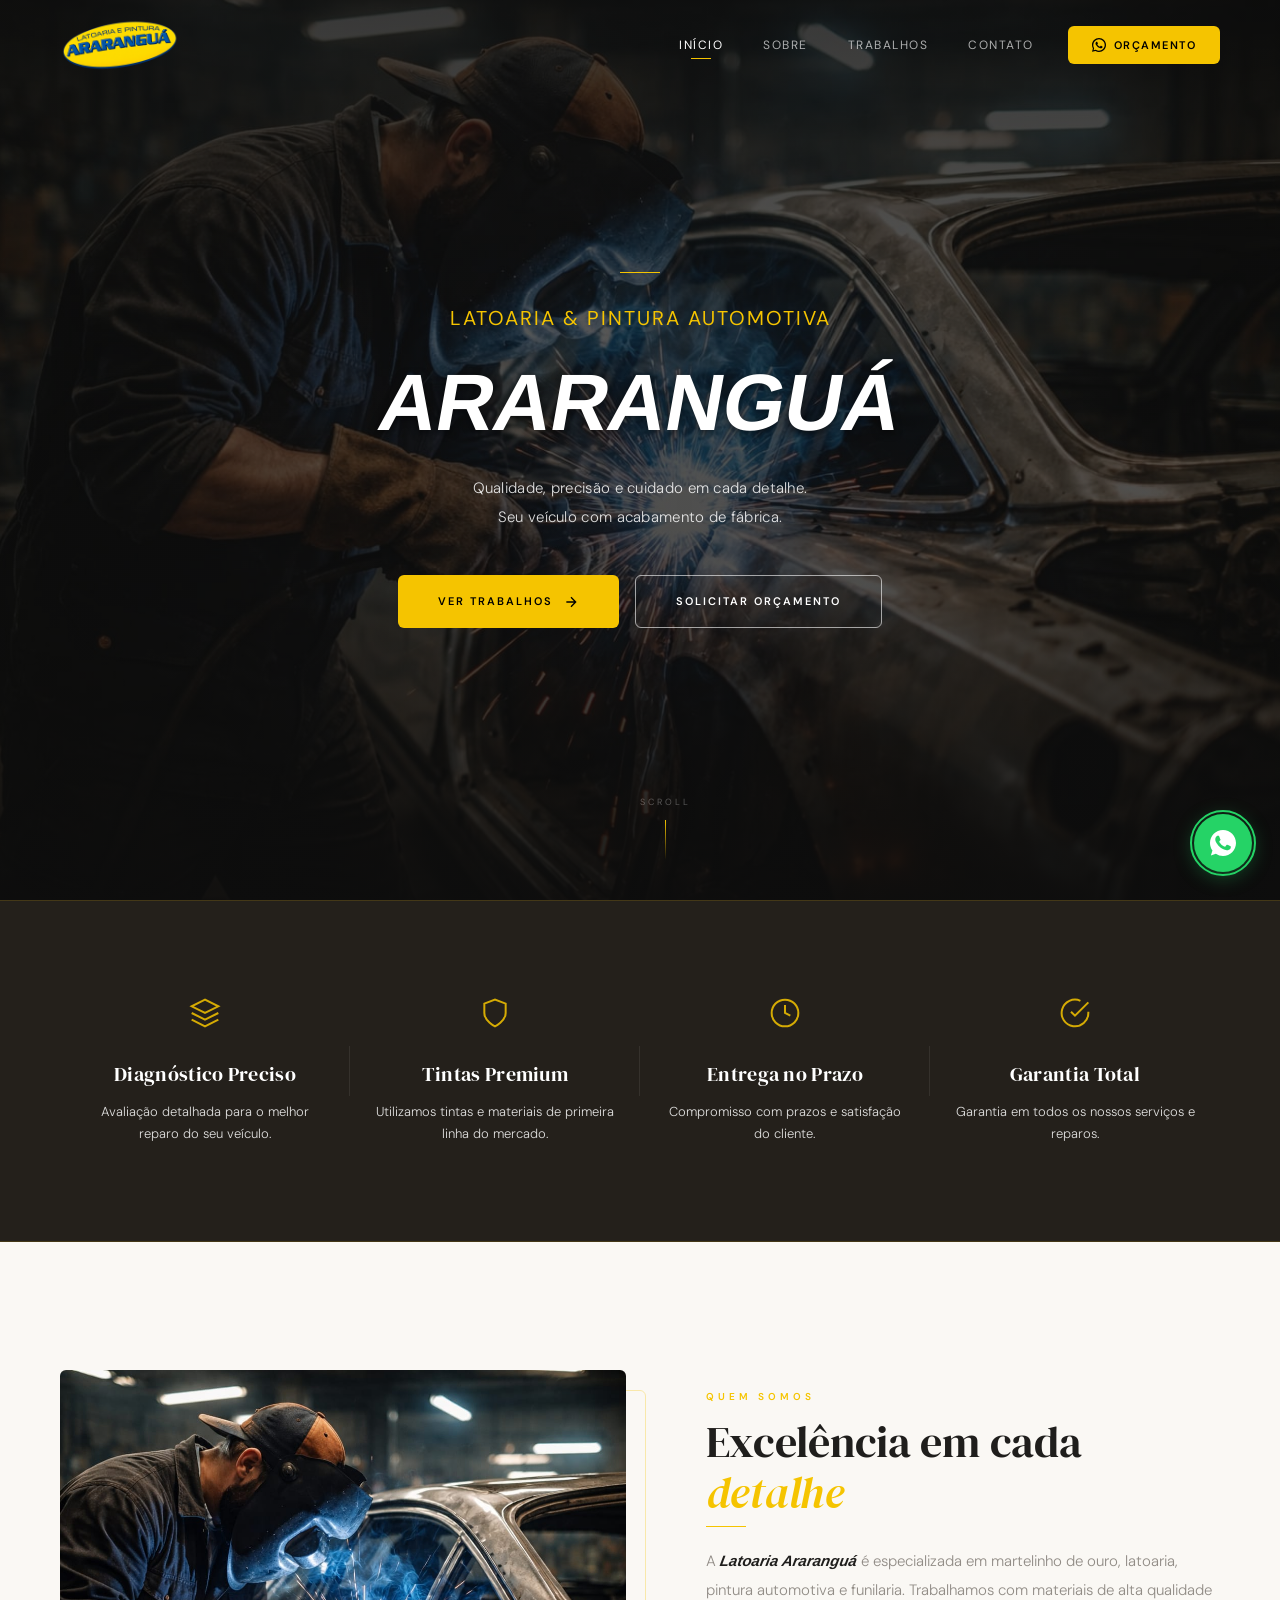
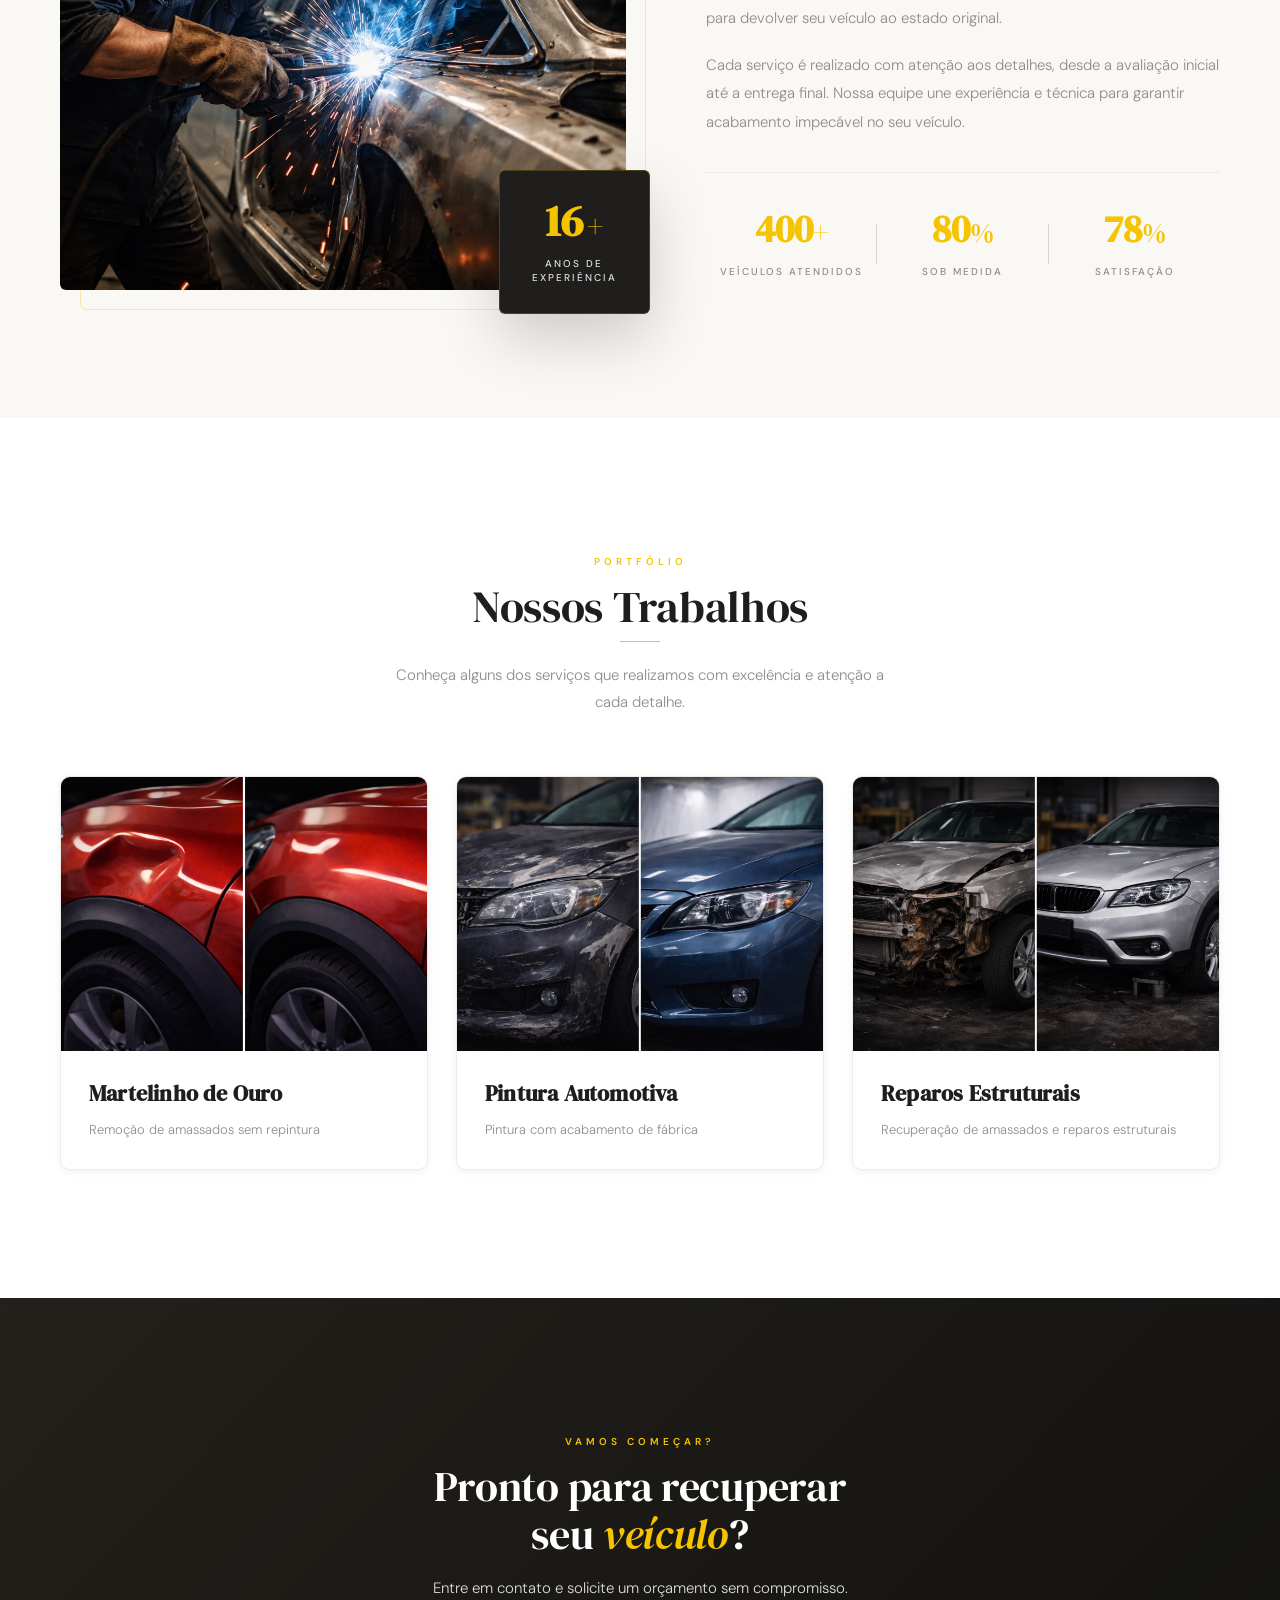
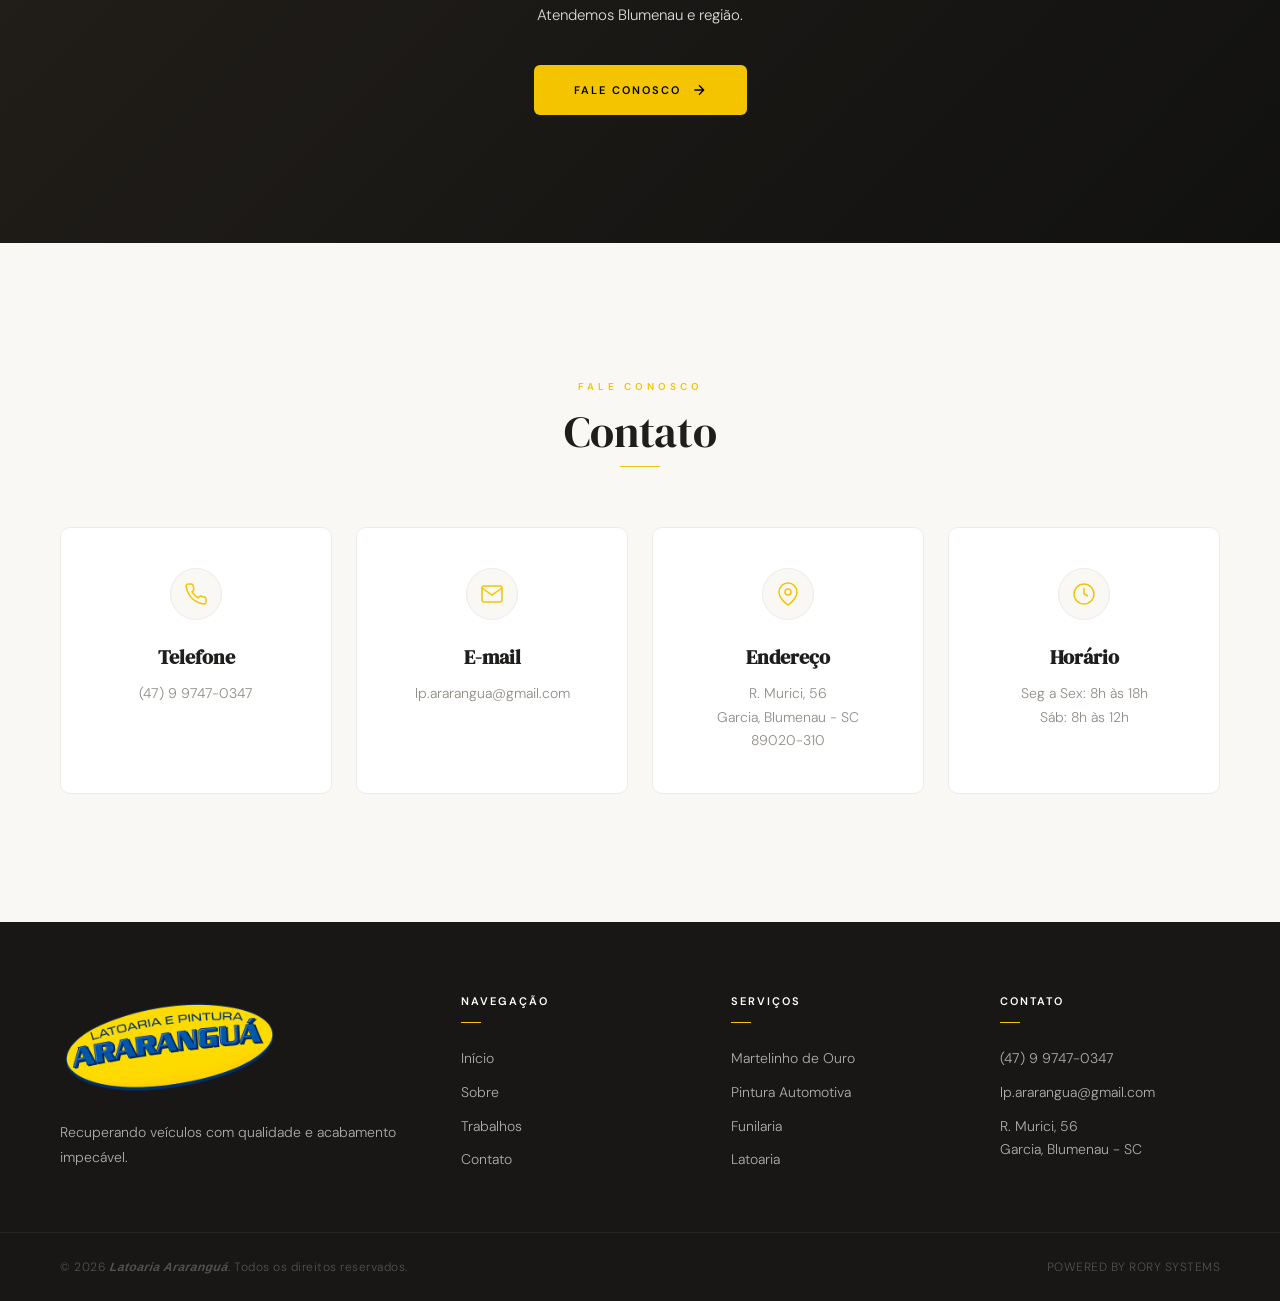
==== index.html @ 6c6af883 "Corrigir e-mail de contato para minúsculas sem acento" ====
<!DOCTYPE html>
<html lang="pt-BR">
<head>
  <meta charset="UTF-8">
  <meta name="viewport" content="width=device-width, initial-scale=1.0">
  <title>Latoaria Araranguá | Latoaria e Pintura Automotiva</title>
  <meta name="description" content="Latoaria Araranguá - Funilaria, pintura automotiva, martelinho de ouro e restauração veicular em Blumenau e região.">
  <link rel="preconnect" href="https://fonts.googleapis.com">
  <link rel="preconnect" href="https://fonts.gstatic.com" crossorigin>
  <link href="https://fonts.googleapis.com/css2?family=DM+Serif+Display:ital@0;1&family=DM+Sans:ital,opsz,wght@0,9..40,200..700;1,9..40,200..700&family=Pacifico&family=Cinzel:wght@400;600;700&display=swap" rel="stylesheet">
  <link rel="stylesheet" href="style.css">
</head>
<body>

  <!-- Header -->
  <header id="header">
    <div class="container header-inner">
      <a href="#inicio" class="logo-link">
        <img src="img/logo.png" alt="Latoaria Araranguá" class="logo">
      </a>
      <button class="menu-toggle" id="menuToggle" aria-label="Abrir menu">
        <span></span>
        <span></span>
        <span></span>
      </button>
      <nav id="nav">
        <a href="#inicio" class="nav-link">Início</a>
        <a href="#sobre" class="nav-link">Sobre</a>
        <a href="#trabalhos" class="nav-link">Trabalhos</a>
        <a href="#contato" class="nav-link">Contato</a>
        <a href="https://wa.me/554797470347" target="_blank" class="nav-cta">
          <span class="nav-cta-icon">
            <svg viewBox="0 0 24 24" width="14" height="14" fill="currentColor"><path d="M17.472 14.382c-.297-.149-1.758-.867-2.03-.967-.273-.099-.471-.148-.67.15-.197.297-.767.966-.94 1.164-.173.199-.347.223-.644.075-.297-.15-1.255-.463-2.39-1.475-.883-.788-1.48-1.761-1.653-2.059-.173-.297-.018-.458.13-.606.134-.133.298-.347.446-.52.149-.174.198-.298.298-.497.099-.198.05-.371-.025-.52-.075-.149-.669-1.612-.916-2.207-.242-.579-.487-.5-.669-.51-.173-.008-.371-.01-.57-.01-.198 0-.52.074-.792.372-.272.297-1.04 1.016-1.04 2.479 0 1.462 1.065 2.875 1.213 3.074.149.198 2.096 3.2 5.077 4.487.709.306 1.262.489 1.694.625.712.227 1.36.195 1.871.118.571-.085 1.758-.719 2.006-1.413.248-.694.248-1.289.173-1.413-.074-.124-.272-.198-.57-.347z"/><path d="M12 0C5.373 0 0 5.373 0 12c0 2.136.558 4.143 1.534 5.886L.058 23.65l5.9-1.547A11.93 11.93 0 0012 24c6.627 0 12-5.373 12-12S18.627 0 12 0zm0 21.82c-1.978 0-3.81-.563-5.365-1.535l-.385-.23-3.498.917.935-3.412-.252-.4A9.772 9.772 0 012.18 12 9.82 9.82 0 0112 2.18 9.82 9.82 0 0121.82 12 9.82 9.82 0 0112 21.82z"/></svg>
          </span>
          Orçamento
        </a>
      </nav>
      <div class="nav-backdrop" id="navBackdrop"></div>
    </div>
  </header>

  <!-- Hero -->
  <section id="inicio" class="hero">
    <img src="img/hero.png" alt="Latoaria de qualidade" class="hero-bg">
    <div class="hero-overlay"></div>
    <div class="hero-content">
      <div class="hero-texto">
        <div class="hero-line"></div>
        <p class="hero-subtitulo">Latoaria & Pintura Automotiva</p>
        <h1><span class="brand-marcenaria">ARARANGUÁ</span></h1>
        <p class="hero-descricao">Qualidade, precisão e cuidado em cada detalhe.<br>Seu veículo com acabamento de fábrica.</p>
        <div class="hero-botoes">
          <a href="#trabalhos" class="btn btn-primario">
            <span>Ver Trabalhos</span>
            <svg width="16" height="16" viewBox="0 0 24 24" fill="none" stroke="currentColor" stroke-width="2"><path d="M5 12h14M12 5l7 7-7 7"/></svg>
          </a>
          <a href="#contato" class="btn btn-secundario">Solicitar Orçamento</a>
        </div>
      </div>
    </div>
    <div class="hero-scroll">
      <span>Scroll</span>
      <div class="hero-scroll-line"></div>
    </div>
  </section>

  <!-- Diferenciais -->
  <section class="diferenciais">
    <div class="container">
      <div class="diff-grid">
        <div class="diff-item" data-anim>
          <div class="diff-icone">
            <svg width="32" height="32" viewBox="0 0 24 24" fill="none" stroke="currentColor" stroke-width="1.5"><path d="M12 2L2 7l10 5 10-5-10-5z"/><path d="M2 17l10 5 10-5"/><path d="M2 12l10 5 10-5"/></svg>
          </div>
          <h3>Diagnóstico Preciso</h3>
          <p>Avaliação detalhada para o melhor reparo do seu veículo.</p>
        </div>
        <div class="diff-item" data-anim>
          <div class="diff-icone">
            <svg width="32" height="32" viewBox="0 0 24 24" fill="none" stroke="currentColor" stroke-width="1.5"><path d="M12 22s8-4 8-10V5l-8-3-8 3v7c0 6 8 10 8 10z"/></svg>
          </div>
          <h3>Tintas Premium</h3>
          <p>Utilizamos tintas e materiais de primeira linha do mercado.</p>
        </div>
        <div class="diff-item" data-anim>
          <div class="diff-icone">
            <svg width="32" height="32" viewBox="0 0 24 24" fill="none" stroke="currentColor" stroke-width="1.5"><circle cx="12" cy="12" r="10"/><polyline points="12 6 12 12 16 14"/></svg>
          </div>
          <h3>Entrega no Prazo</h3>
          <p>Compromisso com prazos e satisfação do cliente.</p>
        </div>
        <div class="diff-item" data-anim>
          <div class="diff-icone">
            <svg width="32" height="32" viewBox="0 0 24 24" fill="none" stroke="currentColor" stroke-width="1.5"><path d="M22 11.08V12a10 10 0 11-5.93-9.14"/><polyline points="22 4 12 14.01 9 11.01"/></svg>
          </div>
          <h3>Garantia Total</h3>
          <p>Garantia em todos os nossos serviços e reparos.</p>
        </div>
      </div>
    </div>
  </section>

  <!-- Sobre -->
  <section id="sobre" class="sobre">
    <div class="container">
      <div class="sobre-grid">
        <div class="sobre-imagem" data-anim>
          <div class="sobre-img-wrapper">
            <img src="img/hero.png" alt="Nossa oficina">
          </div>
          <div class="sobre-img-frame"></div>
          <div class="sobre-badge">
            <span class="badge-numero" data-count="20">0</span>
            <span class="badge-mais">+</span>
            <span class="badge-texto">Anos de<br>Experiência</span>
          </div>
        </div>
        <div class="sobre-conteudo" data-anim>
          <span class="section-tag">Quem Somos</span>
          <h2>Excelência em cada<br><em>detalhe</em></h2>
          <div class="section-divider"></div>
          <p class="sobre-texto">A <strong><span class="brand-m7">Latoaria</span> <span class="brand-marcenaria">Araranguá</span></strong> é especializada em martelinho de ouro, latoaria, pintura automotiva e funilaria. Trabalhamos com materiais de alta qualidade para devolver seu veículo ao estado original.</p>
          <p class="sobre-texto">Cada serviço é realizado com atenção aos detalhes, desde a avaliação inicial até a entrega final. Nossa equipe une experiência e técnica para garantir acabamento impecável no seu veículo.</p>
          <div class="sobre-stats">
            <div class="stat">
              <span class="stat-numero" data-count="500">0</span><span class="stat-sufixo">+</span>
              <span class="stat-label">Veículos Atendidos</span>
            </div>
            <div class="stat-divider"></div>
            <div class="stat">
              <span class="stat-numero" data-count="100">0</span><span class="stat-sufixo">%</span>
              <span class="stat-label">Sob Medida</span>
            </div>
            <div class="stat-divider"></div>
            <div class="stat">
              <span class="stat-numero" data-count="98">0</span><span class="stat-sufixo">%</span>
              <span class="stat-label">Satisfação</span>
            </div>
          </div>
        </div>
      </div>
    </div>
  </section>

  <!-- Trabalhos -->
  <section id="trabalhos" class="trabalhos">
    <div class="container">
      <div class="section-header" data-anim>
        <span class="section-tag">Portfólio</span>
        <h2>Nossos Trabalhos</h2>
        <div class="section-divider center"></div>
        <p class="section-desc">Conheça alguns dos serviços que realizamos com excelência e atenção a cada detalhe.</p>
      </div>
      <div class="galeria">
        <div class="card" data-anim>
          <div class="card-img">
            <img src="img/trabalho1.jpg" alt="Martelinho de Ouro">
            <div class="card-overlay">
              <div class="card-overlay-content">
                <span class="card-category">Martelinho</span>
                <span class="card-overlay-btn">Ver Projeto</span>
              </div>
            </div>
          </div>
          <div class="card-info">
            <h3>Martelinho de Ouro</h3>
            <p>Remoção de amassados sem repintura</p>
          </div>
        </div>
        <div class="card" data-anim>
          <div class="card-img">
            <img src="img/trabalho2.jpg" alt="Pintura Automotiva">
            <div class="card-overlay">
              <div class="card-overlay-content">
                <span class="card-category">Pintura</span>
                <span class="card-overlay-btn">Ver Projeto</span>
              </div>
            </div>
          </div>
          <div class="card-info">
            <h3>Pintura Automotiva</h3>
            <p>Pintura com acabamento de fábrica</p>
          </div>
        </div>
        <div class="card" data-anim>
          <div class="card-img">
            <img src="img/trabalho3.jpg" alt="Latoaria e Pintura">
            <div class="card-overlay">
              <div class="card-overlay-content">
                <span class="card-category">Reparos</span>
                <span class="card-overlay-btn">Ver Projeto</span>
              </div>
            </div>
          </div>
          <div class="card-info">
            <h3>Reparos Estruturais</h3>
            <p>Recuperação de amassados e reparos estruturais</p>
          </div>
        </div>
      </div>
    </div>
  </section>

  <!-- CTA -->
  <section class="cta">
    <img src="img/hero.png" alt="" class="cta-bg">
    <div class="cta-overlay"></div>
    <div class="container cta-content">
      <span class="section-tag">Vamos Começar?</span>
      <h2>Pronto para recuperar<br>seu <em>veículo</em>?</h2>
      <p>Entre em contato e solicite um orçamento sem compromisso.<br>Atendemos Blumenau e região.</p>
      <a href="#contato" class="btn btn-primario">
        <span>Fale Conosco</span>
        <svg width="16" height="16" viewBox="0 0 24 24" fill="none" stroke="currentColor" stroke-width="2"><path d="M5 12h14M12 5l7 7-7 7"/></svg>
      </a>
    </div>
  </section>

  <!-- Contato -->
  <section id="contato" class="contato">
    <div class="container">
      <div class="section-header" data-anim>
        <span class="section-tag">Fale Conosco</span>
        <h2>Contato</h2>
        <div class="section-divider center"></div>
      </div>
      <div class="contato-grid">
        <a href="https://wa.me/554797470347" target="_blank" class="contato-item" data-anim>
          <div class="contato-icone">
            <svg width="24" height="24" viewBox="0 0 24 24" fill="none" stroke="currentColor" stroke-width="1.5"><path d="M22 16.92v3a2 2 0 01-2.18 2 19.79 19.79 0 01-8.63-3.07 19.5 19.5 0 01-6-6 19.79 19.79 0 01-3.07-8.67A2 2 0 014.11 2h3a2 2 0 012 1.72 12.84 12.84 0 00.7 2.81 2 2 0 01-.45 2.11L8.09 9.91a16 16 0 006 6l1.27-1.27a2 2 0 012.11-.45 12.84 12.84 0 002.81.7A2 2 0 0122 16.92z"/></svg>
          </div>
          <h3>Telefone</h3>
          <p>(47) 9 9747-0347</p>
        </a>
        <a href="mailto:lp.ararangua@gmail.com" class="contato-item" data-anim>
          <div class="contato-icone">
            <svg width="24" height="24" viewBox="0 0 24 24" fill="none" stroke="currentColor" stroke-width="1.5"><path d="M4 4h16c1.1 0 2 .9 2 2v12c0 1.1-.9 2-2 2H4c-1.1 0-2-.9-2-2V6c0-1.1.9-2 2-2z"/><polyline points="22,6 12,13 2,6"/></svg>
          </div>
          <h3>E-mail</h3>
          <p>lp.ararangua@gmail.com</p>
        </a>
        <a href="https://maps.app.goo.gl/hZErSp3h5GneYSse8" target="_blank" class="contato-item" data-anim>
          <div class="contato-icone">
            <svg width="24" height="24" viewBox="0 0 24 24" fill="none" stroke="currentColor" stroke-width="1.5"><path d="M21 10c0 7-9 13-9 13s-9-6-9-13a9 9 0 0118 0z"/><circle cx="12" cy="10" r="3"/></svg>
          </div>
          <h3>Endereço</h3>
          <p>R. Murici, 56<br>Garcia, Blumenau - SC<br>89020-310</p>
        </a>
        <div class="contato-item" data-anim>
          <div class="contato-icone">
            <svg width="24" height="24" viewBox="0 0 24 24" fill="none" stroke="currentColor" stroke-width="1.5"><circle cx="12" cy="12" r="10"/><polyline points="12 6 12 12 16 14"/></svg>
          </div>
          <h3>Horário</h3>
          <p>Seg a Sex: 8h às 18h<br>Sáb: 8h às 12h</p>
        </div>
      </div>
    </div>
  </section>

  <!-- Footer -->
  <footer>
    <div class="footer-top">
      <div class="container">
        <div class="footer-grid">
          <div class="footer-col footer-about">
            <div class="footer-logo-wrap">
              <a href="#inicio">
                <img src="img/logo.png" alt="Latoaria Araranguá" class="footer-logo-img">
              </a>
            </div>
            <p class="footer-desc">Recuperando veículos com qualidade e acabamento impecável.</p>
          </div>
          <div class="footer-col">
            <h4>Navegação</h4>
            <a href="#inicio">Início</a>
            <a href="#sobre">Sobre</a>
            <a href="#trabalhos">Trabalhos</a>
            <a href="#contato">Contato</a>
          </div>
          <div class="footer-col">
            <h4>Serviços</h4>
            <a href="#trabalhos">Martelinho de Ouro</a>
            <a href="#trabalhos">Pintura Automotiva</a>
            <a href="#trabalhos">Funilaria</a>
            <a href="#trabalhos">Latoaria</a>
          </div>
          <div class="footer-col">
            <h4>Contato</h4>
            <a href="https://wa.me/554797470347" target="_blank">(47) 9 9747-0347</a>
            <a href="mailto:lp.ararangua@gmail.com">lp.ararangua@gmail.com</a>
            <a href="https://maps.app.goo.gl/hZErSp3h5GneYSse8" target="_blank">R. Murici, 56<br>Garcia, Blumenau - SC</a>
          </div>
        </div>
      </div>
    </div>
    <div class="footer-bottom">
      <div class="container footer-bottom-inner">
        <p>&copy; 2026 <span class="brand-m7">Latoaria</span> <span class="brand-marcenaria">Araranguá</span>. Todos os direitos reservados.</p>
        <p class="footer-credits">Powered by Rory Systems</p>
      </div>
    </div>
  </footer>

  <!-- WhatsApp Flutuante -->
  <a href="https://wa.me/554797470347" target="_blank" class="whatsapp-float" aria-label="Fale pelo WhatsApp">
    <div class="whatsapp-pulse"></div>
    <svg viewBox="0 0 32 32" width="26" height="26" fill="#fff">
      <path d="M16.004 0h-.008C7.174 0 0 7.176 0 16.004c0 3.5 1.128 6.744 3.046 9.378L1.054 31.29l6.118-1.958A15.93 15.93 0 0016.004 32C24.826 32 32 24.826 32 16.004S24.826 0 16.004 0zm9.316 22.594c-.39 1.1-1.932 2.014-3.17 2.28-.846.18-1.95.324-5.67-1.218-4.762-1.972-7.826-6.81-8.064-7.124-.23-.314-1.932-2.572-1.932-4.904s1.224-3.476 1.658-3.952c.434-.476.948-.596 1.264-.596.314 0 .63.002.904.016.29.016.68-.11 1.064.812.39.948 1.328 3.238 1.444 3.472.116.234.194.506.038.82-.156.314-.234.508-.468.782-.234.274-.492.612-.702.822-.234.234-.478.488-.206.96s1.214 2.004 2.606 3.248c1.79 1.598 3.298 2.094 3.77 2.328.47.234.746.196 1.02-.118.274-.314 1.178-1.374 1.492-1.846.314-.476.63-.39 1.064-.234.434.156 2.762 1.302 3.234 1.538.476.234.79.352.906.548.116.196.116 1.138-.274 2.236z"/>
    </svg>
    <span class="whatsapp-tooltip">Fale conosco!</span>
  </a>

  <script src="script.js"></script>
</body>
</html>
---- style.css ----
/* ========================================
   Latoaria Ararangua - Premium Design System
   ======================================== */

:root {
  /* Palette */
  --black: #111110;
  --black-soft: #181716;
  --dark: #1f1e1c;
  --dark-warm: #24201b;
  --madeira: #3a2a1e;
  --madeira-light: #4d3828;
  --gold: #d4a017;
  --gold-light: #e0b83a;
  --gold-pale: #ecd57a;
  --cream: #faf8f4;
  --cream-dark: #f2efe8;
  --gray-100: #f8f7f5;
  --gray-200: #edebe7;
  --gray-300: #d8d5cf;
  --gray-500: #918c86;
  --gray-700: #504c48;
  --white: #ffffff;

  /* Typography */
  --font-display: 'DM Serif Display', Georgia, serif;
  --font-body: 'DM Sans', system-ui, sans-serif;

  /* Spacing */
  --section-py: clamp(80px, 10vw, 130px);
  --container-px: clamp(20px, 4vw, 40px);

  /* Effects */
  --shadow-sm: 0 2px 8px rgba(0, 0, 0, 0.06);
  --shadow-md: 0 8px 30px rgba(0, 0, 0, 0.08);
  --shadow-lg: 0 16px 50px rgba(0, 0, 0, 0.12);
  --shadow-xl: 0 24px 60px rgba(0, 0, 0, 0.18);
  --ease: cubic-bezier(0.25, 0.46, 0.45, 0.94);
  --ease-out: cubic-bezier(0.16, 1, 0.3, 1);
  --radius: 6px;
}

/* ========================================
   RESET & BASE
   ======================================== */

*,
*::before,
*::after {
  margin: 0;
  padding: 0;
  box-sizing: border-box;
}

html {
  scroll-behavior: smooth;
  scroll-padding-top: 90px;
}

body {
  font-family: var(--font-body);
  color: var(--gray-700);
  font-weight: 300;
  line-height: 1.7;
  background: var(--white);
  -webkit-font-smoothing: antialiased;
  -moz-osx-font-smoothing: grayscale;
  overflow-x: hidden;
}

img {
  max-width: 100%;
  display: block;
}

strong {
  font-weight: 600;
  color: var(--dark);
}

em {
  font-family: var(--font-display);
  font-style: italic;
  color: #F5C400;
}

::selection {
  background: #F5C400;
  color: var(--white);
}

.container {
  max-width: 1240px;
  margin: 0 auto;
  padding: 0 var(--container-px);
}

/* ========================================
   HEADER
   ======================================== */

header {
  position: fixed;
  top: 0;
  left: 0;
  width: 100%;
  z-index: 1000;
  background: transparent;
  transition: background 0.4s var(--ease), box-shadow 0.4s var(--ease), padding 0.4s var(--ease);
}

header.scrolled {
  background: rgba(13, 13, 13, 0.96);
  backdrop-filter: blur(20px);
  -webkit-backdrop-filter: blur(20px);
  box-shadow: 0 1px 0 rgba(255, 255, 255, 0.05);
}

.header-inner {
  display: flex;
  align-items: center;
  justify-content: space-between;
  height: 90px;
  transition: height 0.4s var(--ease);
}

header.scrolled .header-inner {
  height: 72px;
}

.logo-link {
  display: flex;
  align-items: center;
  text-decoration: none;
  position: relative;
  z-index: 1001;
  flex-shrink: 0;
}

.logo {
  height: 60px;
  max-width: 200px;
  width: auto;
  object-fit: contain;
  transition: height 0.4s var(--ease);
}

header.scrolled .logo {
  height: 48px;
}

/* Nav */
nav {
  display: flex;
  align-items: center;
  gap: 4px;
}

.nav-link {
  color: rgba(255, 255, 255, 0.65);
  text-decoration: none;
  font-size: 12px;
  font-weight: 400;
  letter-spacing: 1.5px;
  text-transform: uppercase;
  padding: 10px 18px;
  border-radius: var(--radius);
  transition: color 0.3s var(--ease);
  position: relative;
}

.nav-link::after {
  content: '';
  position: absolute;
  bottom: 6px;
  left: 50%;
  transform: translateX(-50%);
  width: 0;
  height: 1px;
  background: #F5C400;
  transition: width 0.3s var(--ease);
}

.nav-link:hover {
  color: var(--white);
}

.nav-link:hover::after,
.nav-link.active::after {
  width: 20px;
}

.nav-link.active {
  color: var(--white);
}

.nav-cta {
  display: inline-flex;
  align-items: center;
  gap: 8px;
  color: #000;
  background: #F5C400;
  text-decoration: none;
  font-size: 11px;
  font-weight: 600;
  letter-spacing: 1.5px;
  text-transform: uppercase;
  padding: 10px 24px;
  border-radius: var(--radius);
  margin-left: 12px;
  transition: all 0.3s var(--ease);
}

.nav-cta:hover {
  background: #ffd84d;
  transform: translateY(-1px);
}

.nav-cta-icon {
  display: flex;
}

/* Nav Backdrop (mobile) */
.nav-backdrop {
  display: none;
}

/* Menu Hamburger */
.menu-toggle {
  display: none;
  flex-direction: column;
  gap: 6px;
  background: none;
  border: none;
  cursor: pointer;
  padding: 10px;
  z-index: 1002;
}

.menu-toggle span {
  display: block;
  width: 22px;
  height: 1.5px;
  background: var(--white);
  transition: all 0.35s var(--ease-out);
  transform-origin: center;
}

.menu-toggle.active span:nth-child(1) {
  transform: rotate(45deg) translate(5px, 5.5px);
}

.menu-toggle.active span:nth-child(2) {
  opacity: 0;
  transform: scaleX(0);
}

.menu-toggle.active span:nth-child(3) {
  transform: rotate(-45deg) translate(5px, -5.5px);
}

/* ========================================
   BRAND FONTS
   ======================================== */

.brand-m7,
.brand-marcenaria {
  font-family: 'Arial Black', Helvetica, sans-serif;
  font-style: italic;
  font-weight: 900;
  display: inline-block;
  transform: skewX(-10deg);
}

/* ========================================
   BUTTONS
   ======================================== */

.btn {
  display: inline-flex;
  align-items: center;
  gap: 10px;
  padding: 16px 40px;
  font-family: var(--font-body);
  font-size: 11px;
  font-weight: 600;
  letter-spacing: 2px;
  text-transform: uppercase;
  text-decoration: none;
  border: none;
  border-radius: var(--radius);
  cursor: pointer;
  transition: all 0.4s var(--ease);
  position: relative;
  overflow: hidden;
}

.btn-primario {
  background: #F5C400;
  color: #000;
}

.btn-primario::before {
  content: '';
  position: absolute;
  inset: 0;
  background: linear-gradient(135deg, rgba(255,255,255,0.15) 0%, transparent 50%);
  opacity: 0;
  transition: opacity 0.3s;
}

.btn-primario:hover {
  background: #ffd84d;
  transform: translateY(-3px);
  box-shadow: 0 12px 30px rgba(245, 196, 0, 0.35);
}

.btn-primario:hover::before {
  opacity: 1;
}

.btn-secundario {
  background: transparent;
  color: white;
  border: 1px solid rgba(255, 255, 255, 0.6);
}

.btn-secundario:hover {
  background: rgba(255, 255, 255, 0.1);
  color: white;
  transform: translateY(-3px);
  box-shadow: 0 12px 30px rgba(255, 255, 255, 0.1);
}

/* ========================================
   HERO
   ======================================== */

.hero {
  position: relative;
  height: 100vh;
  min-height: 700px;
  overflow: hidden;
  background: var(--black);
}

.hero-bg {
  position: absolute;
  inset: 0;
  width: 100%;
  height: 100%;
  object-fit: cover;
  opacity: 0.35;
  transform: scale(1.05);
  animation: heroZoom 20s ease-in-out infinite alternate;
}

@keyframes heroZoom {
  0%   { transform: scale(1.05); }
  100% { transform: scale(1.12); }
}

.hero-overlay {
  position: absolute;
  inset: 0;
  background:
    linear-gradient(180deg,
      rgba(13, 13, 13, 0.5) 0%,
      rgba(13, 13, 13, 0.15) 35%,
      rgba(13, 13, 13, 0.25) 65%,
      rgba(13, 13, 13, 0.85) 100%
    );
}

.hero-content {
  position: relative;
  height: 100%;
  display: flex;
  align-items: center;
  justify-content: center;
}

.hero-texto {
  text-align: center;
  color: var(--white);
  width: 90%;
  max-width: 800px;
}

.hero-line {
  width: 40px;
  height: 1px;
  background: #F5C400;
  margin: 0 auto 28px;
}

.hero-subtitulo {
  font-family: var(--font-body);
  font-size: 20px;
  font-weight: 400;
  letter-spacing: 2px;
  text-transform: uppercase;
  color: #F5C400;
  margin-bottom: 24px;
}

.hero-texto h1 {
  font-family: var(--font-display);
  font-size: clamp(42px, 7vw, 80px);
  font-weight: 400;
  line-height: 1.08;
  margin-bottom: 28px;
  letter-spacing: -0.5px;
  color: var(--white);
}

.hero-texto h1 .brand-marcenaria {
  color: #ffffff;
  font-style: normal;
  font-weight: 800;
  text-shadow: 0 2px 8px rgba(0,0,0,0.6);
}

.hero-texto h1 em {
  color: var(--gold-light);
}

.hero-descricao {
  font-size: 15px;
  font-weight: 300;
  color: rgba(255, 255, 255, 0.85);
  line-height: 1.9;
  margin-bottom: 44px;
  letter-spacing: 0.3px;
}

.hero-botoes {
  display: flex;
  gap: 16px;
  justify-content: center;
  flex-wrap: wrap;
}

/* Scroll indicator */
.hero-scroll {
  position: absolute;
  bottom: 40px;
  left: 50%;
  transform: translateX(-50%);
  display: flex;
  flex-direction: column;
  align-items: center;
  gap: 10px;
  color: rgba(255, 255, 255, 0.3);
}

.hero-scroll span {
  font-size: 9px;
  letter-spacing: 3px;
  text-transform: uppercase;
  font-weight: 400;
}

.hero-scroll-line {
  width: 1px;
  height: 40px;
  background: linear-gradient(180deg, #F5C400, transparent);
  animation: scrollPulse 2s ease-in-out infinite;
}

@keyframes scrollPulse {
  0%, 100% { opacity: 1; transform: scaleY(1); }
  50% { opacity: 0.3; transform: scaleY(0.6); }
}

/* ========================================
   SECTION UTILITIES
   ======================================== */

.section-tag {
  display: inline-block;
  font-family: var(--font-body);
  font-size: 10px;
  font-weight: 600;
  letter-spacing: 4px;
  text-transform: uppercase;
  color: #F5C400;
  margin-bottom: 12px;
}

.section-divider {
  width: 40px;
  height: 1px;
  background: #F5C400;
  margin-top: 4px;
  margin-bottom: 20px;
}

.section-divider.center {
  margin-left: auto;
  margin-right: auto;
}

.section-header {
  text-align: center;
  margin-bottom: 60px;
}

.section-desc {
  color: var(--gray-500);
  font-size: 15px;
  font-weight: 300;
  margin-top: 12px;
  max-width: 520px;
  margin-left: auto;
  margin-right: auto;
  line-height: 1.8;
}

section h2 {
  font-family: var(--font-display);
  font-size: clamp(30px, 4vw, 44px);
  font-weight: 400;
  color: var(--dark);
  margin-bottom: 8px;
  line-height: 1.15;
  letter-spacing: -0.3px;
}

/* ========================================
   DIFERENCIAIS
   ======================================== */

.diferenciais {
  padding: 60px 0;
  background: var(--dark-warm);
  border-top: 1px solid rgba(245, 196, 0, 0.15);
  border-bottom: 1px solid rgba(245, 196, 0, 0.15);
}

.diff-grid {
  display: grid;
  grid-template-columns: repeat(4, 1fr);
  gap: 0;
}

.diff-item {
  text-align: center;
  padding: 36px 24px;
  position: relative;
}

.diff-item:not(:last-child)::after {
  content: '';
  position: absolute;
  right: 0;
  top: 50%;
  transform: translateY(-50%);
  width: 1px;
  height: 50px;
  background: rgba(255, 255, 255, 0.08);
}

.diff-icone {
  color: #F5C400;
  margin-bottom: 20px;
  opacity: 0.85;
}

.diff-icone svg {
  stroke: #F5C400;
}

.diff-item h3 {
  font-family: var(--font-display);
  font-size: 20px;
  font-weight: 400;
  color: var(--white);
  margin-bottom: 10px;
  letter-spacing: 0.3px;
}

.diff-item p {
  font-size: 13px;
  font-weight: 300;
  color: rgba(255, 255, 255, 0.85);
  line-height: 1.7;
}

/* ========================================
   SOBRE
   ======================================== */

.sobre {
  padding: var(--section-py) 0;
  background: var(--cream);
}

.sobre-grid {
  display: grid;
  grid-template-columns: 1.1fr 1fr;
  gap: 80px;
  align-items: center;
}

.sobre-imagem {
  position: relative;
}

.sobre-img-wrapper {
  position: relative;
  overflow: hidden;
  border-radius: var(--radius);
}

.sobre-img-wrapper img {
  width: 100%;
  height: 520px;
  object-fit: cover;
  transition: transform 0.7s var(--ease);
}

.sobre-imagem:hover .sobre-img-wrapper img {
  transform: scale(1.03);
}

.sobre-img-frame {
  position: absolute;
  top: 20px;
  left: 20px;
  right: -20px;
  bottom: -20px;
  border: 1px solid #F5C400;
  border-radius: var(--radius);
  opacity: 0.3;
  z-index: -1;
}

.sobre-badge {
  position: absolute;
  bottom: -24px;
  right: -24px;
  background: var(--dark);
  color: var(--white);
  padding: 28px 32px;
  border-radius: var(--radius);
  text-align: center;
  box-shadow: var(--shadow-xl);
  border: 1px solid rgba(245, 196, 0, 0.2);
}

.badge-numero {
  font-family: var(--font-display);
  font-size: 44px;
  font-weight: 700;
  line-height: 1;
  color: #F5C400;
}

.badge-mais {
  font-family: var(--font-display);
  font-size: 30px;
  font-weight: 400;
  color: #F5C400;
}

.badge-texto {
  display: block;
  font-size: 10px;
  font-weight: 500;
  text-transform: uppercase;
  letter-spacing: 2px;
  line-height: 1.4;
  margin-top: 6px;
  color: rgba(255, 255, 255, 0.85);
}

/* Sobre Content */
.sobre-conteudo h2 {
  color: var(--dark);
}

.sobre-conteudo h2 em {
  color: #F5C400;
}

.sobre-texto {
  font-size: 15px;
  color: var(--gray-500);
  margin-bottom: 18px;
  line-height: 1.9;
  font-weight: 300;
}

.sobre-stats {
  display: flex;
  gap: 0;
  margin-top: 36px;
  padding-top: 36px;
  border-top: 1px solid var(--gray-200);
  align-items: center;
}

.stat {
  flex: 1;
  text-align: center;
}

.stat-divider {
  width: 1px;
  height: 40px;
  background: var(--gray-300);
}

.stat-numero {
  display: inline;
  font-family: var(--font-display);
  font-size: 38px;
  font-weight: 700;
  color: #F5C400;
  line-height: 1;
}

.stat-sufixo {
  font-family: var(--font-display);
  font-size: 28px;
  font-weight: 400;
  color: #F5C400;
}

.stat-label {
  display: block;
  font-size: 10px;
  font-weight: 500;
  text-transform: uppercase;
  letter-spacing: 2px;
  color: var(--gray-500);
  margin-top: 6px;
}

/* ========================================
   TRABALHOS / GALERIA
   ======================================== */

.trabalhos {
  padding: var(--section-py) 0;
  background: var(--white);
}

.galeria {
  display: grid;
  grid-template-columns: repeat(3, 1fr);
  gap: 28px;
}

.card {
  background: var(--white);
  border-radius: 10px;
  overflow: hidden;
  box-shadow: var(--shadow-sm);
  transition: all 0.5s var(--ease);
  border: 1px solid var(--gray-200);
}

.card:hover {
  transform: translateY(-10px);
  box-shadow: var(--shadow-xl);
  border-color: transparent;
}

.card-img {
  position: relative;
  overflow: hidden;
  aspect-ratio: 4 / 3;
}

.card-img img {
  width: 100%;
  height: 100%;
  object-fit: cover;
  transition: transform 0.7s var(--ease);
}

.card:hover .card-img img {
  transform: scale(1.08);
}

.card-overlay {
  position: absolute;
  inset: 0;
  background: linear-gradient(
    180deg,
    transparent 30%,
    rgba(13, 13, 13, 0.85) 100%
  );
  display: flex;
  align-items: flex-end;
  justify-content: center;
  padding: 32px;
  opacity: 0;
  transition: opacity 0.4s var(--ease);
}

.card:hover .card-overlay {
  opacity: 1;
}

.card-overlay-content {
  display: flex;
  flex-direction: column;
  align-items: center;
  gap: 14px;
  transform: translateY(15px);
  transition: transform 0.4s var(--ease);
}

.card:hover .card-overlay-content {
  transform: translateY(0);
}

.card-category {
  font-size: 10px;
  font-weight: 500;
  letter-spacing: 3px;
  text-transform: uppercase;
  color: #F5C400;
}

.card-overlay-btn {
  color: var(--white);
  font-size: 11px;
  font-weight: 500;
  letter-spacing: 2px;
  text-transform: uppercase;
  padding: 10px 28px;
  border: 1px solid rgba(245, 196, 0, 0.5);
  border-radius: var(--radius);
  transition: all 0.3s var(--ease);
}

.card-overlay-btn:hover {
  background: #F5C400;
  color: #000;
  border-color: #F5C400;
}

.card-info {
  padding: 24px 28px 28px;
}

.card-info h3 {
  font-family: var(--font-display);
  font-size: 22px;
  font-weight: 600;
  color: var(--dark);
  margin-bottom: 6px;
  letter-spacing: 0.2px;
}

.card-info p {
  font-size: 13px;
  color: var(--gray-500);
  font-weight: 300;
}

/* ========================================
   CTA
   ======================================== */

.cta {
  position: relative;
  padding: var(--section-py) 0;
  overflow: hidden;
}

.cta-bg {
  position: absolute;
  inset: 0;
  width: 100%;
  height: 100%;
  object-fit: cover;
  opacity: 0.2;
}

.cta-overlay {
  position: absolute;
  inset: 0;
  background: linear-gradient(135deg, var(--dark-warm) 0%, var(--black) 100%);
}

.cta-content {
  position: relative;
  text-align: center;
}

.cta h2 {
  font-family: var(--font-display);
  color: var(--white);
  font-size: clamp(28px, 4vw, 42px);
  font-weight: 400;
  margin-bottom: 16px;
}

.cta h2 em {
  color: #F5C400;
}

.cta p {
  color: rgba(255, 255, 255, 0.85);
  font-size: 15px;
  font-weight: 300;
  margin-bottom: 36px;
  line-height: 1.8;
}

.cta .section-tag {
  color: #F5C400;
}

/* ========================================
   CONTATO
   ======================================== */

.contato {
  padding: var(--section-py) 0;
  background: var(--cream);
}

.contato h2 {
  color: var(--dark);
}

.contato-grid {
  display: grid;
  grid-template-columns: repeat(4, 1fr);
  gap: 24px;
}

a.contato-item {
  text-decoration: none;
  color: inherit;
  cursor: pointer;
}

.contato-item {
  display: block;
  background: var(--white);
  padding: 40px 28px;
  border-radius: 10px;
  text-align: center;
  border: 1px solid var(--gray-200);
  transition: all 0.4s var(--ease);
}

.contato-item:hover {
  transform: translateY(-6px);
  box-shadow: var(--shadow-lg);
  border-color: #F5C400;
}

.contato-icone {
  width: 52px;
  height: 52px;
  margin: 0 auto 20px;
  display: flex;
  align-items: center;
  justify-content: center;
  background: var(--cream);
  border-radius: 50%;
  border: 1px solid var(--gray-200);
  transition: all 0.3s var(--ease);
}

.contato-item:hover .contato-icone {
  background: #F5C400;
  border-color: #F5C400;
}

.contato-icone svg {
  stroke: #F5C400;
  transition: stroke 0.3s var(--ease);
}

.contato-item:hover .contato-icone svg {
  stroke: var(--white);
}

.contato-item h3 {
  font-family: var(--font-display);
  font-size: 20px;
  font-weight: 600;
  color: var(--dark);
  margin-bottom: 8px;
}

.contato-item p {
  font-size: 14px;
  color: var(--gray-500);
  font-weight: 300;
  line-height: 1.7;
}

/* ========================================
   FOOTER
   ======================================== */

footer {
  background: var(--black-soft);
  color: rgba(255, 255, 255, 0.5);
}

.footer-top {
  padding: 70px 0 50px;
}

.footer-grid {
  display: grid;
  grid-template-columns: 1.6fr 1fr 1fr 1fr;
  gap: 50px;
}

.footer-logo-wrap {
  margin-bottom: 18px;
}

.footer-logo-img {
  height: 110px;
  max-width: 360px;
  width: auto;
  object-fit: contain;
}

.footer-desc {
  font-size: 14px;
  line-height: 1.8;
  color: rgba(255, 255, 255, 0.65);
  font-weight: 300;
  margin-bottom: 24px;
}

/* Social */
.footer-social {
  display: flex;
  gap: 10px;
}

.social-icon {
  width: 40px;
  height: 40px;
  border-radius: 50%;
  border: 1px solid rgba(255, 255, 255, 0.1);
  text-decoration: none;
  transition: all 0.3s var(--ease);
  position: relative;
}

.social-icon-inner {
  position: absolute;
  top: 0;
  left: 0;
  width: 100%;
  height: 100%;
  display: flex;
  align-items: center;
  justify-content: center;
}

.social-icon-inner svg {
  display: block;
  color: rgba(255, 255, 255, 0.4);
  transition: color 0.3s var(--ease);
}

.social-icon:hover {
  border-color: #F5C400;
  background: #F5C400;
}

.social-icon:hover .social-icon-inner svg {
  color: var(--dark);
}

/* Footer columns */
.footer-col h4 {
  font-family: var(--font-body);
  font-size: 11px;
  font-weight: 600;
  color: var(--white);
  letter-spacing: 2px;
  text-transform: uppercase;
  margin-bottom: 24px;
  position: relative;
  padding-bottom: 12px;
}

.footer-col h4::after {
  content: '';
  position: absolute;
  bottom: 0;
  left: 0;
  width: 20px;
  height: 1px;
  background: #F5C400;
}

.footer-col a {
  display: block;
  color: rgba(255, 255, 255, 0.65);
  text-decoration: none;
  font-size: 14px;
  font-weight: 300;
  margin-bottom: 10px;
  transition: all 0.3s var(--ease);
  padding-left: 0;
}

.footer-col a:hover {
  color: #F5C400;
  padding-left: 6px;
}

.footer-col p {
  font-size: 14px;
  margin-bottom: 8px;
  color: rgba(255, 255, 255, 0.65);
  font-weight: 300;
}

/* Footer bottom */
.footer-bottom {
  border-top: 1px solid rgba(255, 255, 255, 0.06);
  padding: 24px 0;
}

.footer-bottom-inner {
  display: flex;
  align-items: center;
  justify-content: space-between;
}

.footer-bottom p {
  font-size: 12px;
  color: rgba(255, 255, 255, 0.25);
  font-weight: 300;
  letter-spacing: 0.5px;
}

.footer-credits {
  font-size: 11px;
  letter-spacing: 2px;
  text-transform: uppercase;
}

/* ========================================
   WHATSAPP FLUTUANTE
   ======================================== */

.whatsapp-float {
  position: fixed;
  bottom: 28px;
  right: 28px;
  width: 58px;
  height: 58px;
  background: #25d366;
  border-radius: 50%;
  display: flex;
  align-items: center;
  justify-content: center;
  text-decoration: none;
  box-shadow: 0 4px 20px rgba(37, 211, 102, 0.35);
  transition: all 0.3s var(--ease);
  z-index: 999;
}

.whatsapp-float:hover {
  transform: scale(1.08) translateY(-2px);
  box-shadow: 0 8px 30px rgba(37, 211, 102, 0.45);
}

.whatsapp-pulse {
  position: absolute;
  inset: -4px;
  border-radius: 50%;
  border: 2px solid #25d366;
  animation: waPulse 2.5s ease-out infinite;
}

@keyframes waPulse {
  0%   { transform: scale(1); opacity: 0.6; }
  100% { transform: scale(1.5); opacity: 0; }
}

.whatsapp-tooltip {
  position: absolute;
  right: 70px;
  background: var(--dark);
  color: var(--white);
  font-size: 12px;
  font-weight: 500;
  padding: 8px 16px;
  border-radius: var(--radius);
  white-space: nowrap;
  opacity: 0;
  transform: translateX(8px);
  transition: all 0.3s var(--ease);
  pointer-events: none;
}

.whatsapp-tooltip::after {
  content: '';
  position: absolute;
  right: -5px;
  top: 50%;
  transform: translateY(-50%);
  border: 5px solid transparent;
  border-left-color: var(--dark);
  border-right: none;
}

.whatsapp-float:hover .whatsapp-tooltip {
  opacity: 1;
  transform: translateX(0);
}

/* ========================================
   ANIMATIONS
   ======================================== */

[data-anim] {
  opacity: 0;
  transform: translateY(40px);
  transition: opacity 0.8s var(--ease), transform 0.8s var(--ease);
}

[data-anim].visible {
  opacity: 1;
  transform: translateY(0);
}

/* Staggered delays for grids */
.diff-item[data-anim]:nth-child(2) { transition-delay: 0.1s; }
.diff-item[data-anim]:nth-child(3) { transition-delay: 0.2s; }
.diff-item[data-anim]:nth-child(4) { transition-delay: 0.3s; }

.card[data-anim]:nth-child(2) { transition-delay: 0.15s; }
.card[data-anim]:nth-child(3) { transition-delay: 0.3s; }

.contato-item[data-anim]:nth-child(2) { transition-delay: 0.1s; }
.contato-item[data-anim]:nth-child(3) { transition-delay: 0.2s; }
.contato-item[data-anim]:nth-child(4) { transition-delay: 0.3s; }

/* Hero entrance */
.hero-texto {
  animation: heroEntrance 1.2s var(--ease-out) 0.3s both;
}

@keyframes heroEntrance {
  from {
    opacity: 0;
    transform: translateY(50px);
  }
  to {
    opacity: 1;
    transform: translateY(0);
  }
}

.hero-scroll {
  animation: heroEntrance 1s var(--ease-out) 1.2s both;
}

/* ========================================
   RESPONSIVE - TABLET
   ======================================== */

@media (max-width: 1024px) {
  .sobre-grid {
    grid-template-columns: 1fr;
    gap: 50px;
  }

  .sobre-img-wrapper img {
    height: 400px;
  }

  .sobre-img-frame {
    right: -12px;
    bottom: -12px;
  }

  .sobre-badge {
    right: -12px;
    bottom: -12px;
  }

  .footer-grid {
    grid-template-columns: 1fr 1fr;
    gap: 40px;
  }

  .contato-grid {
    grid-template-columns: repeat(2, 1fr);
  }
}

/* ========================================
   RESPONSIVE - MOBILE
   ======================================== */

@media (max-width: 768px) {

  /* Logo */
  .logo {
    height: 44px;
    max-width: 160px;
  }

  header.scrolled .logo {
    height: 38px;
  }

  /* Menu */
  .menu-toggle {
    display: flex;
  }

  nav {
    position: fixed;
    top: 0;
    right: -100%;
    width: 300px;
    height: 100vh;
    height: 100dvh;
    background: var(--black-soft);
    flex-direction: column;
    align-items: stretch;
    padding: 110px 36px 40px;
    gap: 0;
    transition: right 0.45s var(--ease-out);
    z-index: 1000;
  }

  nav.open {
    right: 0;
  }

  .nav-backdrop {
    display: block;
    position: fixed;
    inset: 0;
    background: rgba(0, 0, 0, 0.6);
    backdrop-filter: blur(4px);
    opacity: 0;
    pointer-events: none;
    transition: opacity 0.4s var(--ease);
    z-index: 999;
  }

  .nav-backdrop.active {
    opacity: 1;
    pointer-events: auto;
  }

  .nav-link {
    font-size: 13px;
    letter-spacing: 2px;
    padding: 16px 0;
    border-bottom: 1px solid rgba(255, 255, 255, 0.05);
    text-align: left;
  }

  .nav-link::after {
    display: none;
  }

  .nav-cta {
    margin-left: 0;
    margin-top: 20px;
    justify-content: center;
  }

  /* Hero */
  .hero {
    min-height: 600px;
  }

  .hero-texto h1 {
    font-size: 36px;
  }

  .hero-descricao {
    font-size: 14px;
  }

  .hero-descricao br {
    display: none;
  }

  .hero-scroll {
    display: none;
  }

  /* Diferenciais */
  .diff-grid {
    grid-template-columns: repeat(2, 1fr);
    gap: 0;
  }

  .diff-item::after {
    display: none;
  }

  .diff-item {
    padding: 28px 16px;
    border-bottom: 1px solid rgba(255, 255, 255, 0.05);
  }

  /* Galeria */
  .galeria {
    grid-template-columns: 1fr;
    gap: 24px;
  }

  /* Stats */
  .sobre-stats {
    flex-wrap: wrap;
    gap: 24px;
  }

  .stat-divider {
    display: none;
  }

  .stat {
    min-width: 120px;
  }

  /* Section headers */
  section h2 {
    font-size: 28px;
  }

  section h2 br {
    display: none;
  }

  .cta h2 {
    font-size: 26px;
  }

  .cta h2 br {
    display: none;
  }

  /* Footer */
  .footer-grid {
    grid-template-columns: 1fr;
    gap: 32px;
  }

  .footer-bottom-inner {
    flex-direction: column;
    gap: 8px;
  }
}

/* ========================================
   RESPONSIVE - SMALL MOBILE
   ======================================== */

@media (max-width: 480px) {
  .hero {
    min-height: 550px;
  }

  .hero-texto h1 {
    font-size: 30px;
  }

  .hero-subtitulo {
    font-size: 15px;
    letter-spacing: 3px;
  }

  .btn {
    padding: 14px 30px;
    font-size: 10px;
    width: 100%;
    justify-content: center;
  }

  .hero-botoes {
    flex-direction: column;
    align-items: stretch;
  }

  .logo {
    height: 38px;
    max-width: 140px;
  }

  header.scrolled .logo {
    height: 32px;
  }

  .diff-grid {
    grid-template-columns: 1fr;
  }

  .contato-grid {
    grid-template-columns: 1fr;
  }

  .sobre-img-wrapper img {
    height: 300px;
  }

  .sobre-img-frame {
    display: none;
  }
}
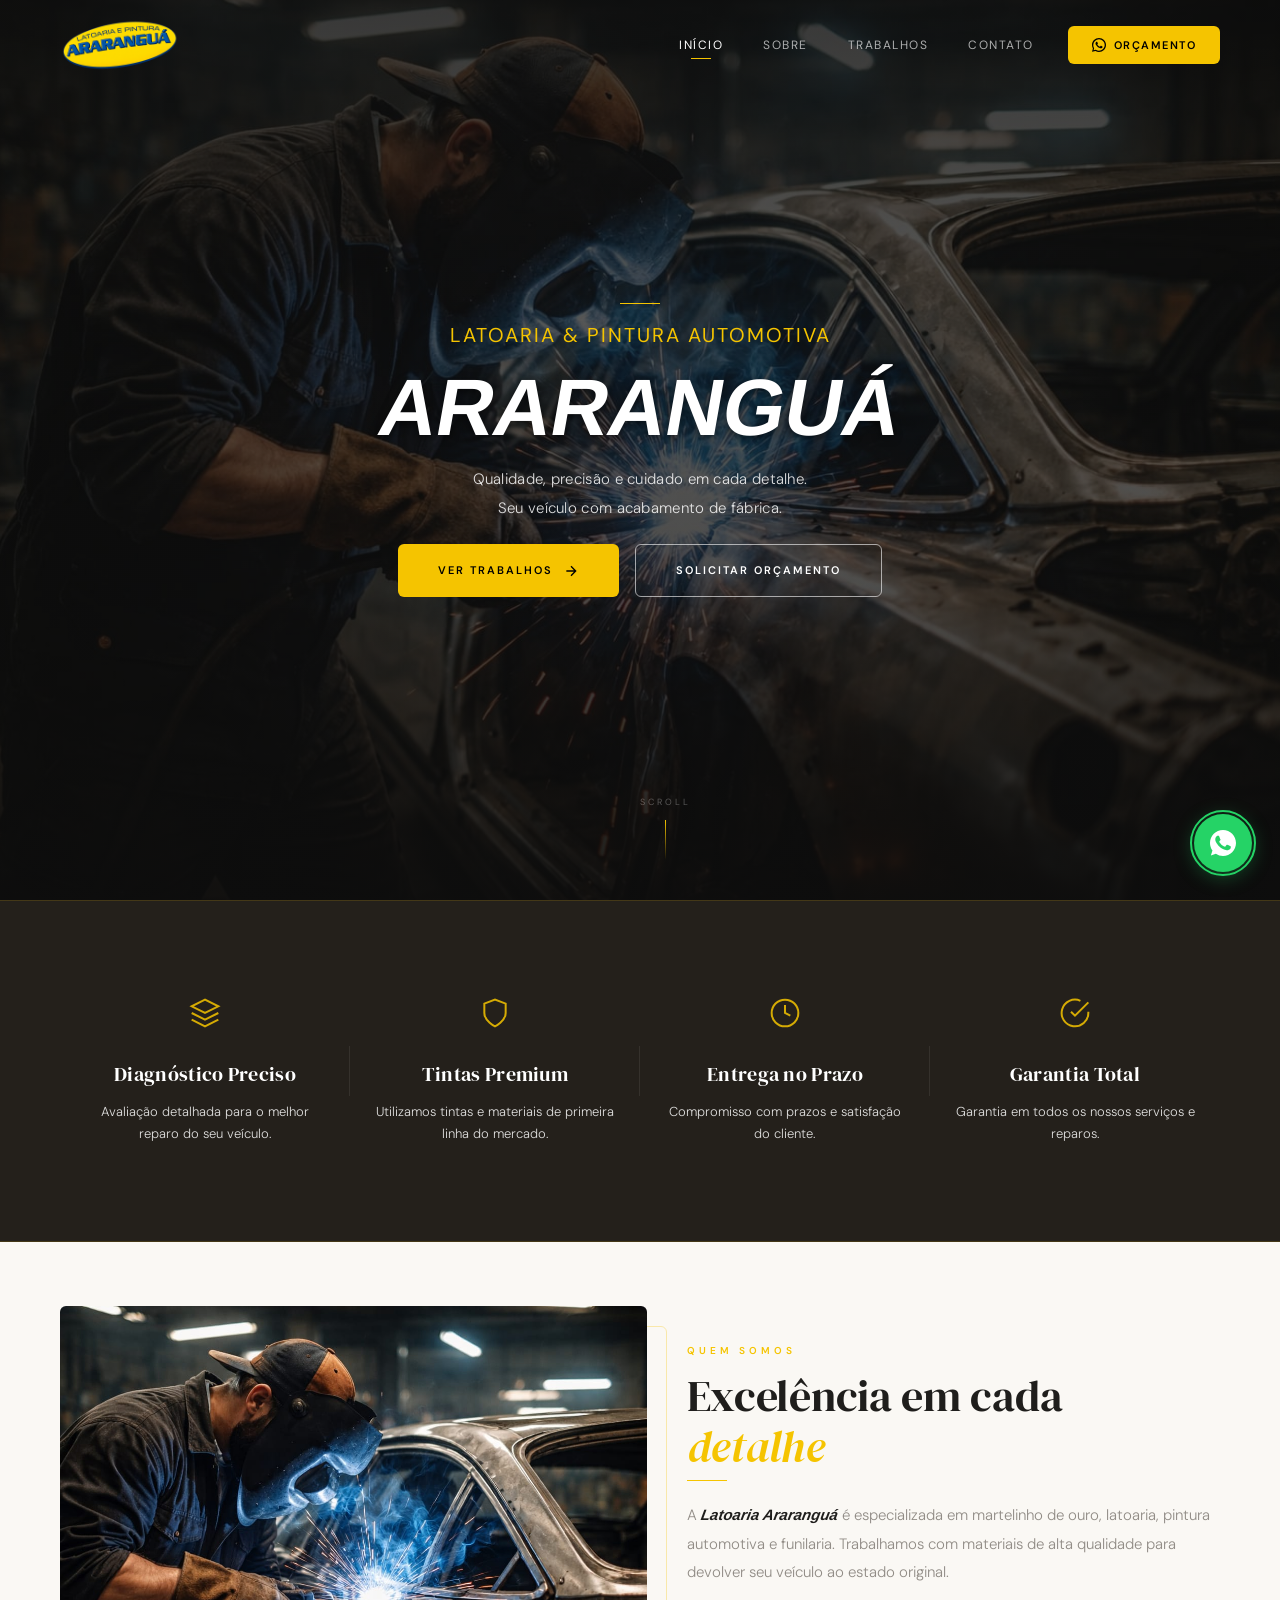
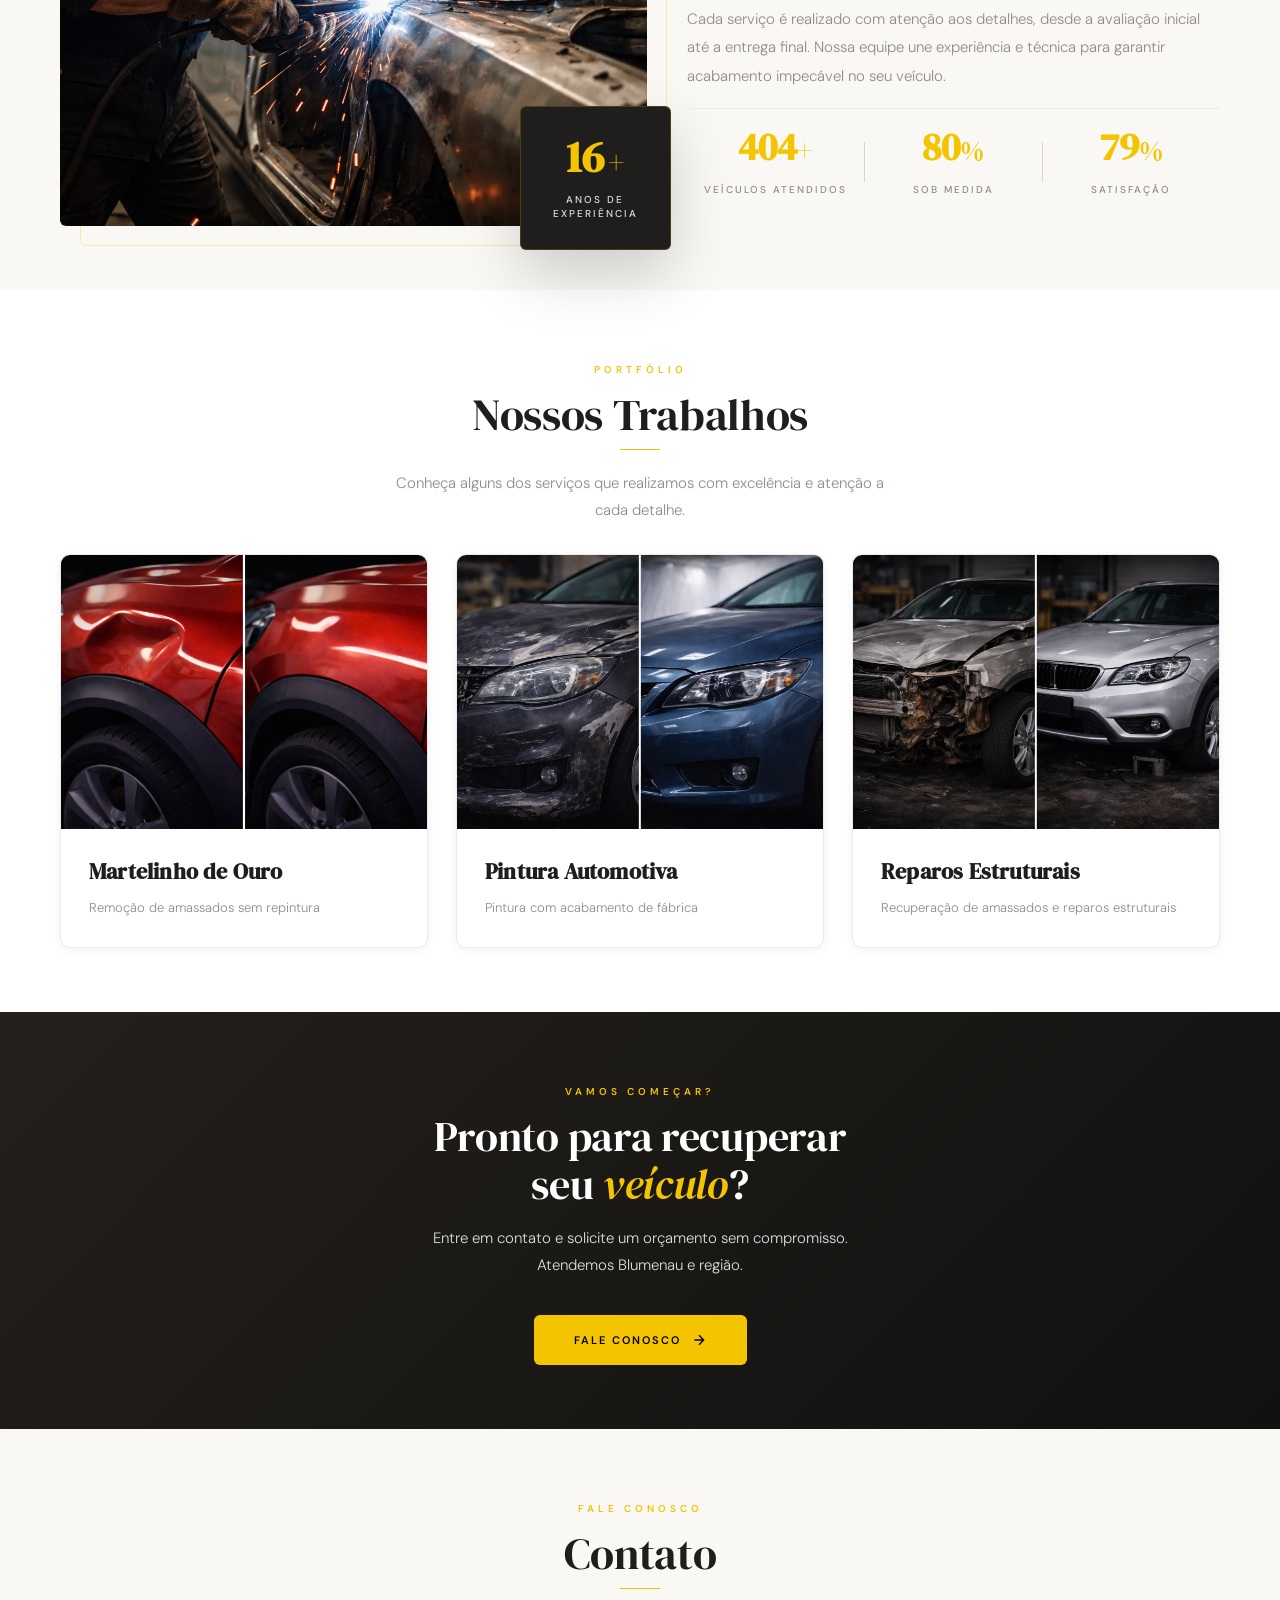
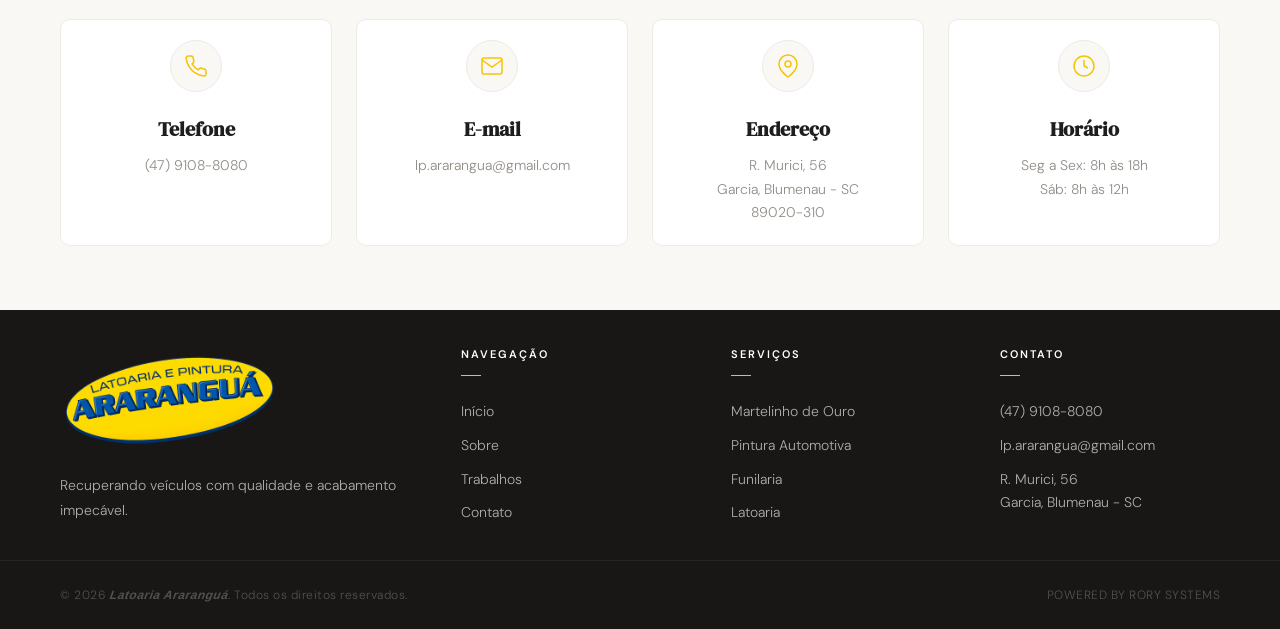
==== commit 762adfbe: "Reduzir espaçamentos verticais e atualizar telefone de contato" ====
--- a/index.html
+++ b/index.html
@@ -28,7 +28,7 @@
         <a href="#sobre" class="nav-link">Sobre</a>
         <a href="#trabalhos" class="nav-link">Trabalhos</a>
         <a href="#contato" class="nav-link">Contato</a>
-        <a href="https://wa.me/554797470347" target="_blank" class="nav-cta">
+        <a href="https://wa.me/554791088080" target="_blank" class="nav-cta">
           <span class="nav-cta-icon">
             <svg viewBox="0 0 24 24" width="14" height="14" fill="currentColor"><path d="M17.472 14.382c-.297-.149-1.758-.867-2.03-.967-.273-.099-.471-.148-.67.15-.197.297-.767.966-.94 1.164-.173.199-.347.223-.644.075-.297-.15-1.255-.463-2.39-1.475-.883-.788-1.48-1.761-1.653-2.059-.173-.297-.018-.458.13-.606.134-.133.298-.347.446-.52.149-.174.198-.298.298-.497.099-.198.05-.371-.025-.52-.075-.149-.669-1.612-.916-2.207-.242-.579-.487-.5-.669-.51-.173-.008-.371-.01-.57-.01-.198 0-.52.074-.792.372-.272.297-1.04 1.016-1.04 2.479 0 1.462 1.065 2.875 1.213 3.074.149.198 2.096 3.2 5.077 4.487.709.306 1.262.489 1.694.625.712.227 1.36.195 1.871.118.571-.085 1.758-.719 2.006-1.413.248-.694.248-1.289.173-1.413-.074-.124-.272-.198-.57-.347z"/><path d="M12 0C5.373 0 0 5.373 0 12c0 2.136.558 4.143 1.534 5.886L.058 23.65l5.9-1.547A11.93 11.93 0 0012 24c6.627 0 12-5.373 12-12S18.627 0 12 0zm0 21.82c-1.978 0-3.81-.563-5.365-1.535l-.385-.23-3.498.917.935-3.412-.252-.4A9.772 9.772 0 012.18 12 9.82 9.82 0 0112 2.18 9.82 9.82 0 0121.82 12 9.82 9.82 0 0112 21.82z"/></svg>
           </span>
@@ -225,12 +225,12 @@
         <div class="section-divider center"></div>
       </div>
       <div class="contato-grid">
-        <a href="https://wa.me/554797470347" target="_blank" class="contato-item" data-anim>
+        <a href="https://wa.me/554791088080" target="_blank" class="contato-item" data-anim>
           <div class="contato-icone">
             <svg width="24" height="24" viewBox="0 0 24 24" fill="none" stroke="currentColor" stroke-width="1.5"><path d="M22 16.92v3a2 2 0 01-2.18 2 19.79 19.79 0 01-8.63-3.07 19.5 19.5 0 01-6-6 19.79 19.79 0 01-3.07-8.67A2 2 0 014.11 2h3a2 2 0 012 1.72 12.84 12.84 0 00.7 2.81 2 2 0 01-.45 2.11L8.09 9.91a16 16 0 006 6l1.27-1.27a2 2 0 012.11-.45 12.84 12.84 0 002.81.7A2 2 0 0122 16.92z"/></svg>
           </div>
           <h3>Telefone</h3>
-          <p>(47) 9 9747-0347</p>
+          <p>(47) 9108-8080</p>
         </a>
         <a href="mailto:lp.ararangua@gmail.com" class="contato-item" data-anim>
           <div class="contato-icone">
@@ -286,7 +286,7 @@
           </div>
           <div class="footer-col">
             <h4>Contato</h4>
-            <a href="https://wa.me/554797470347" target="_blank">(47) 9 9747-0347</a>
+            <a href="https://wa.me/554791088080" target="_blank">(47) 9108-8080</a>
             <a href="mailto:lp.ararangua@gmail.com">lp.ararangua@gmail.com</a>
             <a href="https://maps.app.goo.gl/hZErSp3h5GneYSse8" target="_blank">R. Murici, 56<br>Garcia, Blumenau - SC</a>
           </div>
@@ -302,7 +302,7 @@
   </footer>
 
   <!-- WhatsApp Flutuante -->
-  <a href="https://wa.me/554797470347" target="_blank" class="whatsapp-float" aria-label="Fale pelo WhatsApp">
+  <a href="https://wa.me/554791088080" target="_blank" class="whatsapp-float" aria-label="Fale pelo WhatsApp">
     <div class="whatsapp-pulse"></div>
     <svg viewBox="0 0 32 32" width="26" height="26" fill="#fff">
       <path d="M16.004 0h-.008C7.174 0 0 7.176 0 16.004c0 3.5 1.128 6.744 3.046 9.378L1.054 31.29l6.118-1.958A15.93 15.93 0 0016.004 32C24.826 32 32 24.826 32 16.004S24.826 0 16.004 0zm9.316 22.594c-.39 1.1-1.932 2.014-3.17 2.28-.846.18-1.95.324-5.67-1.218-4.762-1.972-7.826-6.81-8.064-7.124-.23-.314-1.932-2.572-1.932-4.904s1.224-3.476 1.658-3.952c.434-.476.948-.596 1.264-.596.314 0 .63.002.904.016.29.016.68-.11 1.064.812.39.948 1.328 3.238 1.444 3.472.116.234.194.506.038.82-.156.314-.234.508-.468.782-.234.274-.492.612-.702.822-.234.234-.478.488-.206.96s1.214 2.004 2.606 3.248c1.79 1.598 3.298 2.094 3.77 2.328.47.234.746.196 1.02-.118.274-.314 1.178-1.374 1.492-1.846.314-.476.63-.39 1.064-.234.434.156 2.762 1.302 3.234 1.538.476.234.79.352.906.548.116.196.116 1.138-.274 2.236z"/>
--- a/style.css
+++ b/style.css
@@ -27,7 +27,7 @@
   --font-body: 'DM Sans', system-ui, sans-serif;
 
   /* Spacing */
-  --section-py: clamp(80px, 10vw, 130px);
+  --section-py: clamp(40px, 5vw, 65px);
   --container-px: clamp(20px, 4vw, 40px);
 
   /* Effects */
@@ -339,7 +339,7 @@
 .hero {
   position: relative;
   height: 100vh;
-  min-height: 700px;
+  min-height: 500px;
   overflow: hidden;
   background: var(--black);
 }
@@ -391,7 +391,7 @@
   width: 40px;
   height: 1px;
   background: #F5C400;
-  margin: 0 auto 28px;
+  margin: 0 auto 14px;
 }
 
 .hero-subtitulo {
@@ -401,7 +401,7 @@
   letter-spacing: 2px;
   text-transform: uppercase;
   color: #F5C400;
-  margin-bottom: 24px;
+  margin-bottom: 12px;
 }
 
 .hero-texto h1 {
@@ -409,7 +409,7 @@
   font-size: clamp(42px, 7vw, 80px);
   font-weight: 400;
   line-height: 1.08;
-  margin-bottom: 28px;
+  margin-bottom: 14px;
   letter-spacing: -0.5px;
   color: var(--white);
 }
@@ -430,7 +430,7 @@
   font-weight: 300;
   color: rgba(255, 255, 255, 0.85);
   line-height: 1.9;
-  margin-bottom: 44px;
+  margin-bottom: 22px;
   letter-spacing: 0.3px;
 }
 
@@ -503,7 +503,7 @@
 
 .section-header {
   text-align: center;
-  margin-bottom: 60px;
+  margin-bottom: 30px;
 }
 
 .section-desc {
@@ -599,7 +599,7 @@
 .sobre-grid {
   display: grid;
   grid-template-columns: 1.1fr 1fr;
-  gap: 80px;
+  gap: 40px;
   align-items: center;
 }
 
@@ -695,8 +695,8 @@
 .sobre-stats {
   display: flex;
   gap: 0;
-  margin-top: 36px;
-  padding-top: 36px;
+  margin-top: 18px;
+  padding-top: 18px;
   border-top: 1px solid var(--gray-200);
   align-items: center;
 }
@@ -945,7 +945,7 @@
 .contato-item {
   display: block;
   background: var(--white);
-  padding: 40px 28px;
+  padding: 20px 28px;
   border-radius: 10px;
   text-align: center;
   border: 1px solid var(--gray-200);
@@ -1010,7 +1010,7 @@
 }
 
 .footer-top {
-  padding: 70px 0 50px;
+  padding: 35px 0 25px;
 }
 
 .footer-grid {
@@ -1276,7 +1276,7 @@
 @media (max-width: 1024px) {
   .sobre-grid {
     grid-template-columns: 1fr;
-    gap: 50px;
+    gap: 28px;
   }
 
   .sobre-img-wrapper img {
@@ -1295,7 +1295,7 @@
 
   .footer-grid {
     grid-template-columns: 1fr 1fr;
-    gap: 40px;
+    gap: 24px;
   }
 
   .contato-grid {
@@ -1381,7 +1381,7 @@
 
   /* Hero */
   .hero {
-    min-height: 600px;
+    min-height: 400px;
   }
 
   .hero-texto h1 {
@@ -1470,7 +1470,7 @@
 
 @media (max-width: 480px) {
   .hero {
-    min-height: 550px;
+    min-height: 400px;
   }
 
   .hero-texto h1 {
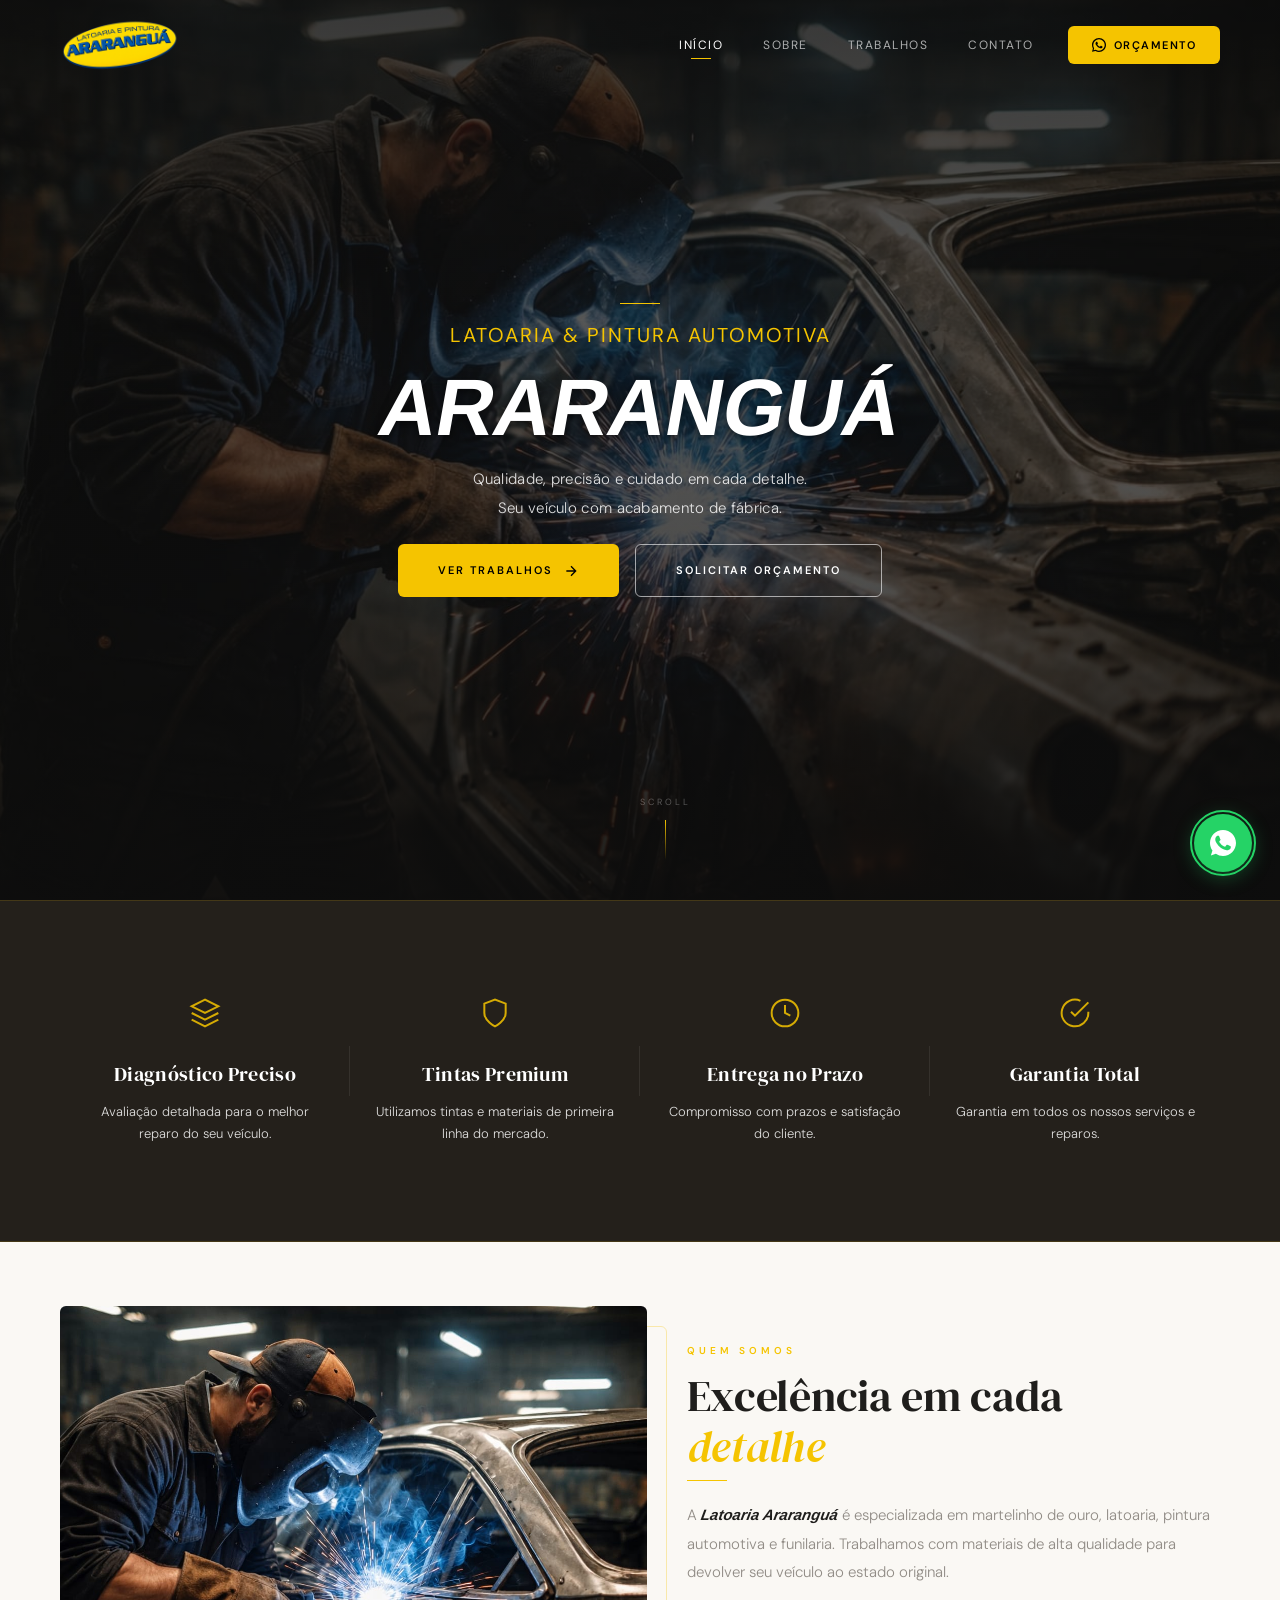
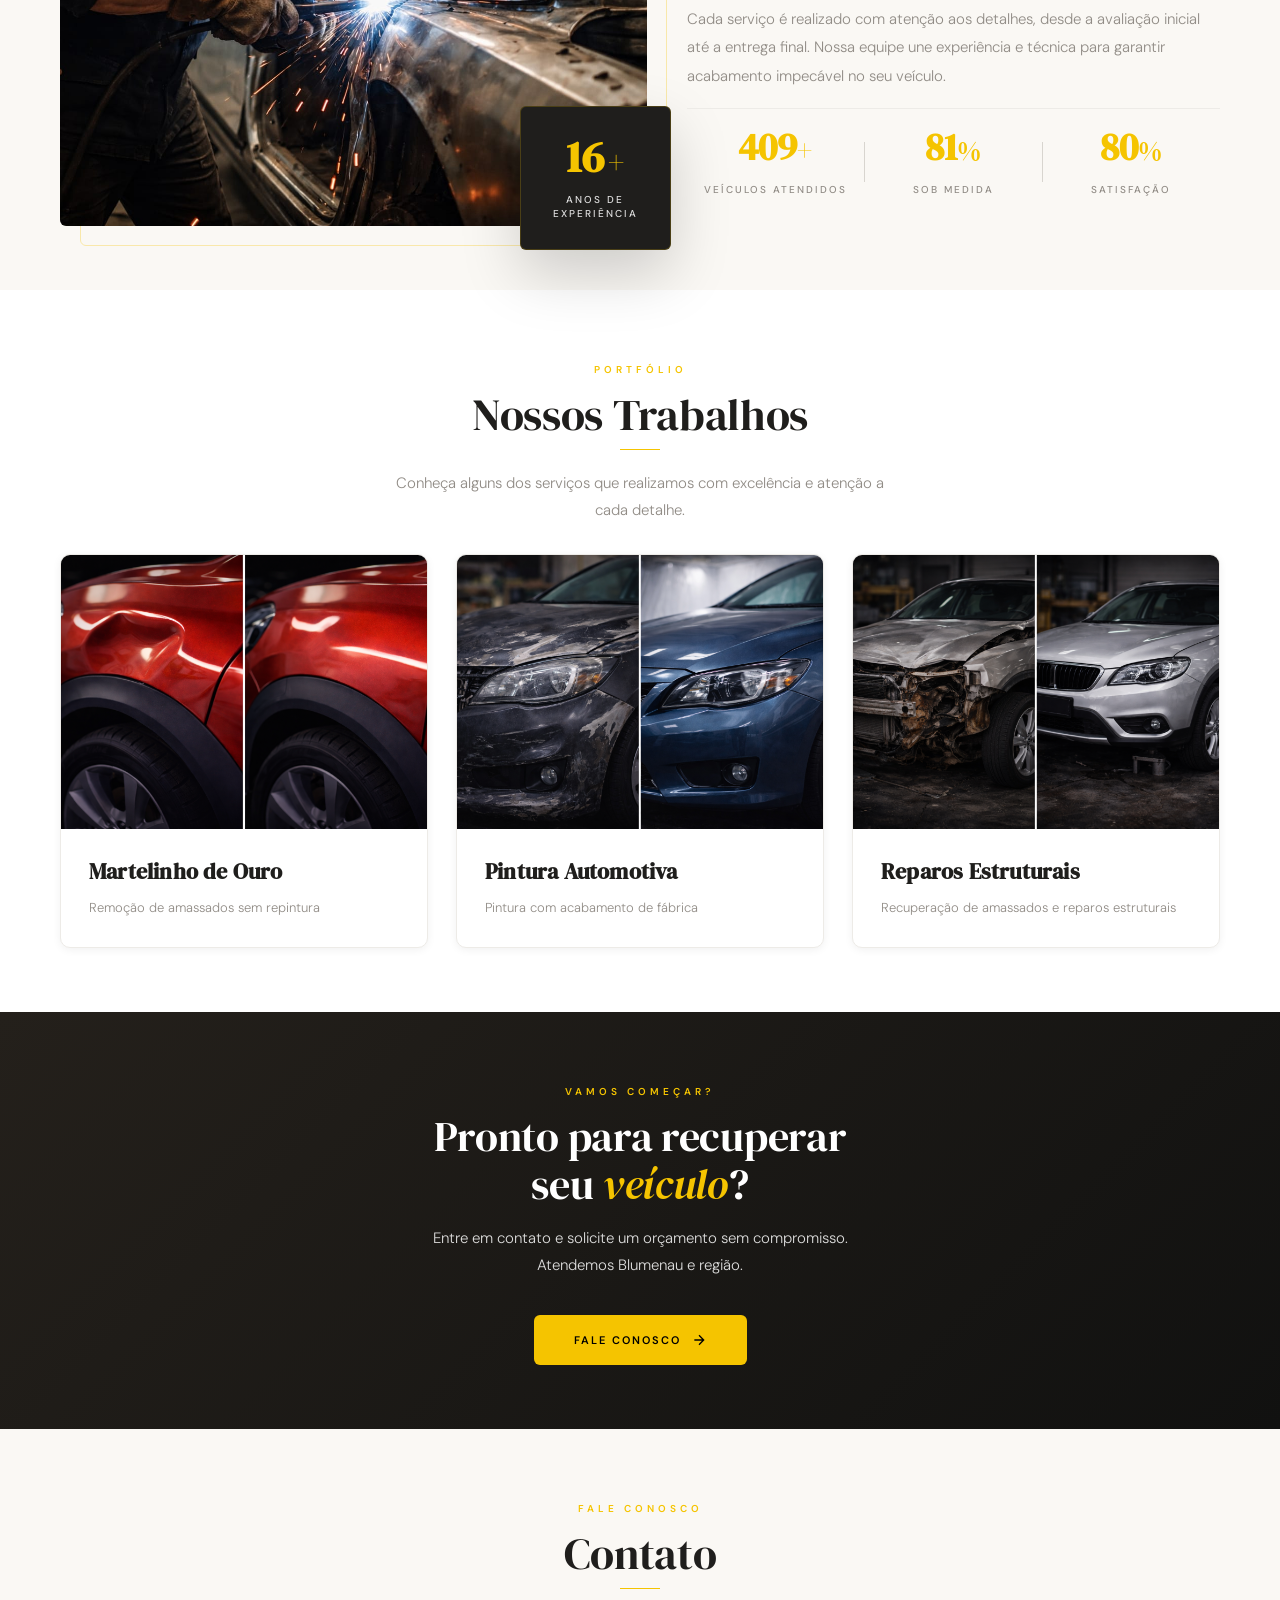
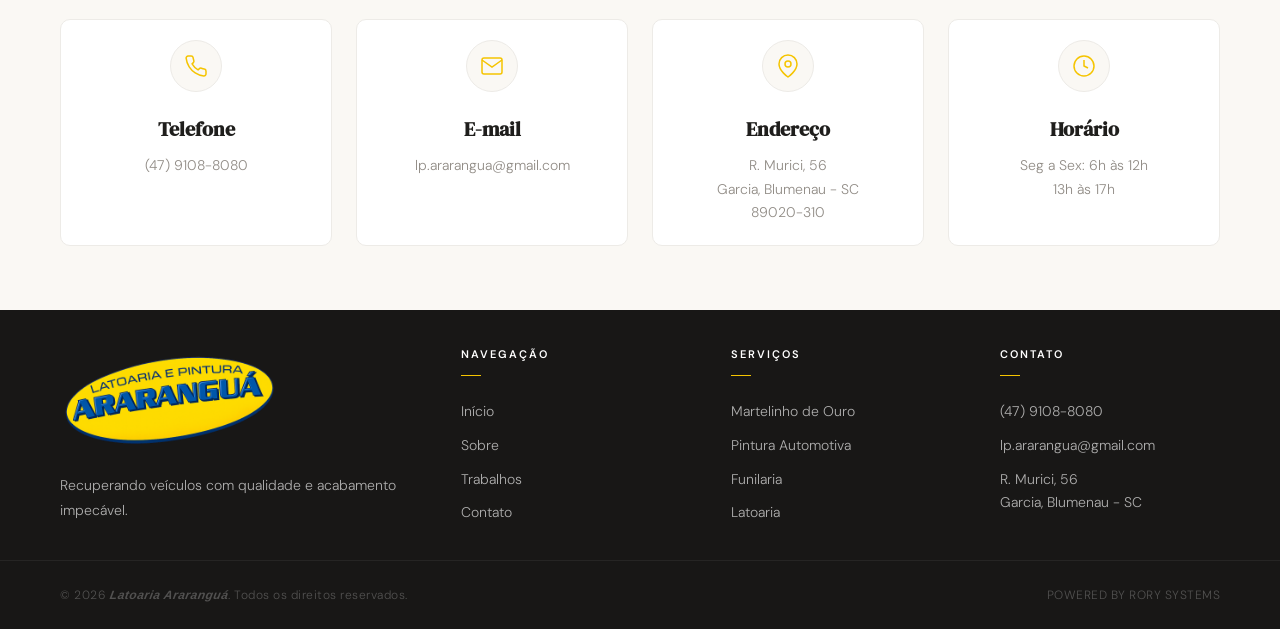
==== commit 9a463d45: "Atualizar horário de funcionamento para seg-sex 6h-12h e 13h-17h" ====
--- a/index.html
+++ b/index.html
@@ -251,7 +251,7 @@
             <svg width="24" height="24" viewBox="0 0 24 24" fill="none" stroke="currentColor" stroke-width="1.5"><circle cx="12" cy="12" r="10"/><polyline points="12 6 12 12 16 14"/></svg>
           </div>
           <h3>Horário</h3>
-          <p>Seg a Sex: 8h às 18h<br>Sáb: 8h às 12h</p>
+          <p>Seg a Sex: 6h às 12h<br>13h às 17h</p>
         </div>
       </div>
     </div>
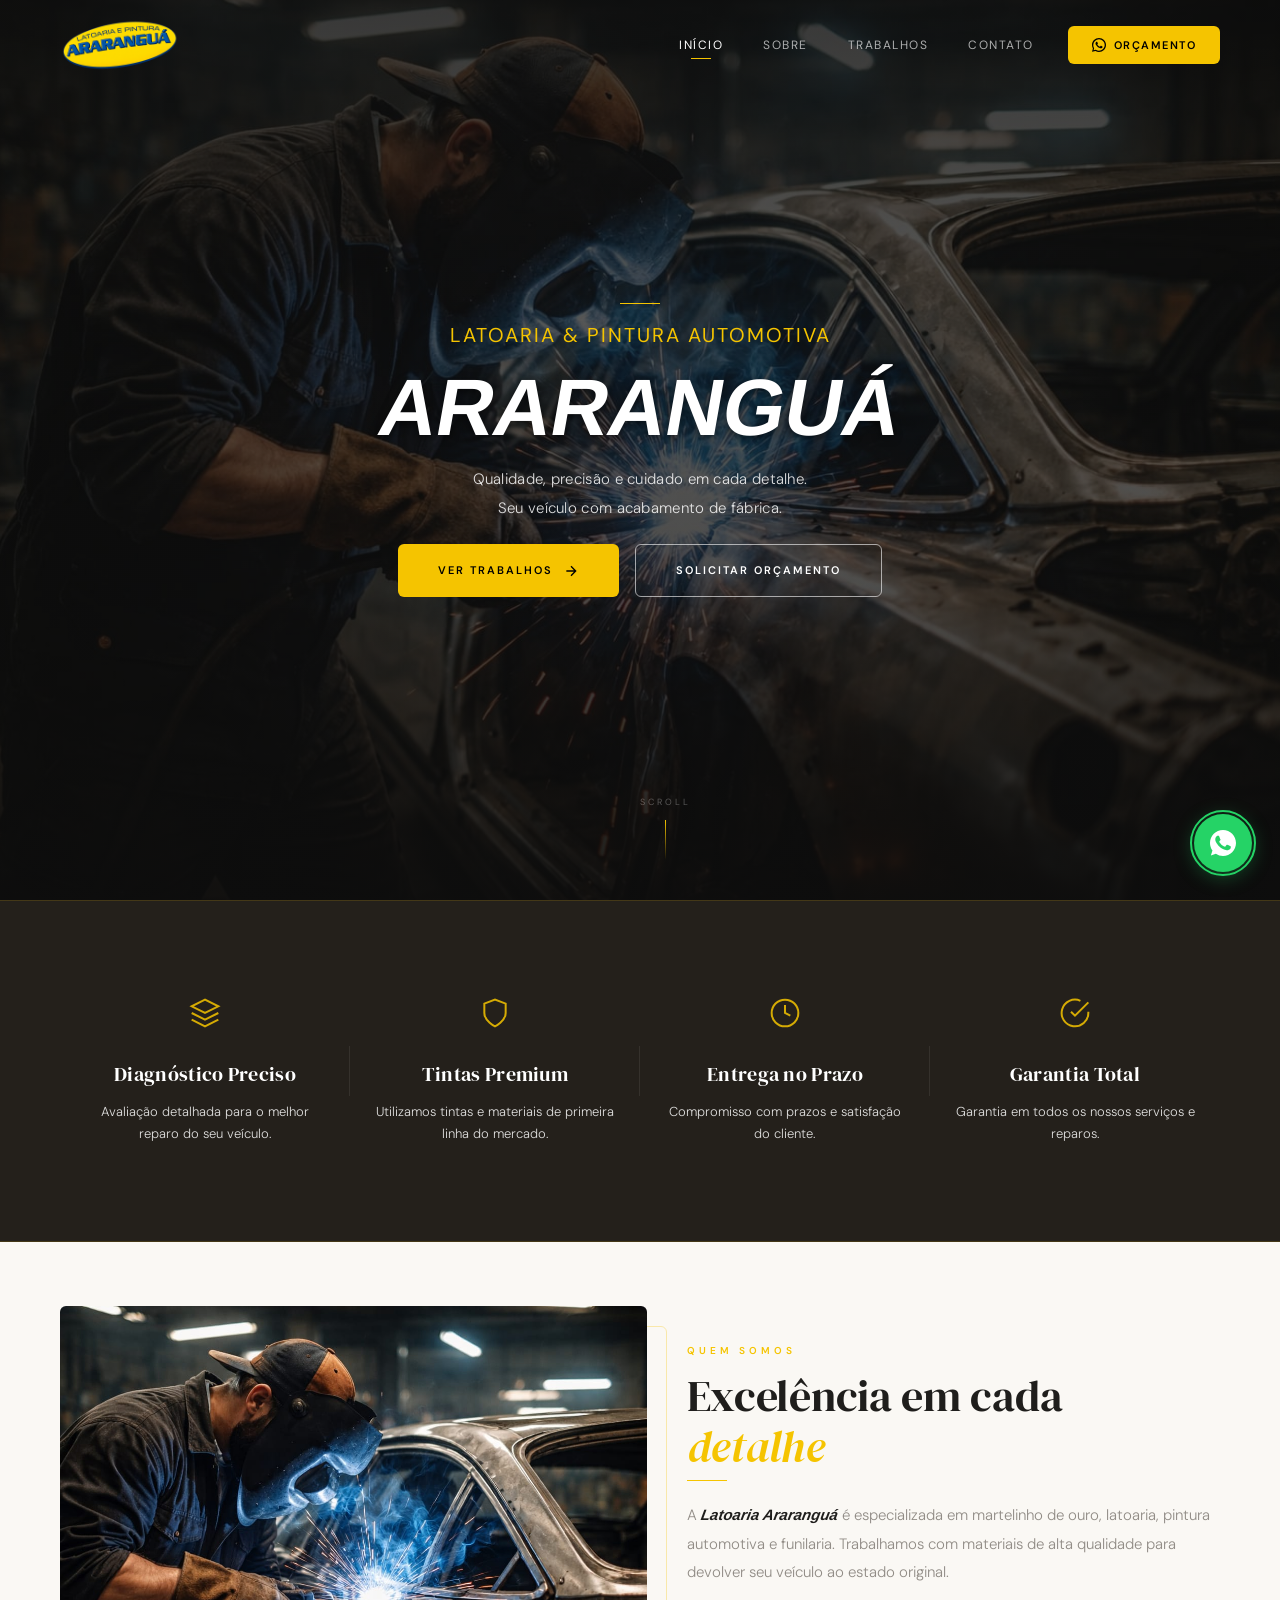
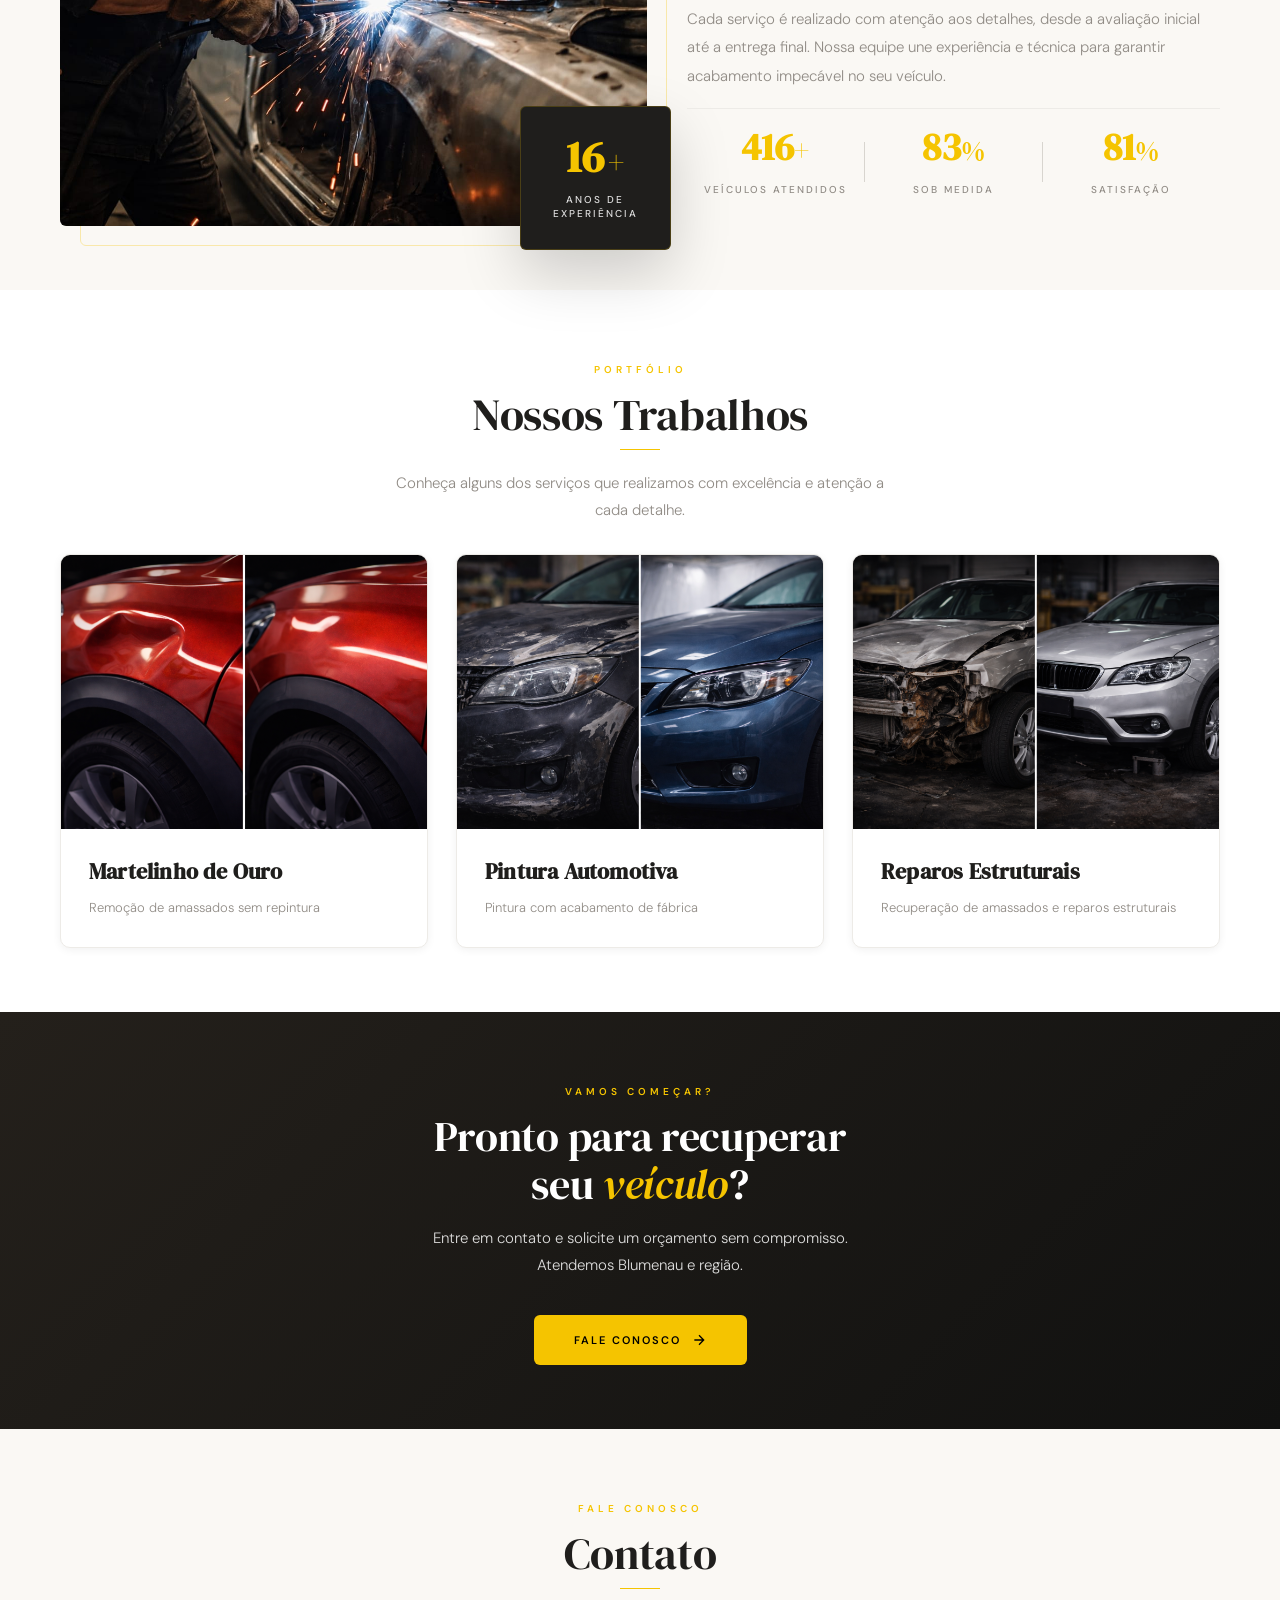
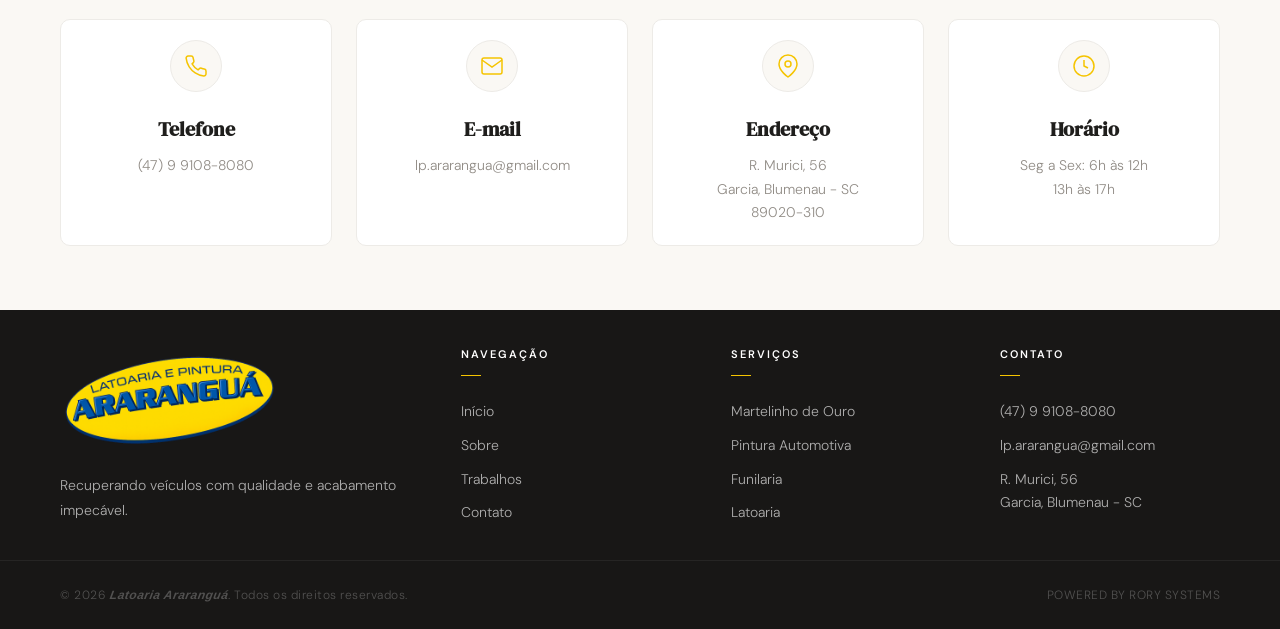
==== commit 6599a362: "Corrigir telefone adicionando dígito 9 - (47) 9 9108-8080" ====
--- a/index.html
+++ b/index.html
@@ -28,7 +28,7 @@
         <a href="#sobre" class="nav-link">Sobre</a>
         <a href="#trabalhos" class="nav-link">Trabalhos</a>
         <a href="#contato" class="nav-link">Contato</a>
-        <a href="https://wa.me/554791088080" target="_blank" class="nav-cta">
+        <a href="https://wa.me/5547991088080" target="_blank" class="nav-cta">
           <span class="nav-cta-icon">
             <svg viewBox="0 0 24 24" width="14" height="14" fill="currentColor"><path d="M17.472 14.382c-.297-.149-1.758-.867-2.03-.967-.273-.099-.471-.148-.67.15-.197.297-.767.966-.94 1.164-.173.199-.347.223-.644.075-.297-.15-1.255-.463-2.39-1.475-.883-.788-1.48-1.761-1.653-2.059-.173-.297-.018-.458.13-.606.134-.133.298-.347.446-.52.149-.174.198-.298.298-.497.099-.198.05-.371-.025-.52-.075-.149-.669-1.612-.916-2.207-.242-.579-.487-.5-.669-.51-.173-.008-.371-.01-.57-.01-.198 0-.52.074-.792.372-.272.297-1.04 1.016-1.04 2.479 0 1.462 1.065 2.875 1.213 3.074.149.198 2.096 3.2 5.077 4.487.709.306 1.262.489 1.694.625.712.227 1.36.195 1.871.118.571-.085 1.758-.719 2.006-1.413.248-.694.248-1.289.173-1.413-.074-.124-.272-.198-.57-.347z"/><path d="M12 0C5.373 0 0 5.373 0 12c0 2.136.558 4.143 1.534 5.886L.058 23.65l5.9-1.547A11.93 11.93 0 0012 24c6.627 0 12-5.373 12-12S18.627 0 12 0zm0 21.82c-1.978 0-3.81-.563-5.365-1.535l-.385-.23-3.498.917.935-3.412-.252-.4A9.772 9.772 0 012.18 12 9.82 9.82 0 0112 2.18 9.82 9.82 0 0121.82 12 9.82 9.82 0 0112 21.82z"/></svg>
           </span>
@@ -225,12 +225,12 @@
         <div class="section-divider center"></div>
       </div>
       <div class="contato-grid">
-        <a href="https://wa.me/554791088080" target="_blank" class="contato-item" data-anim>
+        <a href="https://wa.me/5547991088080" target="_blank" class="contato-item" data-anim>
           <div class="contato-icone">
             <svg width="24" height="24" viewBox="0 0 24 24" fill="none" stroke="currentColor" stroke-width="1.5"><path d="M22 16.92v3a2 2 0 01-2.18 2 19.79 19.79 0 01-8.63-3.07 19.5 19.5 0 01-6-6 19.79 19.79 0 01-3.07-8.67A2 2 0 014.11 2h3a2 2 0 012 1.72 12.84 12.84 0 00.7 2.81 2 2 0 01-.45 2.11L8.09 9.91a16 16 0 006 6l1.27-1.27a2 2 0 012.11-.45 12.84 12.84 0 002.81.7A2 2 0 0122 16.92z"/></svg>
           </div>
           <h3>Telefone</h3>
-          <p>(47) 9108-8080</p>
+          <p>(47) 9 9108-8080</p>
         </a>
         <a href="mailto:lp.ararangua@gmail.com" class="contato-item" data-anim>
           <div class="contato-icone">
@@ -286,7 +286,7 @@
           </div>
           <div class="footer-col">
             <h4>Contato</h4>
-            <a href="https://wa.me/554791088080" target="_blank">(47) 9108-8080</a>
+            <a href="https://wa.me/5547991088080" target="_blank">(47) 9 9108-8080</a>
             <a href="mailto:lp.ararangua@gmail.com">lp.ararangua@gmail.com</a>
             <a href="https://maps.app.goo.gl/hZErSp3h5GneYSse8" target="_blank">R. Murici, 56<br>Garcia, Blumenau - SC</a>
           </div>
@@ -302,7 +302,7 @@
   </footer>
 
   <!-- WhatsApp Flutuante -->
-  <a href="https://wa.me/554791088080" target="_blank" class="whatsapp-float" aria-label="Fale pelo WhatsApp">
+  <a href="https://wa.me/5547991088080" target="_blank" class="whatsapp-float" aria-label="Fale pelo WhatsApp">
     <div class="whatsapp-pulse"></div>
     <svg viewBox="0 0 32 32" width="26" height="26" fill="#fff">
       <path d="M16.004 0h-.008C7.174 0 0 7.176 0 16.004c0 3.5 1.128 6.744 3.046 9.378L1.054 31.29l6.118-1.958A15.93 15.93 0 0016.004 32C24.826 32 32 24.826 32 16.004S24.826 0 16.004 0zm9.316 22.594c-.39 1.1-1.932 2.014-3.17 2.28-.846.18-1.95.324-5.67-1.218-4.762-1.972-7.826-6.81-8.064-7.124-.23-.314-1.932-2.572-1.932-4.904s1.224-3.476 1.658-3.952c.434-.476.948-.596 1.264-.596.314 0 .63.002.904.016.29.016.68-.11 1.064.812.39.948 1.328 3.238 1.444 3.472.116.234.194.506.038.82-.156.314-.234.508-.468.782-.234.274-.492.612-.702.822-.234.234-.478.488-.206.96s1.214 2.004 2.606 3.248c1.79 1.598 3.298 2.094 3.77 2.328.47.234.746.196 1.02-.118.274-.314 1.178-1.374 1.492-1.846.314-.476.63-.39 1.064-.234.434.156 2.762 1.302 3.234 1.538.476.234.79.352.906.548.116.196.116 1.138-.274 2.236z"/>
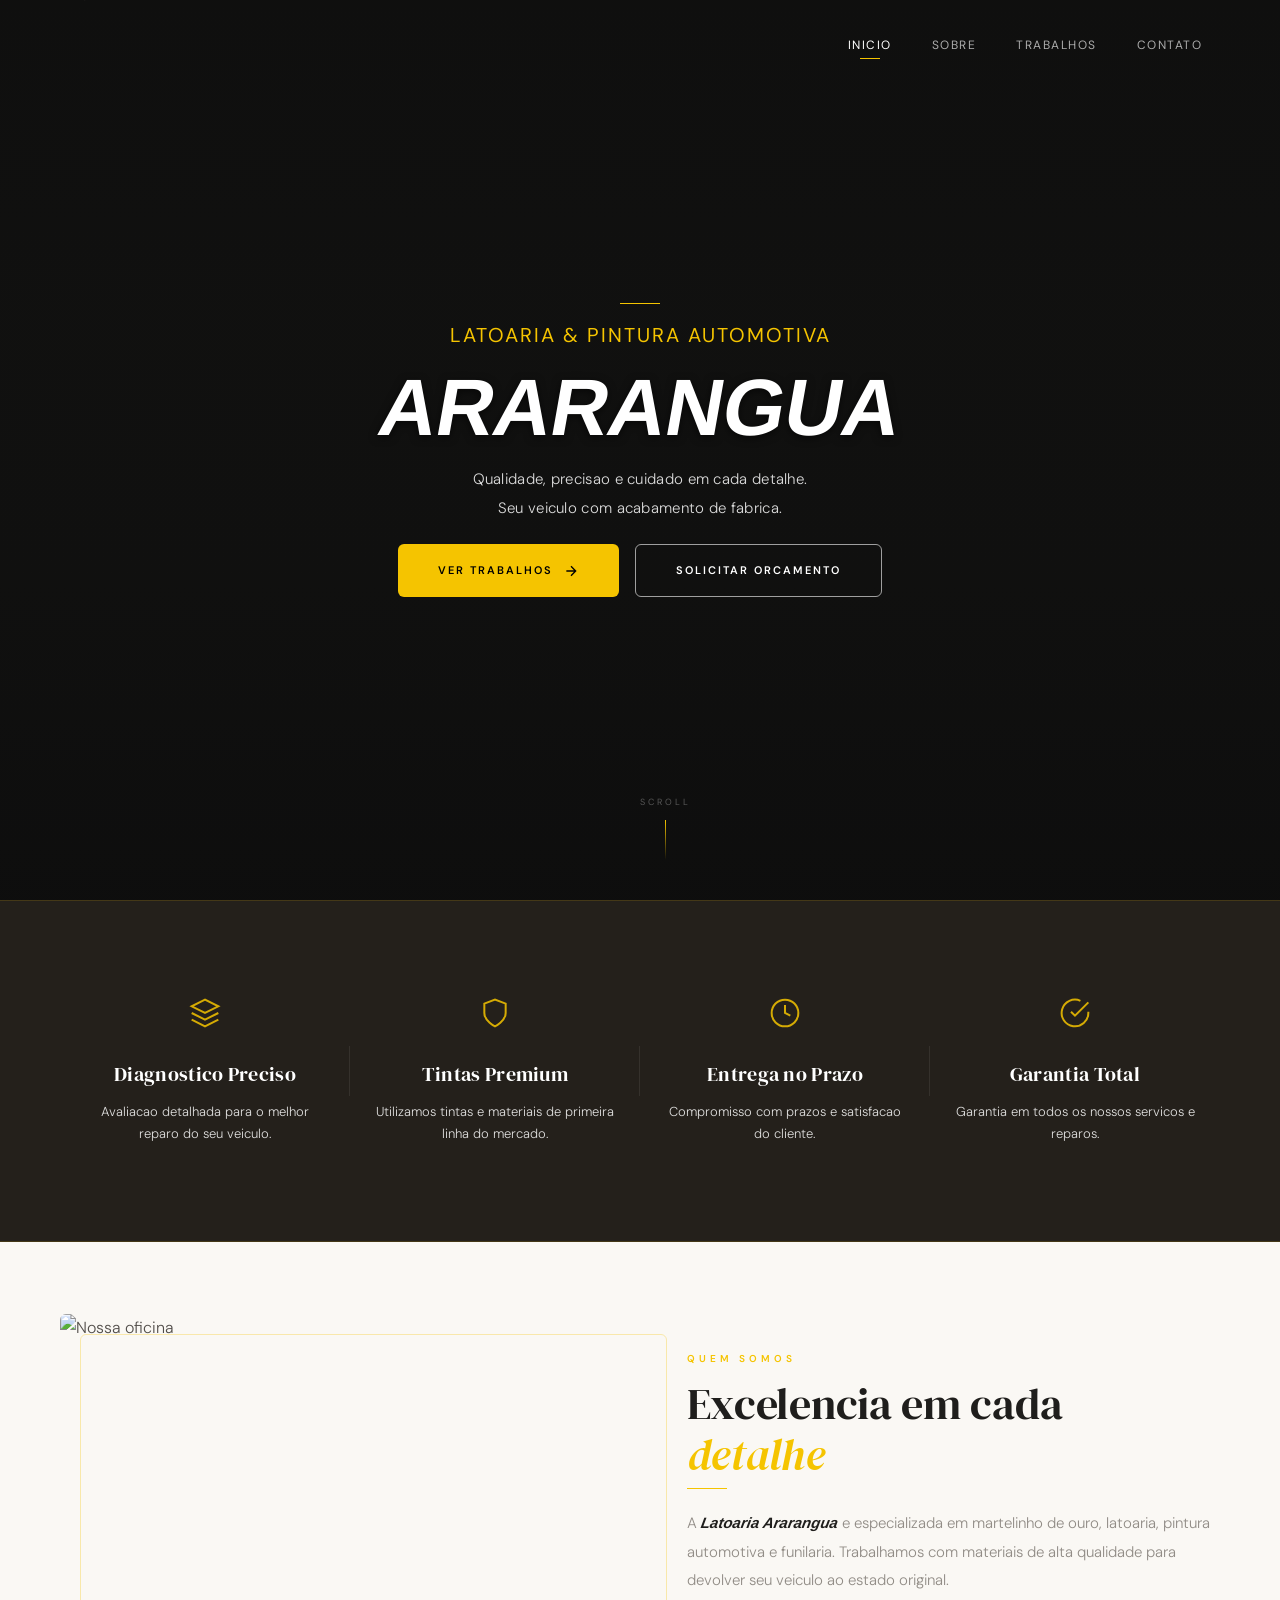
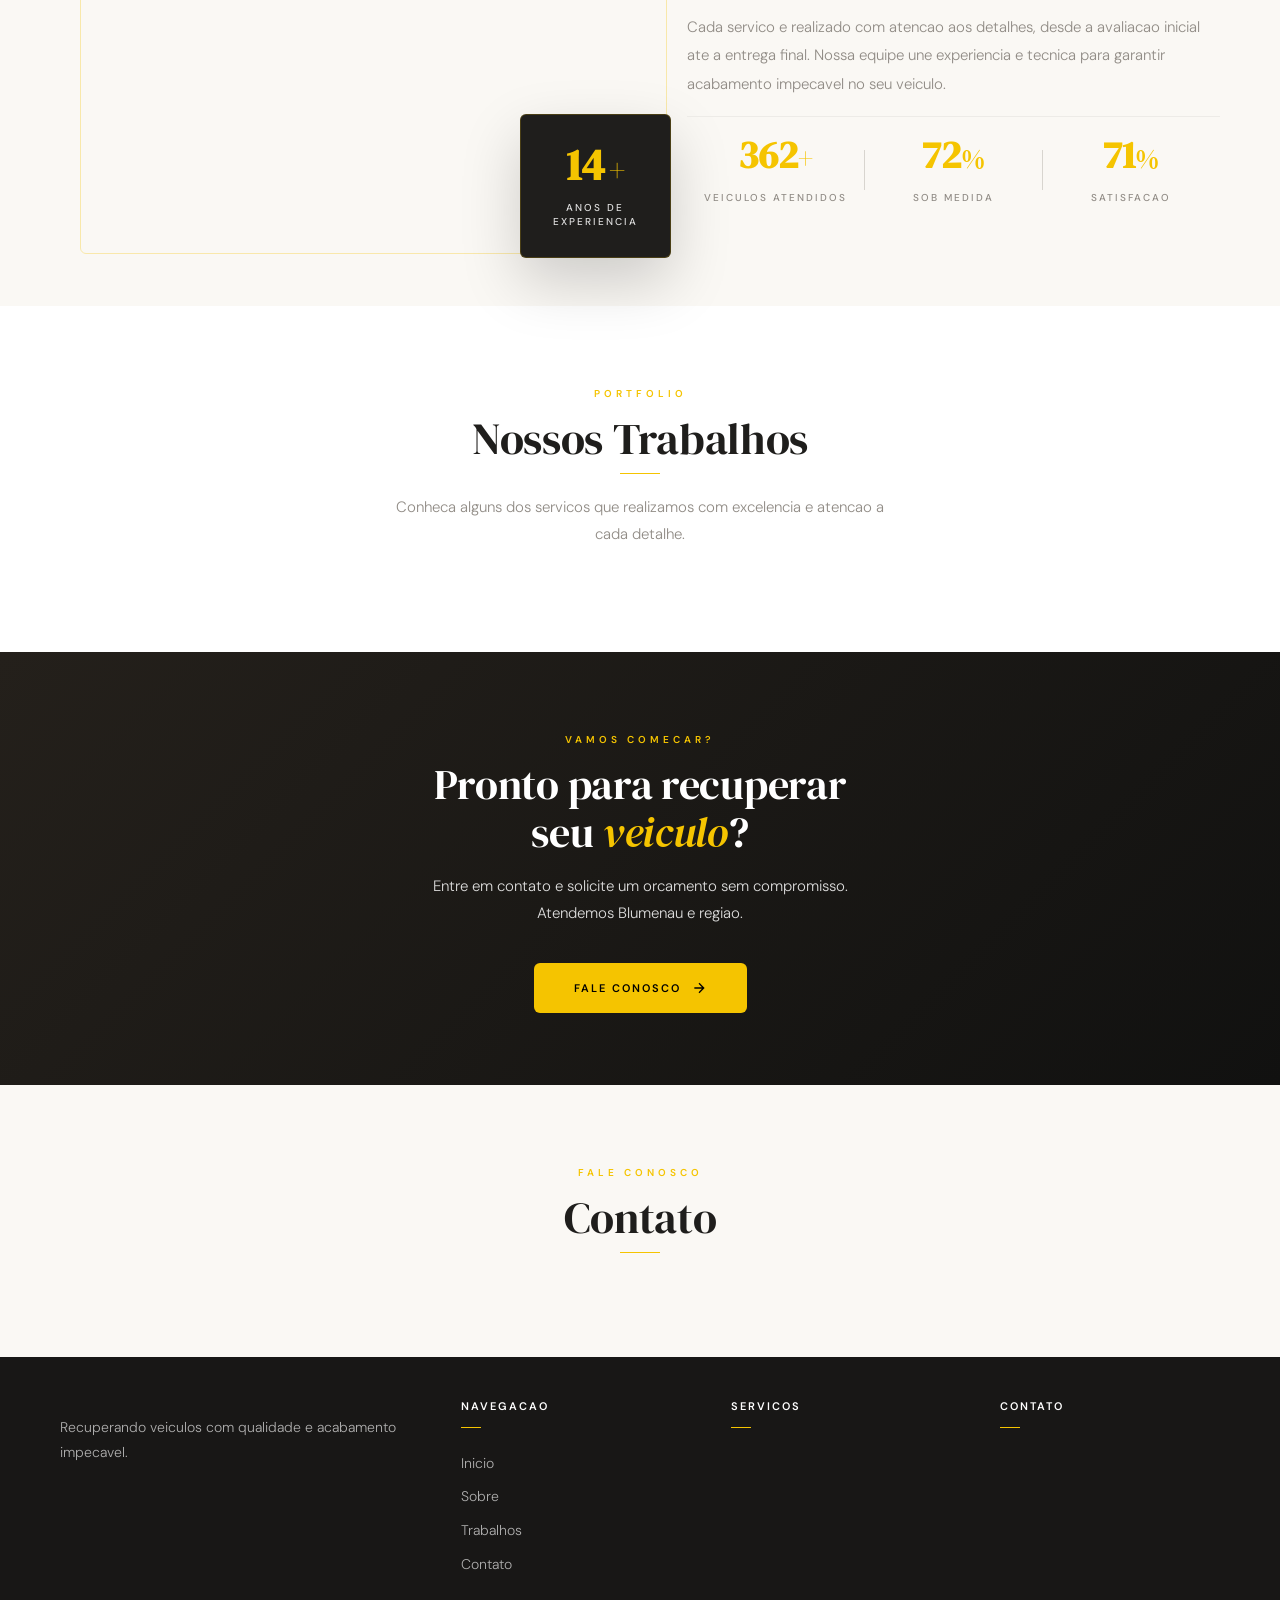
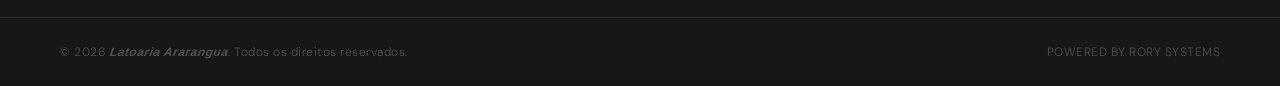
==== commit b9b8a771: "Adicionar painel admin, Supabase e conteúdo dinâmico - Painel admin completo (login, dashboard, conf" ====
--- a/index.html
+++ b/index.html
@@ -3,8 +3,8 @@
 <head>
   <meta charset="UTF-8">
   <meta name="viewport" content="width=device-width, initial-scale=1.0">
-  <title>Latoaria Araranguá | Latoaria e Pintura Automotiva</title>
-  <meta name="description" content="Latoaria Araranguá - Funilaria, pintura automotiva, martelinho de ouro e restauração veicular em Blumenau e região.">
+  <title>Latoaria Ararangua | Latoaria e Pintura Automotiva</title>
+  <meta name="description" content="Latoaria Ararangua - Funilaria, pintura automotiva, martelinho de ouro e restauracao veicular em Blumenau e regiao.">
   <link rel="preconnect" href="https://fonts.googleapis.com">
   <link rel="preconnect" href="https://fonts.gstatic.com" crossorigin>
   <link href="https://fonts.googleapis.com/css2?family=DM+Serif+Display:ital@0;1&family=DM+Sans:ital,opsz,wght@0,9..40,200..700;1,9..40,200..700&family=Pacifico&family=Cinzel:wght@400;600;700&display=swap" rel="stylesheet">
@@ -16,7 +16,7 @@
   <header id="header">
     <div class="container header-inner">
       <a href="#inicio" class="logo-link">
-        <img src="img/logo.png" alt="Latoaria Araranguá" class="logo">
+        <img src="" alt="Latoaria Ararangua" class="logo" id="siteLogo" style="display:none">
       </a>
       <button class="menu-toggle" id="menuToggle" aria-label="Abrir menu">
         <span></span>
@@ -24,15 +24,15 @@
         <span></span>
       </button>
       <nav id="nav">
-        <a href="#inicio" class="nav-link">Início</a>
+        <a href="#inicio" class="nav-link">Inicio</a>
         <a href="#sobre" class="nav-link">Sobre</a>
         <a href="#trabalhos" class="nav-link">Trabalhos</a>
         <a href="#contato" class="nav-link">Contato</a>
-        <a href="https://wa.me/5547991088080" target="_blank" class="nav-cta">
+        <a href="#" target="_blank" class="nav-cta" id="navWhatsapp" style="display:none">
           <span class="nav-cta-icon">
             <svg viewBox="0 0 24 24" width="14" height="14" fill="currentColor"><path d="M17.472 14.382c-.297-.149-1.758-.867-2.03-.967-.273-.099-.471-.148-.67.15-.197.297-.767.966-.94 1.164-.173.199-.347.223-.644.075-.297-.15-1.255-.463-2.39-1.475-.883-.788-1.48-1.761-1.653-2.059-.173-.297-.018-.458.13-.606.134-.133.298-.347.446-.52.149-.174.198-.298.298-.497.099-.198.05-.371-.025-.52-.075-.149-.669-1.612-.916-2.207-.242-.579-.487-.5-.669-.51-.173-.008-.371-.01-.57-.01-.198 0-.52.074-.792.372-.272.297-1.04 1.016-1.04 2.479 0 1.462 1.065 2.875 1.213 3.074.149.198 2.096 3.2 5.077 4.487.709.306 1.262.489 1.694.625.712.227 1.36.195 1.871.118.571-.085 1.758-.719 2.006-1.413.248-.694.248-1.289.173-1.413-.074-.124-.272-.198-.57-.347z"/><path d="M12 0C5.373 0 0 5.373 0 12c0 2.136.558 4.143 1.534 5.886L.058 23.65l5.9-1.547A11.93 11.93 0 0012 24c6.627 0 12-5.373 12-12S18.627 0 12 0zm0 21.82c-1.978 0-3.81-.563-5.365-1.535l-.385-.23-3.498.917.935-3.412-.252-.4A9.772 9.772 0 012.18 12 9.82 9.82 0 0112 2.18 9.82 9.82 0 0121.82 12 9.82 9.82 0 0112 21.82z"/></svg>
           </span>
-          Orçamento
+          Orcamento
         </a>
       </nav>
       <div class="nav-backdrop" id="navBackdrop"></div>
@@ -41,20 +41,20 @@
 
   <!-- Hero -->
   <section id="inicio" class="hero">
-    <img src="img/hero.png" alt="Latoaria de qualidade" class="hero-bg">
+    <img src="" alt="Latoaria de qualidade" class="hero-bg" id="heroImg">
     <div class="hero-overlay"></div>
     <div class="hero-content">
       <div class="hero-texto">
         <div class="hero-line"></div>
         <p class="hero-subtitulo">Latoaria & Pintura Automotiva</p>
-        <h1><span class="brand-marcenaria">ARARANGUÁ</span></h1>
-        <p class="hero-descricao">Qualidade, precisão e cuidado em cada detalhe.<br>Seu veículo com acabamento de fábrica.</p>
+        <h1><span class="brand-marcenaria">ARARANGUA</span></h1>
+        <p class="hero-descricao">Qualidade, precisao e cuidado em cada detalhe.<br>Seu veiculo com acabamento de fabrica.</p>
         <div class="hero-botoes">
           <a href="#trabalhos" class="btn btn-primario">
             <span>Ver Trabalhos</span>
             <svg width="16" height="16" viewBox="0 0 24 24" fill="none" stroke="currentColor" stroke-width="2"><path d="M5 12h14M12 5l7 7-7 7"/></svg>
           </a>
-          <a href="#contato" class="btn btn-secundario">Solicitar Orçamento</a>
+          <a href="#contato" class="btn btn-secundario">Solicitar Orcamento</a>
         </div>
       </div>
     </div>
@@ -72,8 +72,8 @@
           <div class="diff-icone">
             <svg width="32" height="32" viewBox="0 0 24 24" fill="none" stroke="currentColor" stroke-width="1.5"><path d="M12 2L2 7l10 5 10-5-10-5z"/><path d="M2 17l10 5 10-5"/><path d="M2 12l10 5 10-5"/></svg>
           </div>
-          <h3>Diagnóstico Preciso</h3>
-          <p>Avaliação detalhada para o melhor reparo do seu veículo.</p>
+          <h3>Diagnostico Preciso</h3>
+          <p>Avaliacao detalhada para o melhor reparo do seu veiculo.</p>
         </div>
         <div class="diff-item" data-anim>
           <div class="diff-icone">
@@ -87,14 +87,14 @@
             <svg width="32" height="32" viewBox="0 0 24 24" fill="none" stroke="currentColor" stroke-width="1.5"><circle cx="12" cy="12" r="10"/><polyline points="12 6 12 12 16 14"/></svg>
           </div>
           <h3>Entrega no Prazo</h3>
-          <p>Compromisso com prazos e satisfação do cliente.</p>
+          <p>Compromisso com prazos e satisfacao do cliente.</p>
         </div>
         <div class="diff-item" data-anim>
           <div class="diff-icone">
             <svg width="32" height="32" viewBox="0 0 24 24" fill="none" stroke="currentColor" stroke-width="1.5"><path d="M22 11.08V12a10 10 0 11-5.93-9.14"/><polyline points="22 4 12 14.01 9 11.01"/></svg>
           </div>
           <h3>Garantia Total</h3>
-          <p>Garantia em todos os nossos serviços e reparos.</p>
+          <p>Garantia em todos os nossos servicos e reparos.</p>
         </div>
       </div>
     </div>
@@ -106,25 +106,25 @@
       <div class="sobre-grid">
         <div class="sobre-imagem" data-anim>
           <div class="sobre-img-wrapper">
-            <img src="img/hero.png" alt="Nossa oficina">
+            <img src="" alt="Nossa oficina" id="aboutImg">
           </div>
           <div class="sobre-img-frame"></div>
           <div class="sobre-badge">
             <span class="badge-numero" data-count="20">0</span>
             <span class="badge-mais">+</span>
-            <span class="badge-texto">Anos de<br>Experiência</span>
+            <span class="badge-texto">Anos de<br>Experiencia</span>
           </div>
         </div>
         <div class="sobre-conteudo" data-anim>
           <span class="section-tag">Quem Somos</span>
-          <h2>Excelência em cada<br><em>detalhe</em></h2>
+          <h2>Excelencia em cada<br><em>detalhe</em></h2>
           <div class="section-divider"></div>
-          <p class="sobre-texto">A <strong><span class="brand-m7">Latoaria</span> <span class="brand-marcenaria">Araranguá</span></strong> é especializada em martelinho de ouro, latoaria, pintura automotiva e funilaria. Trabalhamos com materiais de alta qualidade para devolver seu veículo ao estado original.</p>
-          <p class="sobre-texto">Cada serviço é realizado com atenção aos detalhes, desde a avaliação inicial até a entrega final. Nossa equipe une experiência e técnica para garantir acabamento impecável no seu veículo.</p>
+          <p class="sobre-texto">A <strong><span class="brand-m7">Latoaria</span> <span class="brand-marcenaria">Ararangua</span></strong> e especializada em martelinho de ouro, latoaria, pintura automotiva e funilaria. Trabalhamos com materiais de alta qualidade para devolver seu veiculo ao estado original.</p>
+          <p class="sobre-texto">Cada servico e realizado com atencao aos detalhes, desde a avaliacao inicial ate a entrega final. Nossa equipe une experiencia e tecnica para garantir acabamento impecavel no seu veiculo.</p>
           <div class="sobre-stats">
             <div class="stat">
               <span class="stat-numero" data-count="500">0</span><span class="stat-sufixo">+</span>
-              <span class="stat-label">Veículos Atendidos</span>
+              <span class="stat-label">Veiculos Atendidos</span>
             </div>
             <div class="stat-divider"></div>
             <div class="stat">
@@ -134,7 +134,7 @@
             <div class="stat-divider"></div>
             <div class="stat">
               <span class="stat-numero" data-count="98">0</span><span class="stat-sufixo">%</span>
-              <span class="stat-label">Satisfação</span>
+              <span class="stat-label">Satisfacao</span>
             </div>
           </div>
         </div>
@@ -146,69 +146,25 @@
   <section id="trabalhos" class="trabalhos">
     <div class="container">
       <div class="section-header" data-anim>
-        <span class="section-tag">Portfólio</span>
+        <span class="section-tag">Portfolio</span>
         <h2>Nossos Trabalhos</h2>
         <div class="section-divider center"></div>
-        <p class="section-desc">Conheça alguns dos serviços que realizamos com excelência e atenção a cada detalhe.</p>
-      </div>
-      <div class="galeria">
-        <div class="card" data-anim>
-          <div class="card-img">
-            <img src="img/trabalho1.jpg" alt="Martelinho de Ouro">
-            <div class="card-overlay">
-              <div class="card-overlay-content">
-                <span class="card-category">Martelinho</span>
-                <span class="card-overlay-btn">Ver Projeto</span>
-              </div>
-            </div>
-          </div>
-          <div class="card-info">
-            <h3>Martelinho de Ouro</h3>
-            <p>Remoção de amassados sem repintura</p>
-          </div>
-        </div>
-        <div class="card" data-anim>
-          <div class="card-img">
-            <img src="img/trabalho2.jpg" alt="Pintura Automotiva">
-            <div class="card-overlay">
-              <div class="card-overlay-content">
-                <span class="card-category">Pintura</span>
-                <span class="card-overlay-btn">Ver Projeto</span>
-              </div>
-            </div>
-          </div>
-          <div class="card-info">
-            <h3>Pintura Automotiva</h3>
-            <p>Pintura com acabamento de fábrica</p>
-          </div>
-        </div>
-        <div class="card" data-anim>
-          <div class="card-img">
-            <img src="img/trabalho3.jpg" alt="Latoaria e Pintura">
-            <div class="card-overlay">
-              <div class="card-overlay-content">
-                <span class="card-category">Reparos</span>
-                <span class="card-overlay-btn">Ver Projeto</span>
-              </div>
-            </div>
-          </div>
-          <div class="card-info">
-            <h3>Reparos Estruturais</h3>
-            <p>Recuperação de amassados e reparos estruturais</p>
-          </div>
-        </div>
+        <p class="section-desc">Conheca alguns dos servicos que realizamos com excelencia e atencao a cada detalhe.</p>
+      </div>
+      <div class="galeria" id="galeriaAmbientes">
+        <!-- Ambientes carregados dinamicamente do Supabase -->
       </div>
     </div>
   </section>
 
   <!-- CTA -->
   <section class="cta">
-    <img src="img/hero.png" alt="" class="cta-bg">
+    <img src="" alt="" class="cta-bg" id="ctaBg">
     <div class="cta-overlay"></div>
     <div class="container cta-content">
-      <span class="section-tag">Vamos Começar?</span>
-      <h2>Pronto para recuperar<br>seu <em>veículo</em>?</h2>
-      <p>Entre em contato e solicite um orçamento sem compromisso.<br>Atendemos Blumenau e região.</p>
+      <span class="section-tag">Vamos Comecar?</span>
+      <h2>Pronto para recuperar<br>seu <em>veiculo</em>?</h2>
+      <p>Entre em contato e solicite um orcamento sem compromisso.<br>Atendemos Blumenau e regiao.</p>
       <a href="#contato" class="btn btn-primario">
         <span>Fale Conosco</span>
         <svg width="16" height="16" viewBox="0 0 24 24" fill="none" stroke="currentColor" stroke-width="2"><path d="M5 12h14M12 5l7 7-7 7"/></svg>
@@ -224,35 +180,8 @@
         <h2>Contato</h2>
         <div class="section-divider center"></div>
       </div>
-      <div class="contato-grid">
-        <a href="https://wa.me/5547991088080" target="_blank" class="contato-item" data-anim>
-          <div class="contato-icone">
-            <svg width="24" height="24" viewBox="0 0 24 24" fill="none" stroke="currentColor" stroke-width="1.5"><path d="M22 16.92v3a2 2 0 01-2.18 2 19.79 19.79 0 01-8.63-3.07 19.5 19.5 0 01-6-6 19.79 19.79 0 01-3.07-8.67A2 2 0 014.11 2h3a2 2 0 012 1.72 12.84 12.84 0 00.7 2.81 2 2 0 01-.45 2.11L8.09 9.91a16 16 0 006 6l1.27-1.27a2 2 0 012.11-.45 12.84 12.84 0 002.81.7A2 2 0 0122 16.92z"/></svg>
-          </div>
-          <h3>Telefone</h3>
-          <p>(47) 9 9108-8080</p>
-        </a>
-        <a href="mailto:lp.ararangua@gmail.com" class="contato-item" data-anim>
-          <div class="contato-icone">
-            <svg width="24" height="24" viewBox="0 0 24 24" fill="none" stroke="currentColor" stroke-width="1.5"><path d="M4 4h16c1.1 0 2 .9 2 2v12c0 1.1-.9 2-2 2H4c-1.1 0-2-.9-2-2V6c0-1.1.9-2 2-2z"/><polyline points="22,6 12,13 2,6"/></svg>
-          </div>
-          <h3>E-mail</h3>
-          <p>lp.ararangua@gmail.com</p>
-        </a>
-        <a href="https://maps.app.goo.gl/hZErSp3h5GneYSse8" target="_blank" class="contato-item" data-anim>
-          <div class="contato-icone">
-            <svg width="24" height="24" viewBox="0 0 24 24" fill="none" stroke="currentColor" stroke-width="1.5"><path d="M21 10c0 7-9 13-9 13s-9-6-9-13a9 9 0 0118 0z"/><circle cx="12" cy="10" r="3"/></svg>
-          </div>
-          <h3>Endereço</h3>
-          <p>R. Murici, 56<br>Garcia, Blumenau - SC<br>89020-310</p>
-        </a>
-        <div class="contato-item" data-anim>
-          <div class="contato-icone">
-            <svg width="24" height="24" viewBox="0 0 24 24" fill="none" stroke="currentColor" stroke-width="1.5"><circle cx="12" cy="12" r="10"/><polyline points="12 6 12 12 16 14"/></svg>
-          </div>
-          <h3>Horário</h3>
-          <p>Seg a Sex: 6h às 12h<br>13h às 17h</p>
-        </div>
+      <div class="contato-grid" id="contatoGrid">
+        <!-- Itens de contato carregados dinamicamente -->
       </div>
     </div>
   </section>
@@ -264,45 +193,43 @@
         <div class="footer-grid">
           <div class="footer-col footer-about">
             <div class="footer-logo-wrap">
-              <a href="#inicio">
-                <img src="img/logo.png" alt="Latoaria Araranguá" class="footer-logo-img">
+              <a href="#inicio" id="footerLogoLink">
+                <img src="" alt="Latoaria Ararangua" class="footer-logo-img" id="footerLogoImg" style="display:none">
               </a>
             </div>
-            <p class="footer-desc">Recuperando veículos com qualidade e acabamento impecável.</p>
+            <p class="footer-desc">Recuperando veiculos com qualidade e acabamento impecavel.</p>
+            <div class="footer-social" id="footerSocial">
+              <!-- Redes sociais carregadas dinamicamente -->
+            </div>
           </div>
           <div class="footer-col">
-            <h4>Navegação</h4>
-            <a href="#inicio">Início</a>
+            <h4>Navegacao</h4>
+            <a href="#inicio">Inicio</a>
             <a href="#sobre">Sobre</a>
             <a href="#trabalhos">Trabalhos</a>
             <a href="#contato">Contato</a>
           </div>
-          <div class="footer-col">
-            <h4>Serviços</h4>
-            <a href="#trabalhos">Martelinho de Ouro</a>
-            <a href="#trabalhos">Pintura Automotiva</a>
-            <a href="#trabalhos">Funilaria</a>
-            <a href="#trabalhos">Latoaria</a>
-          </div>
-          <div class="footer-col">
+          <div class="footer-col" id="footerServicos">
+            <h4>Servicos</h4>
+            <!-- Servicos carregados dos ambientes -->
+          </div>
+          <div class="footer-col" id="footerContato">
             <h4>Contato</h4>
-            <a href="https://wa.me/5547991088080" target="_blank">(47) 9 9108-8080</a>
-            <a href="mailto:lp.ararangua@gmail.com">lp.ararangua@gmail.com</a>
-            <a href="https://maps.app.goo.gl/hZErSp3h5GneYSse8" target="_blank">R. Murici, 56<br>Garcia, Blumenau - SC</a>
+            <!-- Contato carregado dinamicamente -->
           </div>
         </div>
       </div>
     </div>
     <div class="footer-bottom">
       <div class="container footer-bottom-inner">
-        <p>&copy; 2026 <span class="brand-m7">Latoaria</span> <span class="brand-marcenaria">Araranguá</span>. Todos os direitos reservados.</p>
+        <p>&copy; 2026 <span class="brand-m7">Latoaria</span> <span class="brand-marcenaria">Ararangua</span>. Todos os direitos reservados.</p>
         <p class="footer-credits">Powered by Rory Systems</p>
       </div>
     </div>
   </footer>
 
   <!-- WhatsApp Flutuante -->
-  <a href="https://wa.me/5547991088080" target="_blank" class="whatsapp-float" aria-label="Fale pelo WhatsApp">
+  <a href="#" target="_blank" class="whatsapp-float" aria-label="Fale pelo WhatsApp" id="whatsappFloat" style="display:none">
     <div class="whatsapp-pulse"></div>
     <svg viewBox="0 0 32 32" width="26" height="26" fill="#fff">
       <path d="M16.004 0h-.008C7.174 0 0 7.176 0 16.004c0 3.5 1.128 6.744 3.046 9.378L1.054 31.29l6.118-1.958A15.93 15.93 0 0016.004 32C24.826 32 32 24.826 32 16.004S24.826 0 16.004 0zm9.316 22.594c-.39 1.1-1.932 2.014-3.17 2.28-.846.18-1.95.324-5.67-1.218-4.762-1.972-7.826-6.81-8.064-7.124-.23-.314-1.932-2.572-1.932-4.904s1.224-3.476 1.658-3.952c.434-.476.948-.596 1.264-.596.314 0 .63.002.904.016.29.016.68-.11 1.064.812.39.948 1.328 3.238 1.444 3.472.116.234.194.506.038.82-.156.314-.234.508-.468.782-.234.274-.492.612-.702.822-.234.234-.478.488-.206.96s1.214 2.004 2.606 3.248c1.79 1.598 3.298 2.094 3.77 2.328.47.234.746.196 1.02-.118.274-.314 1.178-1.374 1.492-1.846.314-.476.63-.39 1.064-.234.434.156 2.762 1.302 3.234 1.538.476.234.79.352.906.548.116.196.116 1.138-.274 2.236z"/>
@@ -310,6 +237,8 @@
     <span class="whatsapp-tooltip">Fale conosco!</span>
   </a>
 
+  <script src="https://cdn.jsdelivr.net/npm/@supabase/supabase-js@2"></script>
+  <script src="js/supabase-config.js"></script>
   <script src="script.js"></script>
 </body>
 </html>
--- a/style.css
+++ b/style.css
@@ -10,9 +10,9 @@
   --dark-warm: #24201b;
   --madeira: #3a2a1e;
   --madeira-light: #4d3828;
-  --gold: #d4a017;
-  --gold-light: #e0b83a;
-  --gold-pale: #ecd57a;
+  --gold: #F5C400;
+  --gold-light: #ffd84d;
+  --gold-pale: #ffe680;
   --cream: #faf8f4;
   --cream-dark: #f2efe8;
   --gray-100: #f8f7f5;
@@ -27,7 +27,7 @@
   --font-body: 'DM Sans', system-ui, sans-serif;
 
   /* Spacing */
-  --section-py: clamp(40px, 5vw, 65px);
+  --section-py: clamp(48px, 6vw, 72px);
   --container-px: clamp(20px, 4vw, 40px);
 
   /* Effects */
@@ -81,11 +81,11 @@
 em {
   font-family: var(--font-display);
   font-style: italic;
-  color: #F5C400;
+  color: var(--gold);
 }
 
 ::selection {
-  background: #F5C400;
+  background: var(--gold);
   color: var(--white);
 }
 
@@ -177,7 +177,7 @@
   transform: translateX(-50%);
   width: 0;
   height: 1px;
-  background: #F5C400;
+  background: var(--gold);
   transition: width 0.3s var(--ease);
 }
 
@@ -199,7 +199,7 @@
   align-items: center;
   gap: 8px;
   color: #000;
-  background: #F5C400;
+  background: var(--gold);
   text-decoration: none;
   font-size: 11px;
   font-weight: 600;
@@ -212,7 +212,7 @@
 }
 
 .nav-cta:hover {
-  background: #ffd84d;
+  background: var(--gold-light);
   transform: translateY(-1px);
 }
 
@@ -296,7 +296,7 @@
 }
 
 .btn-primario {
-  background: #F5C400;
+  background: var(--gold);
   color: #000;
 }
 
@@ -310,7 +310,7 @@
 }
 
 .btn-primario:hover {
-  background: #ffd84d;
+  background: var(--gold-light);
   transform: translateY(-3px);
   box-shadow: 0 12px 30px rgba(245, 196, 0, 0.35);
 }
@@ -390,7 +390,7 @@
 .hero-line {
   width: 40px;
   height: 1px;
-  background: #F5C400;
+  background: var(--gold);
   margin: 0 auto 14px;
 }
 
@@ -400,7 +400,7 @@
   font-weight: 400;
   letter-spacing: 2px;
   text-transform: uppercase;
-  color: #F5C400;
+  color: var(--gold);
   margin-bottom: 12px;
 }
 
@@ -464,7 +464,7 @@
 .hero-scroll-line {
   width: 1px;
   height: 40px;
-  background: linear-gradient(180deg, #F5C400, transparent);
+  background: linear-gradient(180deg, var(--gold), transparent);
   animation: scrollPulse 2s ease-in-out infinite;
 }
 
@@ -484,14 +484,14 @@
   font-weight: 600;
   letter-spacing: 4px;
   text-transform: uppercase;
-  color: #F5C400;
+  color: var(--gold);
   margin-bottom: 12px;
 }
 
 .section-divider {
   width: 40px;
   height: 1px;
-  background: #F5C400;
+  background: var(--gold);
   margin-top: 4px;
   margin-bottom: 20px;
 }
@@ -503,7 +503,7 @@
 
 .section-header {
   text-align: center;
-  margin-bottom: 30px;
+  margin-bottom: 32px;
 }
 
 .section-desc {
@@ -562,13 +562,13 @@
 }
 
 .diff-icone {
-  color: #F5C400;
+  color: var(--gold);
   margin-bottom: 20px;
   opacity: 0.85;
 }
 
 .diff-icone svg {
-  stroke: #F5C400;
+  stroke: var(--gold);
 }
 
 .diff-item h3 {
@@ -630,7 +630,7 @@
   left: 20px;
   right: -20px;
   bottom: -20px;
-  border: 1px solid #F5C400;
+  border: 1px solid var(--gold);
   border-radius: var(--radius);
   opacity: 0.3;
   z-index: -1;
@@ -654,14 +654,14 @@
   font-size: 44px;
   font-weight: 700;
   line-height: 1;
-  color: #F5C400;
+  color: var(--gold);
 }
 
 .badge-mais {
   font-family: var(--font-display);
   font-size: 30px;
   font-weight: 400;
-  color: #F5C400;
+  color: var(--gold);
 }
 
 .badge-texto {
@@ -681,7 +681,7 @@
 }
 
 .sobre-conteudo h2 em {
-  color: #F5C400;
+  color: var(--gold);
 }
 
 .sobre-texto {
@@ -717,7 +717,7 @@
   font-family: var(--font-display);
   font-size: 38px;
   font-weight: 700;
-  color: #F5C400;
+  color: var(--gold);
   line-height: 1;
 }
 
@@ -725,7 +725,7 @@
   font-family: var(--font-display);
   font-size: 28px;
   font-weight: 400;
-  color: #F5C400;
+  color: var(--gold);
 }
 
 .stat-label {
@@ -751,6 +751,12 @@
   display: grid;
   grid-template-columns: repeat(3, 1fr);
   gap: 28px;
+}
+
+a.card {
+  text-decoration: none;
+  color: inherit;
+  display: block;
 }
 
 .card {
@@ -823,7 +829,7 @@
   font-weight: 500;
   letter-spacing: 3px;
   text-transform: uppercase;
-  color: #F5C400;
+  color: var(--gold);
 }
 
 .card-overlay-btn {
@@ -839,13 +845,13 @@
 }
 
 .card-overlay-btn:hover {
-  background: #F5C400;
+  background: var(--gold);
   color: #000;
-  border-color: #F5C400;
+  border-color: var(--gold);
 }
 
 .card-info {
-  padding: 24px 28px 28px;
+  padding: 16px 24px 20px;
 }
 
 .card-info h3 {
@@ -902,7 +908,7 @@
 }
 
 .cta h2 em {
-  color: #F5C400;
+  color: var(--gold);
 }
 
 .cta p {
@@ -914,7 +920,7 @@
 }
 
 .cta .section-tag {
-  color: #F5C400;
+  color: var(--gold);
 }
 
 /* ========================================
@@ -945,7 +951,7 @@
 .contato-item {
   display: block;
   background: var(--white);
-  padding: 20px 28px;
+  padding: 28px 24px;
   border-radius: 10px;
   text-align: center;
   border: 1px solid var(--gray-200);
@@ -955,7 +961,7 @@
 .contato-item:hover {
   transform: translateY(-6px);
   box-shadow: var(--shadow-lg);
-  border-color: #F5C400;
+  border-color: var(--gold);
 }
 
 .contato-icone {
@@ -972,12 +978,12 @@
 }
 
 .contato-item:hover .contato-icone {
-  background: #F5C400;
-  border-color: #F5C400;
+  background: var(--gold);
+  border-color: var(--gold);
 }
 
 .contato-icone svg {
-  stroke: #F5C400;
+  stroke: var(--gold);
   transition: stroke 0.3s var(--ease);
 }
 
@@ -1010,7 +1016,7 @@
 }
 
 .footer-top {
-  padding: 35px 0 25px;
+  padding: 40px 0 30px;
 }
 
 .footer-grid {
@@ -1072,8 +1078,8 @@
 }
 
 .social-icon:hover {
-  border-color: #F5C400;
-  background: #F5C400;
+  border-color: var(--gold);
+  background: var(--gold);
 }
 
 .social-icon:hover .social-icon-inner svg {
@@ -1100,7 +1106,7 @@
   left: 0;
   width: 20px;
   height: 1px;
-  background: #F5C400;
+  background: var(--gold);
 }
 
 .footer-col a {
@@ -1115,7 +1121,7 @@
 }
 
 .footer-col a:hover {
-  color: #F5C400;
+  color: var(--gold);
   padding-left: 6px;
 }
 
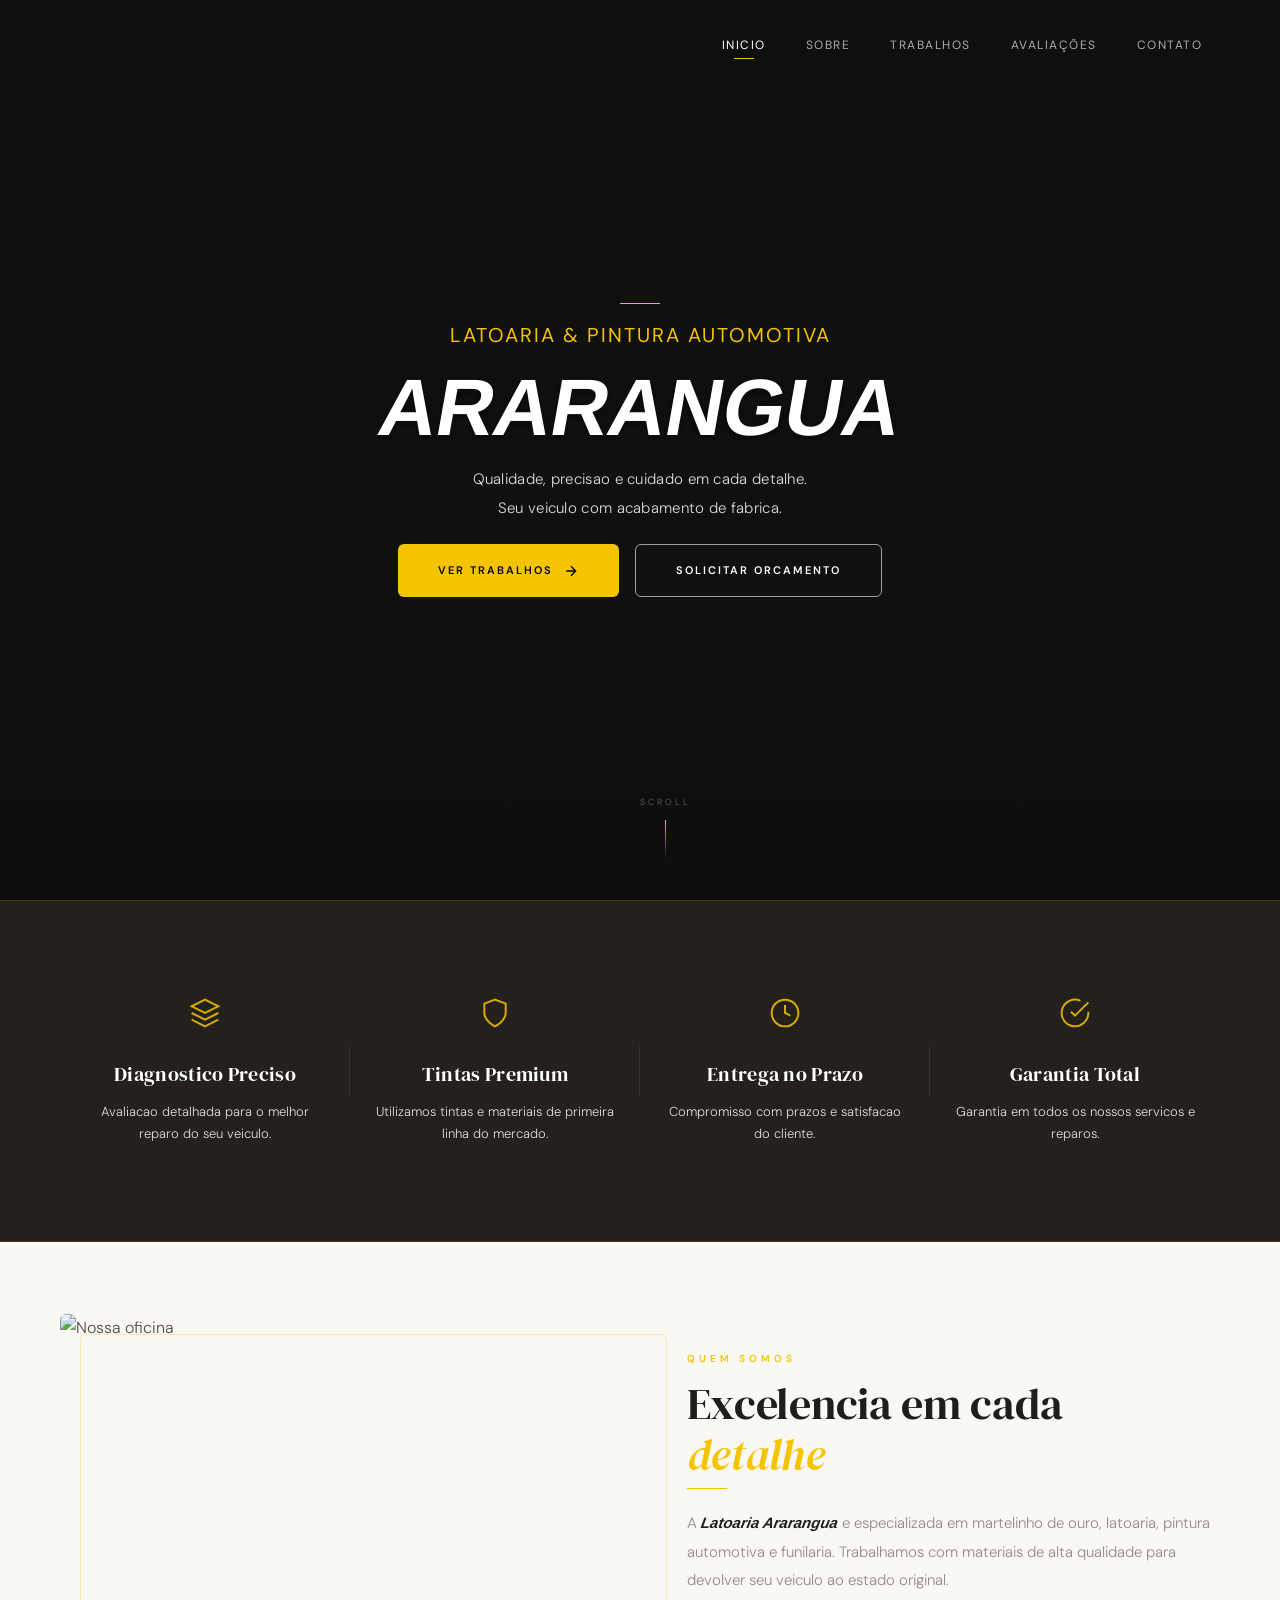
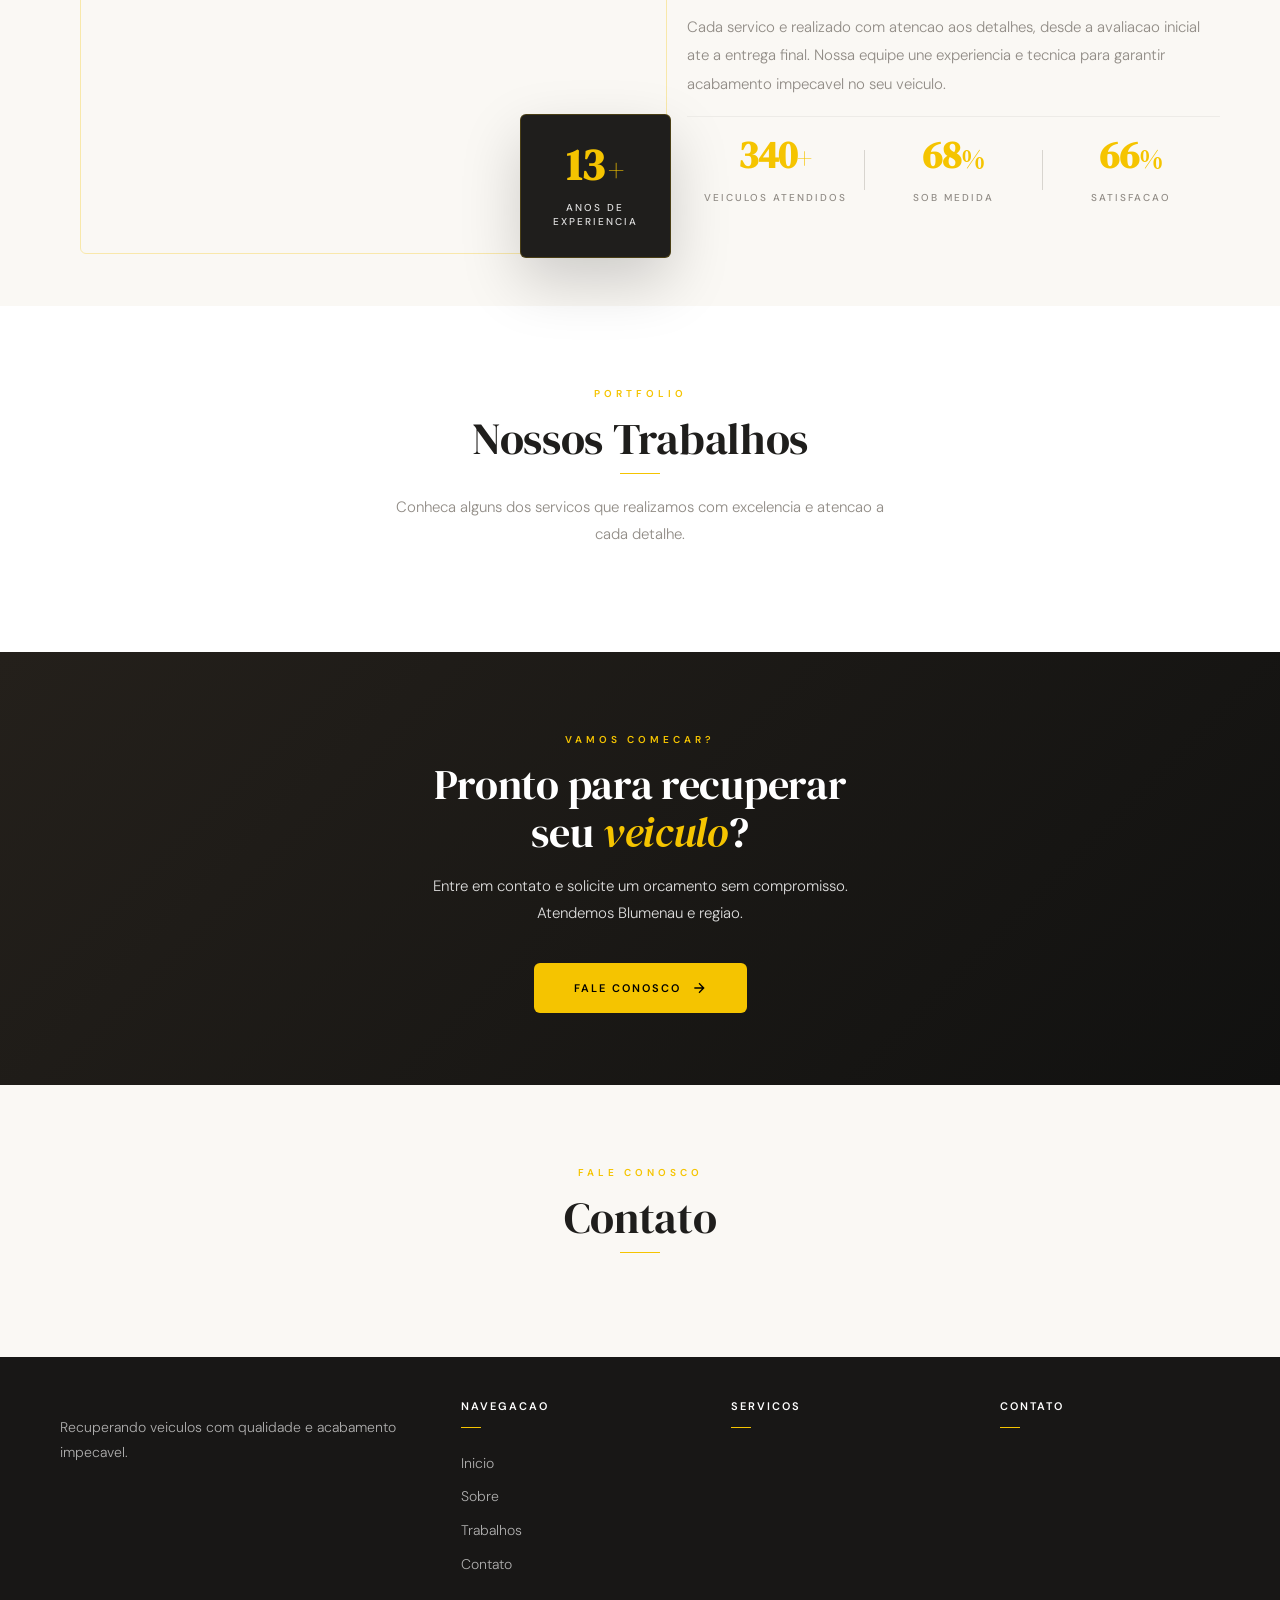
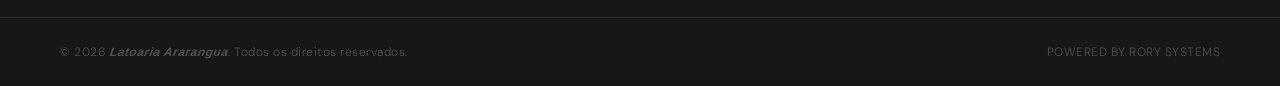
==== commit 5d8fc64d: "Adicionar seção de avaliações Google via Elfsight Admin pode ativar/desativar e colar código embed d" ====
--- a/index.html
+++ b/index.html
@@ -27,6 +27,7 @@
         <a href="#inicio" class="nav-link">Inicio</a>
         <a href="#sobre" class="nav-link">Sobre</a>
         <a href="#trabalhos" class="nav-link">Trabalhos</a>
+        <a href="#avaliacoes" class="nav-link">Avaliações</a>
         <a href="#contato" class="nav-link">Contato</a>
         <a href="#" target="_blank" class="nav-cta" id="navWhatsapp" style="display:none">
           <span class="nav-cta-icon">
@@ -172,6 +173,19 @@
     </div>
   </section>
 
+  <!-- Avaliações -->
+  <section id="avaliacoes" class="avaliacoes" style="display:none">
+    <div class="container">
+      <div class="section-header" data-anim>
+        <span class="section-tag">Avaliações</span>
+        <h2>O que nossos clientes <em>dizem</em></h2>
+        <div class="section-divider center"></div>
+      </div>
+      <div id="avaliacoesWidget">
+      </div>
+    </div>
+  </section>
+
   <!-- Contato -->
   <section id="contato" class="contato">
     <div class="container">
--- a/style.css
+++ b/style.css
@@ -1525,3 +1525,21 @@
     display: none;
   }
 }
+
+/* ========================================
+   AVALIAÇÕES
+   ======================================== */
+
+.avaliacoes {
+  padding: var(--section-py) 0;
+  background: var(--white);
+  overflow: hidden;
+}
+
+.avaliacoes h2 {
+  color: var(--dark);
+}
+
+#avaliacoesWidget {
+  min-height: 100px;
+}
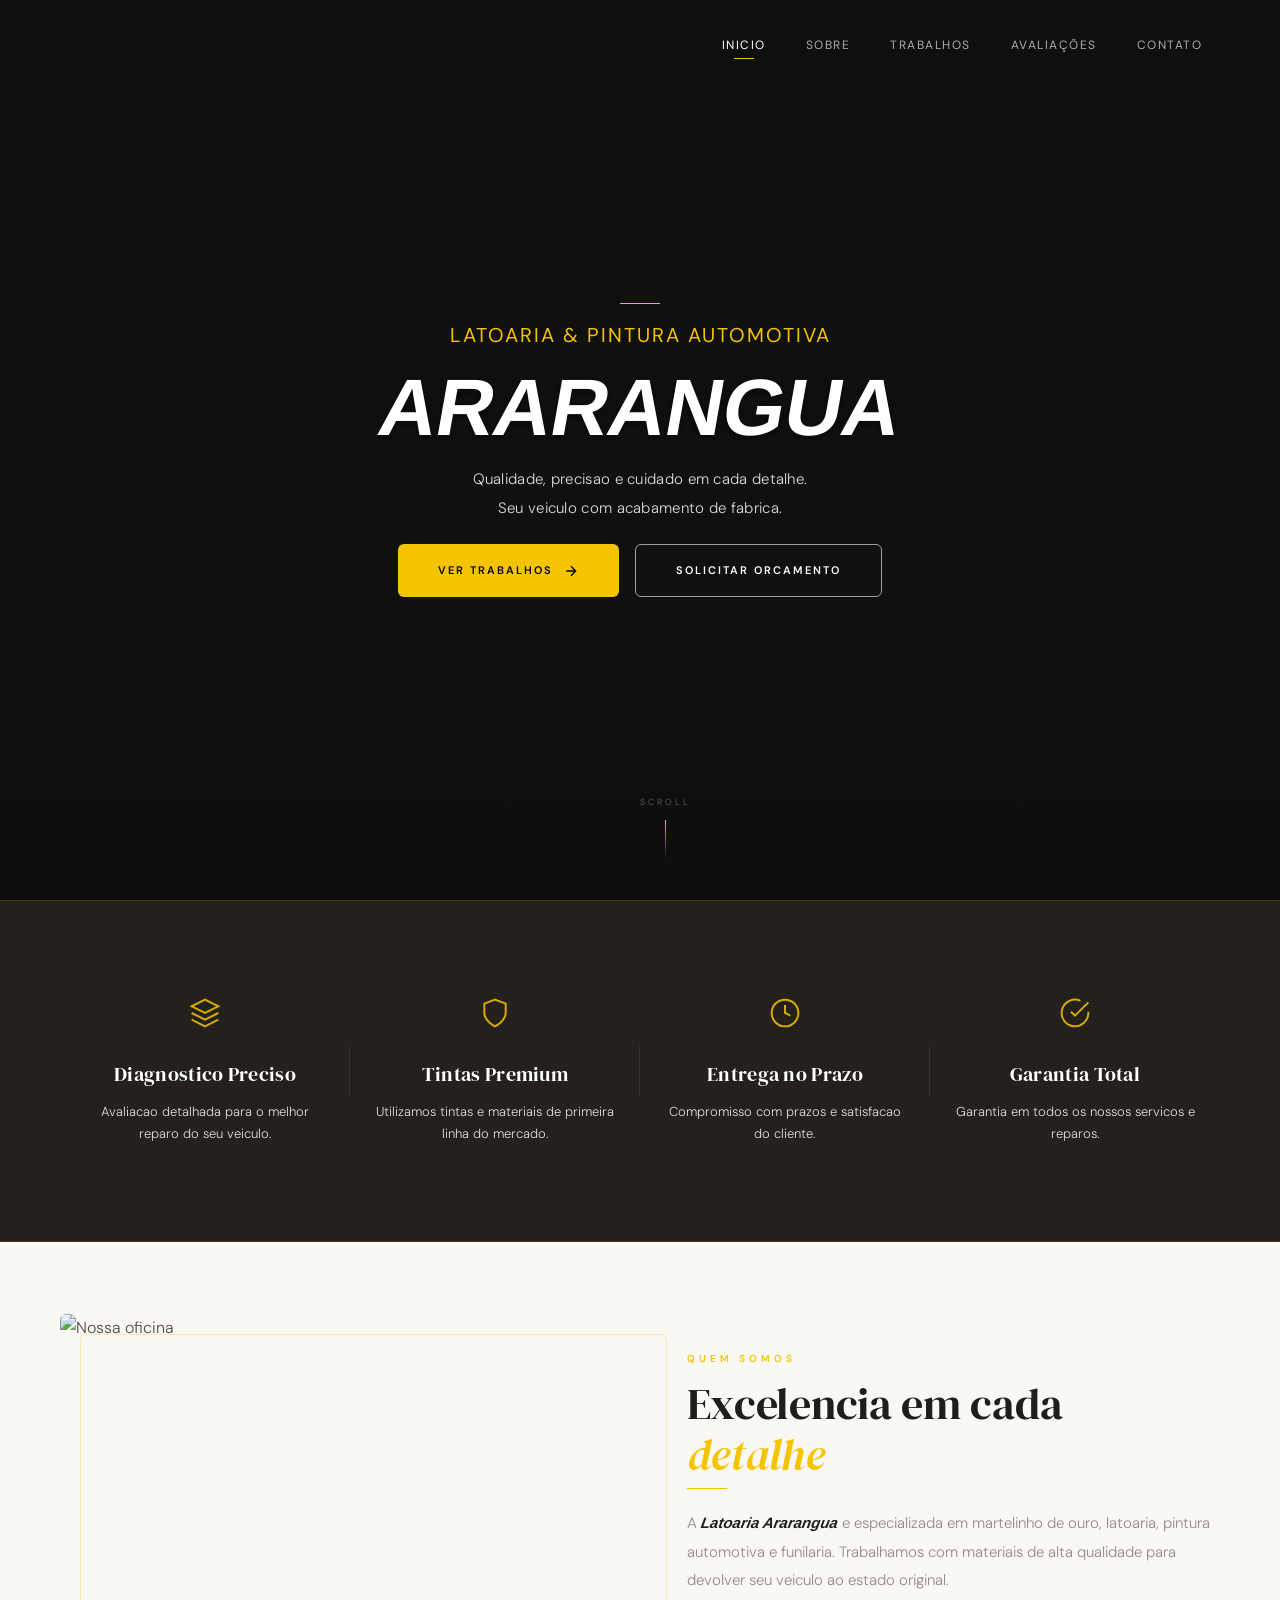
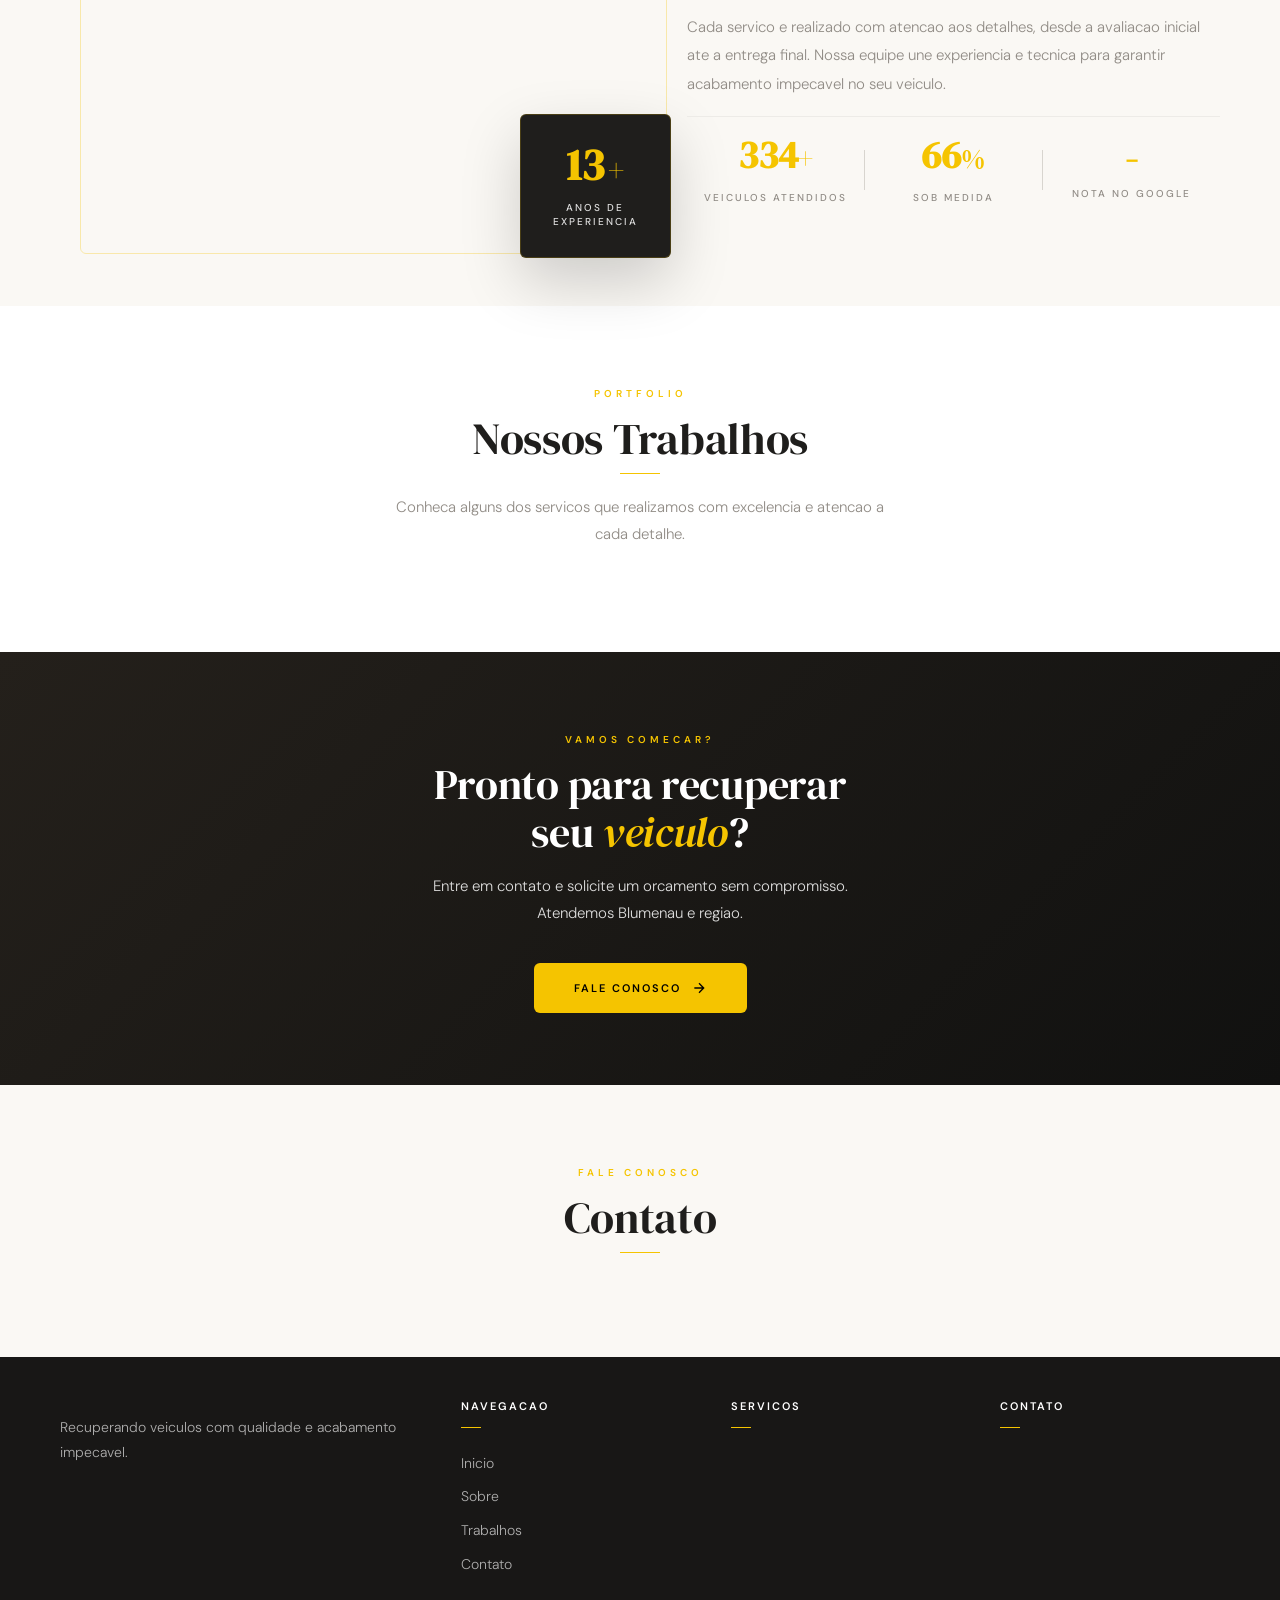
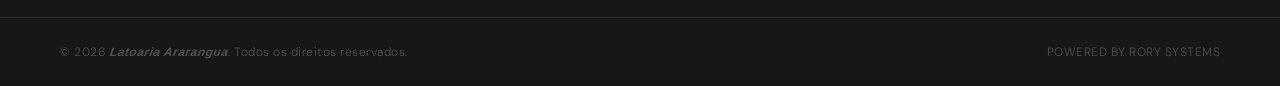
==== commit 7584b092: "Substituir stat 98% Satisfação por Nota no Google configurável Admin define a nota na seção Avaliaçõ" ====
--- a/index.html
+++ b/index.html
@@ -134,8 +134,8 @@
             </div>
             <div class="stat-divider"></div>
             <div class="stat">
-              <span class="stat-numero" data-count="98">0</span><span class="stat-sufixo">%</span>
-              <span class="stat-label">Satisfacao</span>
+              <span class="stat-numero" id="statNotaGoogle">-</span>
+              <span class="stat-label">Nota no Google</span>
             </div>
           </div>
         </div>
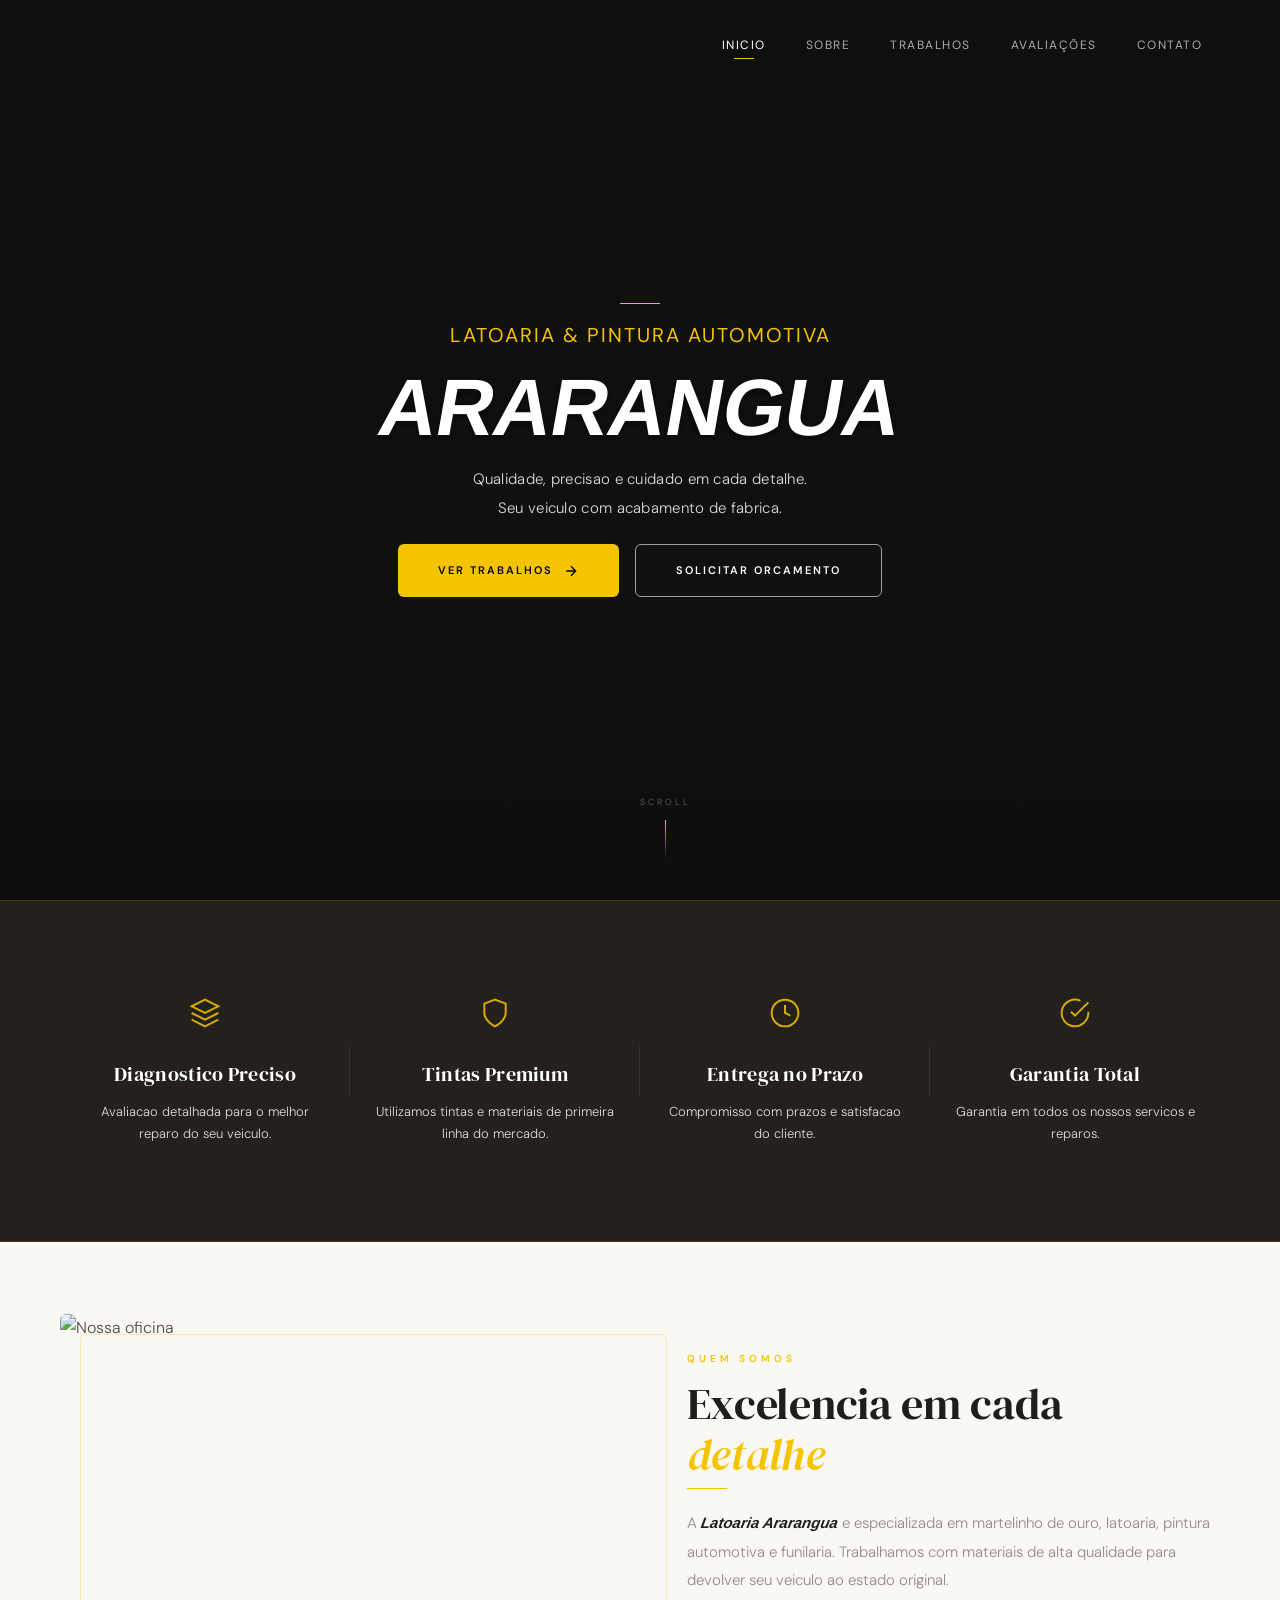
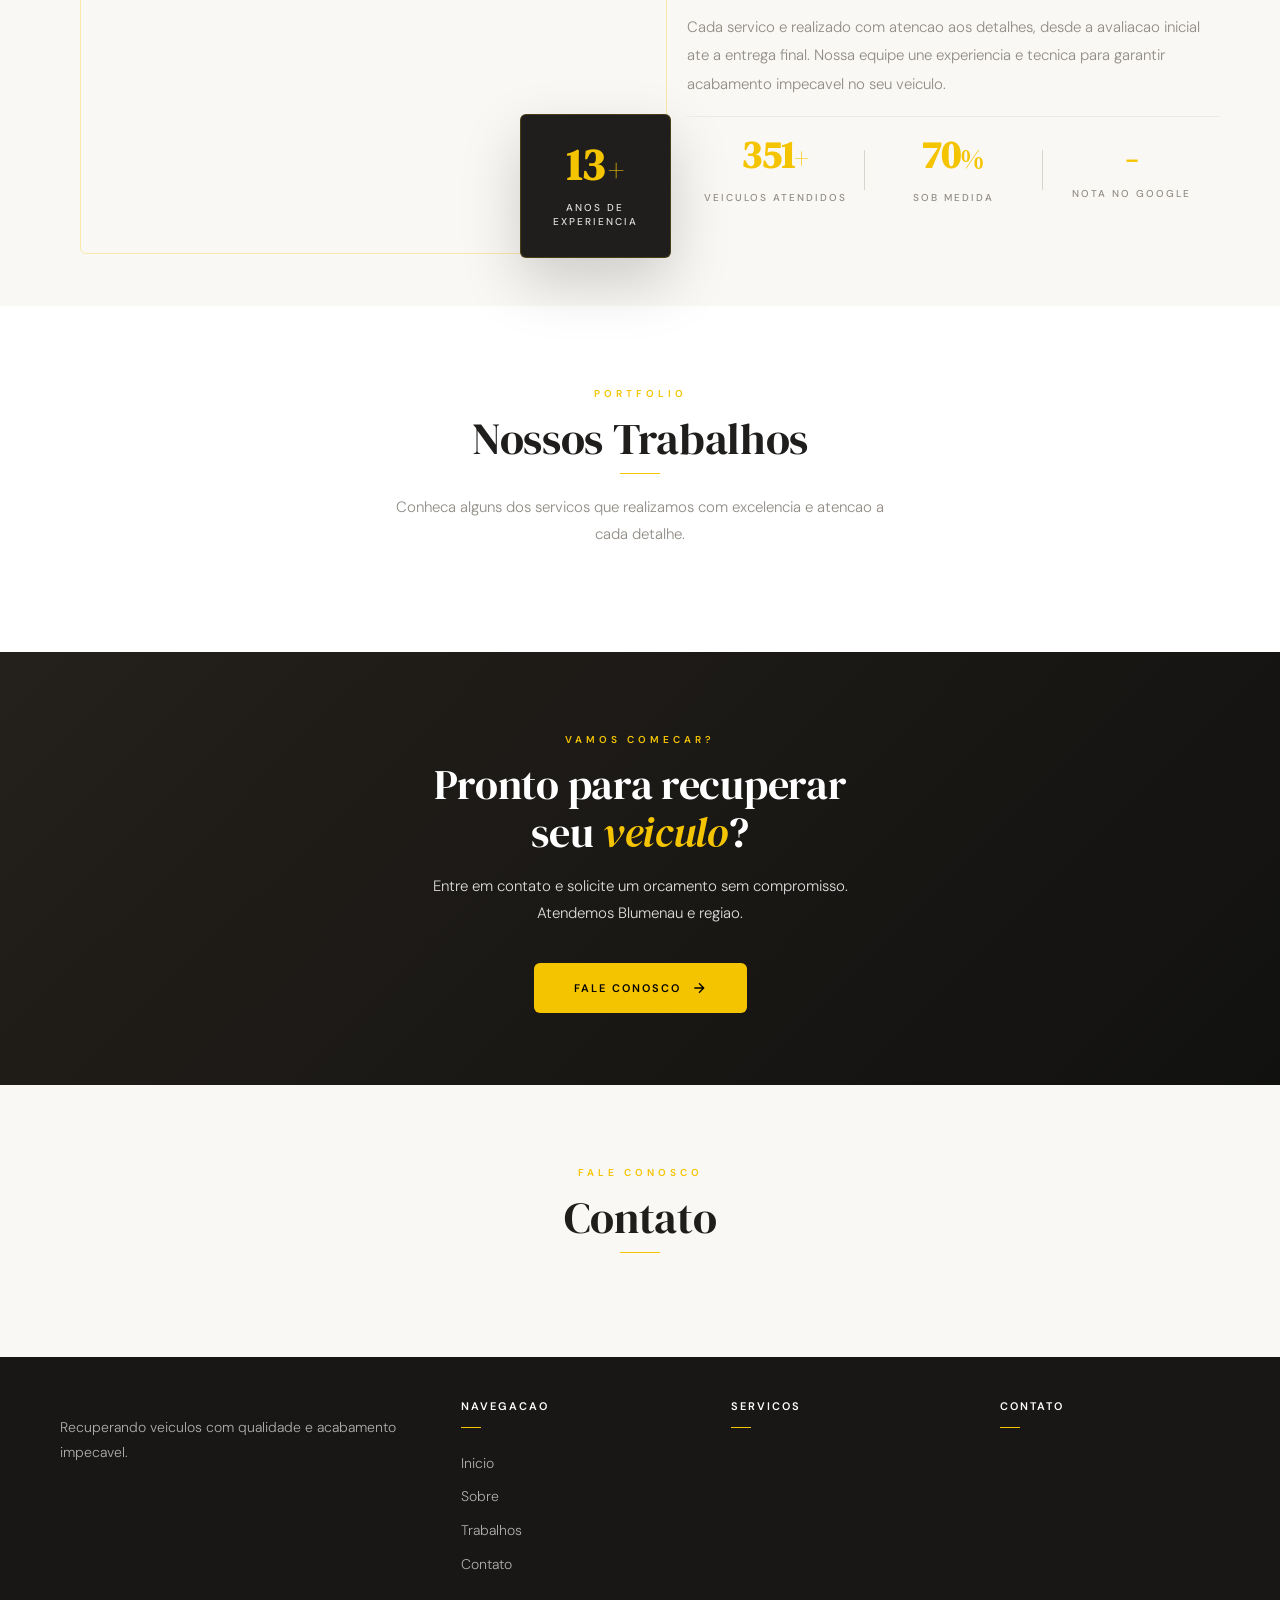
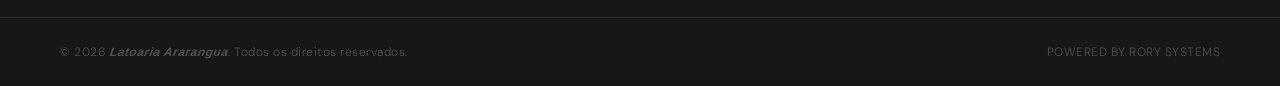
==== commit cde06a95: "Adicionar SEO completo: meta tags, Open Graph, Schema, sitemap e WhatsApp com mensagem" ====
--- a/index.html
+++ b/index.html
@@ -3,12 +3,54 @@
 <head>
   <meta charset="UTF-8">
   <meta name="viewport" content="width=device-width, initial-scale=1.0">
-  <title>Latoaria Ararangua | Latoaria e Pintura Automotiva</title>
-  <meta name="description" content="Latoaria Ararangua - Funilaria, pintura automotiva, martelinho de ouro e restauracao veicular em Blumenau e regiao.">
+  <title>Latoaria Ararangua | Latoaria e Pintura Automotiva em Blumenau - SC</title>
+  <meta name="description" content="Latoaria Ararangua - Funilaria, pintura automotiva, martelinho de ouro e restauração veicular em Blumenau e região. Qualidade, precisão e acabamento de fábrica.">
+  <meta name="keywords" content="latoaria, pintura automotiva, martelinho de ouro, funilaria, reparo automotivo, Blumenau, SC">
+  <meta name="author" content="Latoaria Ararangua">
+  <meta name="robots" content="index, follow">
+  <link rel="canonical" href="https://latoariaararangua.com/">
+
+  <!-- Open Graph -->
+  <meta property="og:type" content="website">
+  <meta property="og:title" content="Latoaria Ararangua | Latoaria e Pintura Automotiva em Blumenau - SC">
+  <meta property="og:description" content="Latoaria, pintura automotiva, martelinho de ouro e funilaria em Blumenau e região. Qualidade e acabamento de fábrica.">
+  <meta property="og:url" content="https://latoariaararangua.com/">
+  <meta property="og:site_name" content="Latoaria Ararangua">
+  <meta property="og:locale" content="pt_BR">
+
+  <!-- Twitter Card -->
+  <meta name="twitter:card" content="summary_large_image">
+  <meta name="twitter:title" content="Latoaria Ararangua | Latoaria e Pintura Automotiva em Blumenau - SC">
+  <meta name="twitter:description" content="Latoaria, pintura automotiva, martelinho de ouro e funilaria. Qualidade e acabamento de fábrica.">
   <link rel="preconnect" href="https://fonts.googleapis.com">
   <link rel="preconnect" href="https://fonts.gstatic.com" crossorigin>
   <link href="https://fonts.googleapis.com/css2?family=DM+Serif+Display:ital@0;1&family=DM+Sans:ital,opsz,wght@0,9..40,200..700;1,9..40,200..700&family=Pacifico&family=Cinzel:wght@400;600;700&display=swap" rel="stylesheet">
   <link rel="stylesheet" href="style.css">
+
+  <!-- Schema.org -->
+  <script type="application/ld+json">
+  {
+    "@context": "https://schema.org",
+    "@type": "LocalBusiness",
+    "name": "Latoaria Ararangua",
+    "description": "Latoaria, pintura automotiva, martelinho de ouro e funilaria em Blumenau e região.",
+    "url": "https://latoariaararangua.com",
+    "telephone": "",
+    "address": {
+      "@type": "PostalAddress",
+      "addressLocality": "Blumenau",
+      "addressRegion": "SC",
+      "addressCountry": "BR"
+    },
+    "geo": {
+      "@type": "GeoCoordinates"
+    },
+    "openingHours": "Mo-Fr 08:00-18:00",
+    "priceRange": "$$",
+    "image": "",
+    "sameAs": []
+  }
+  </script>
 </head>
 <body>
 
